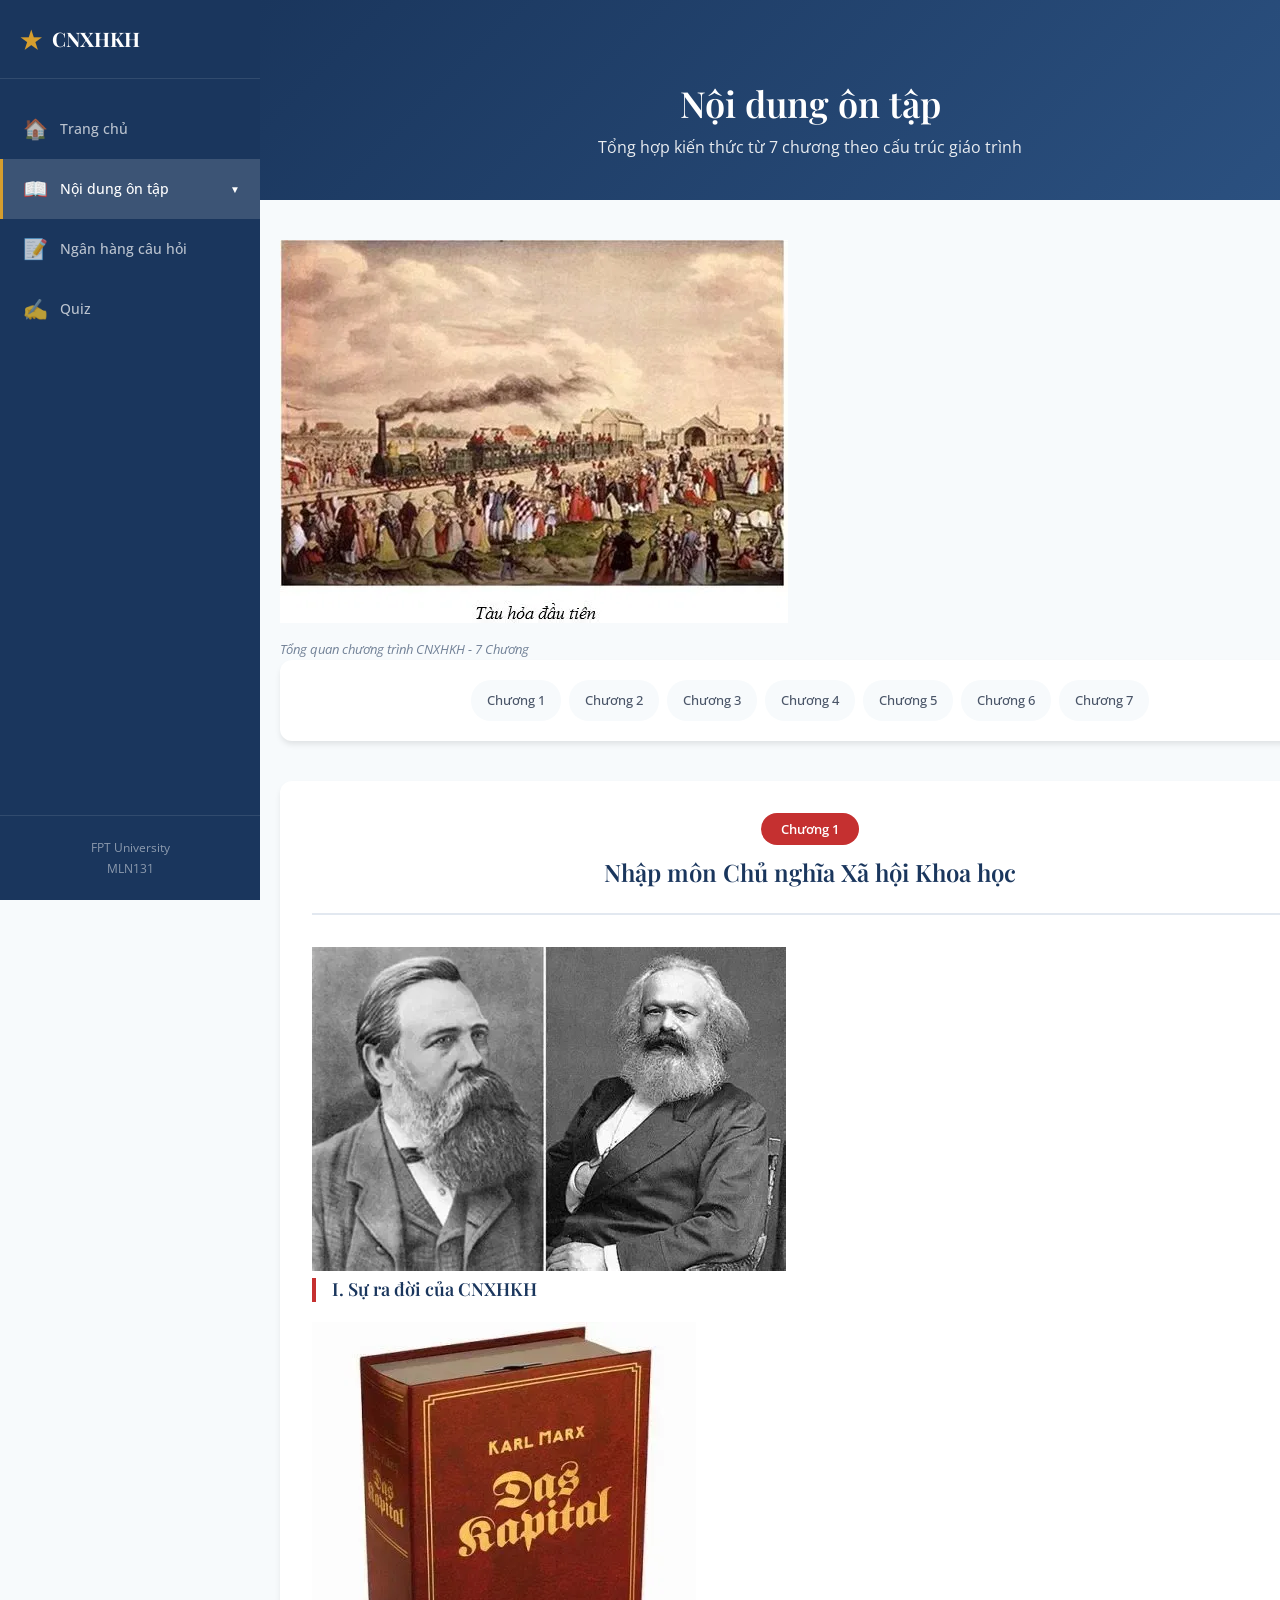
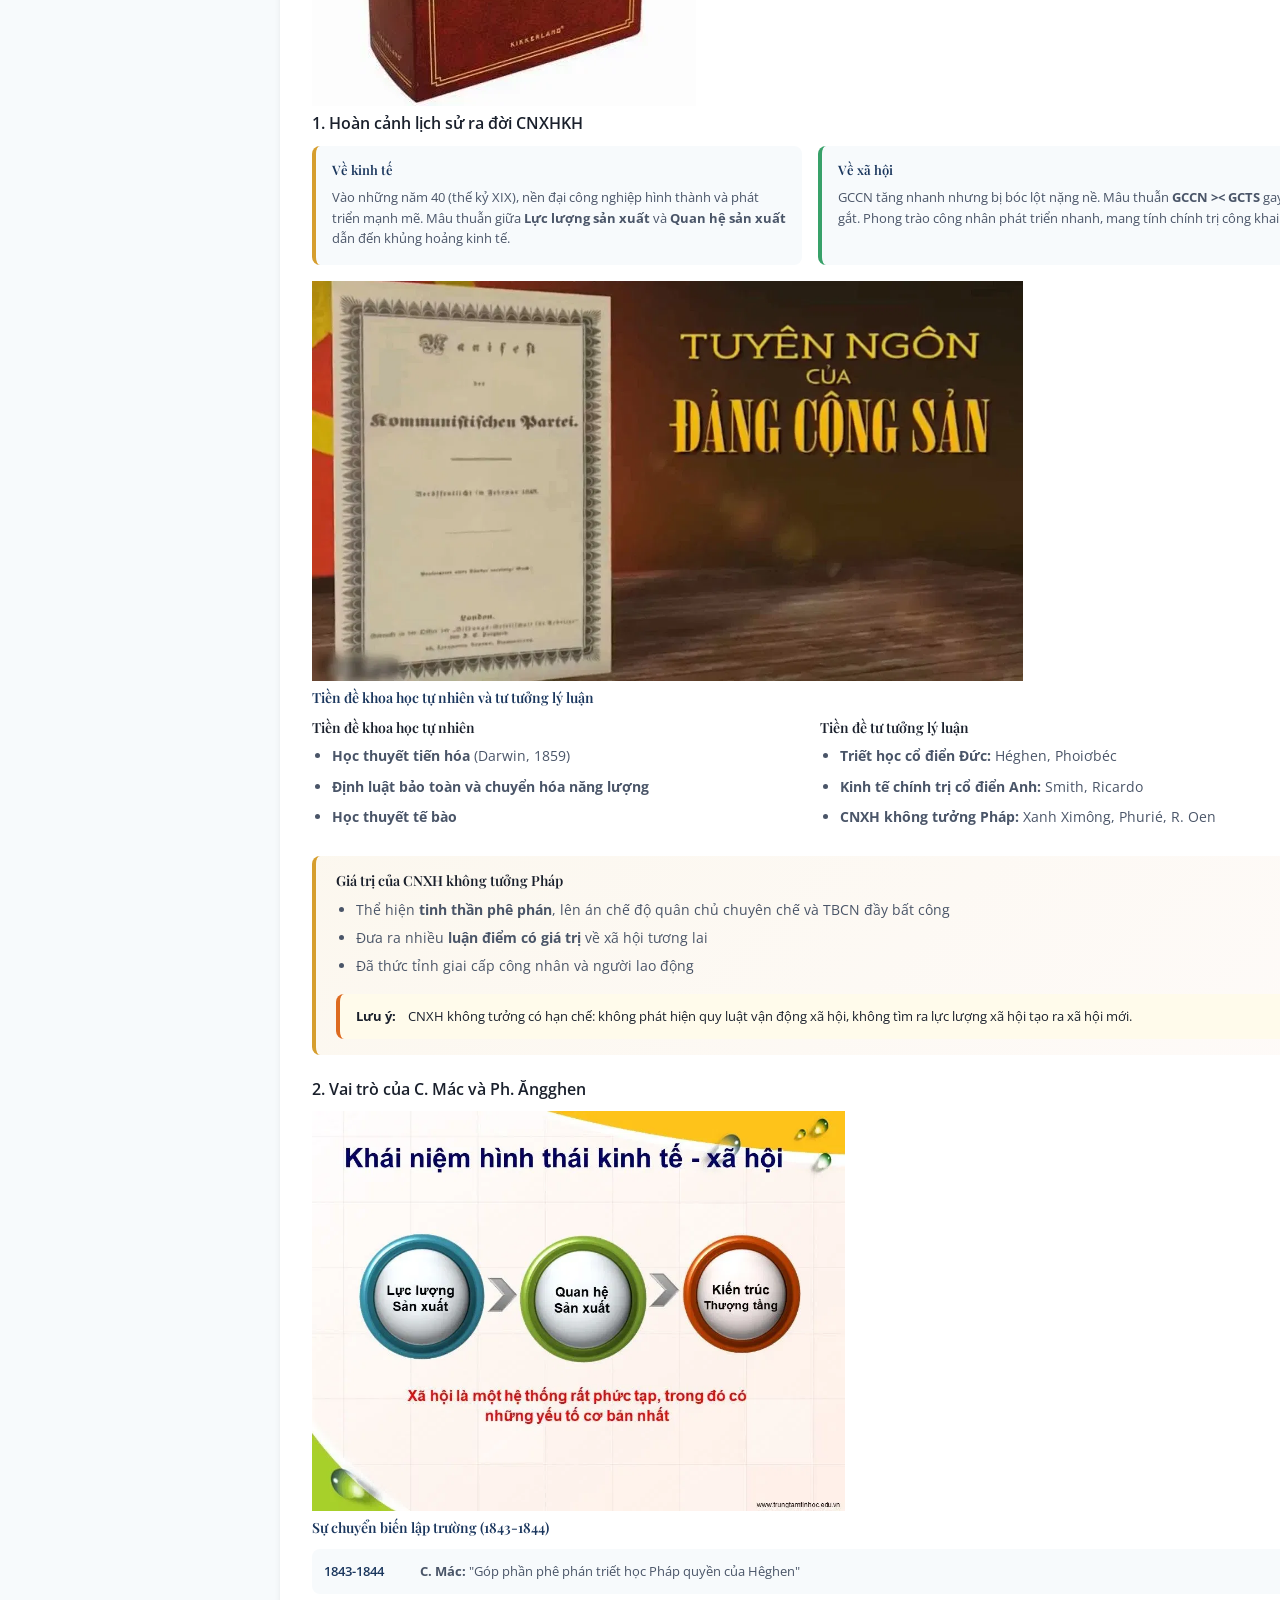
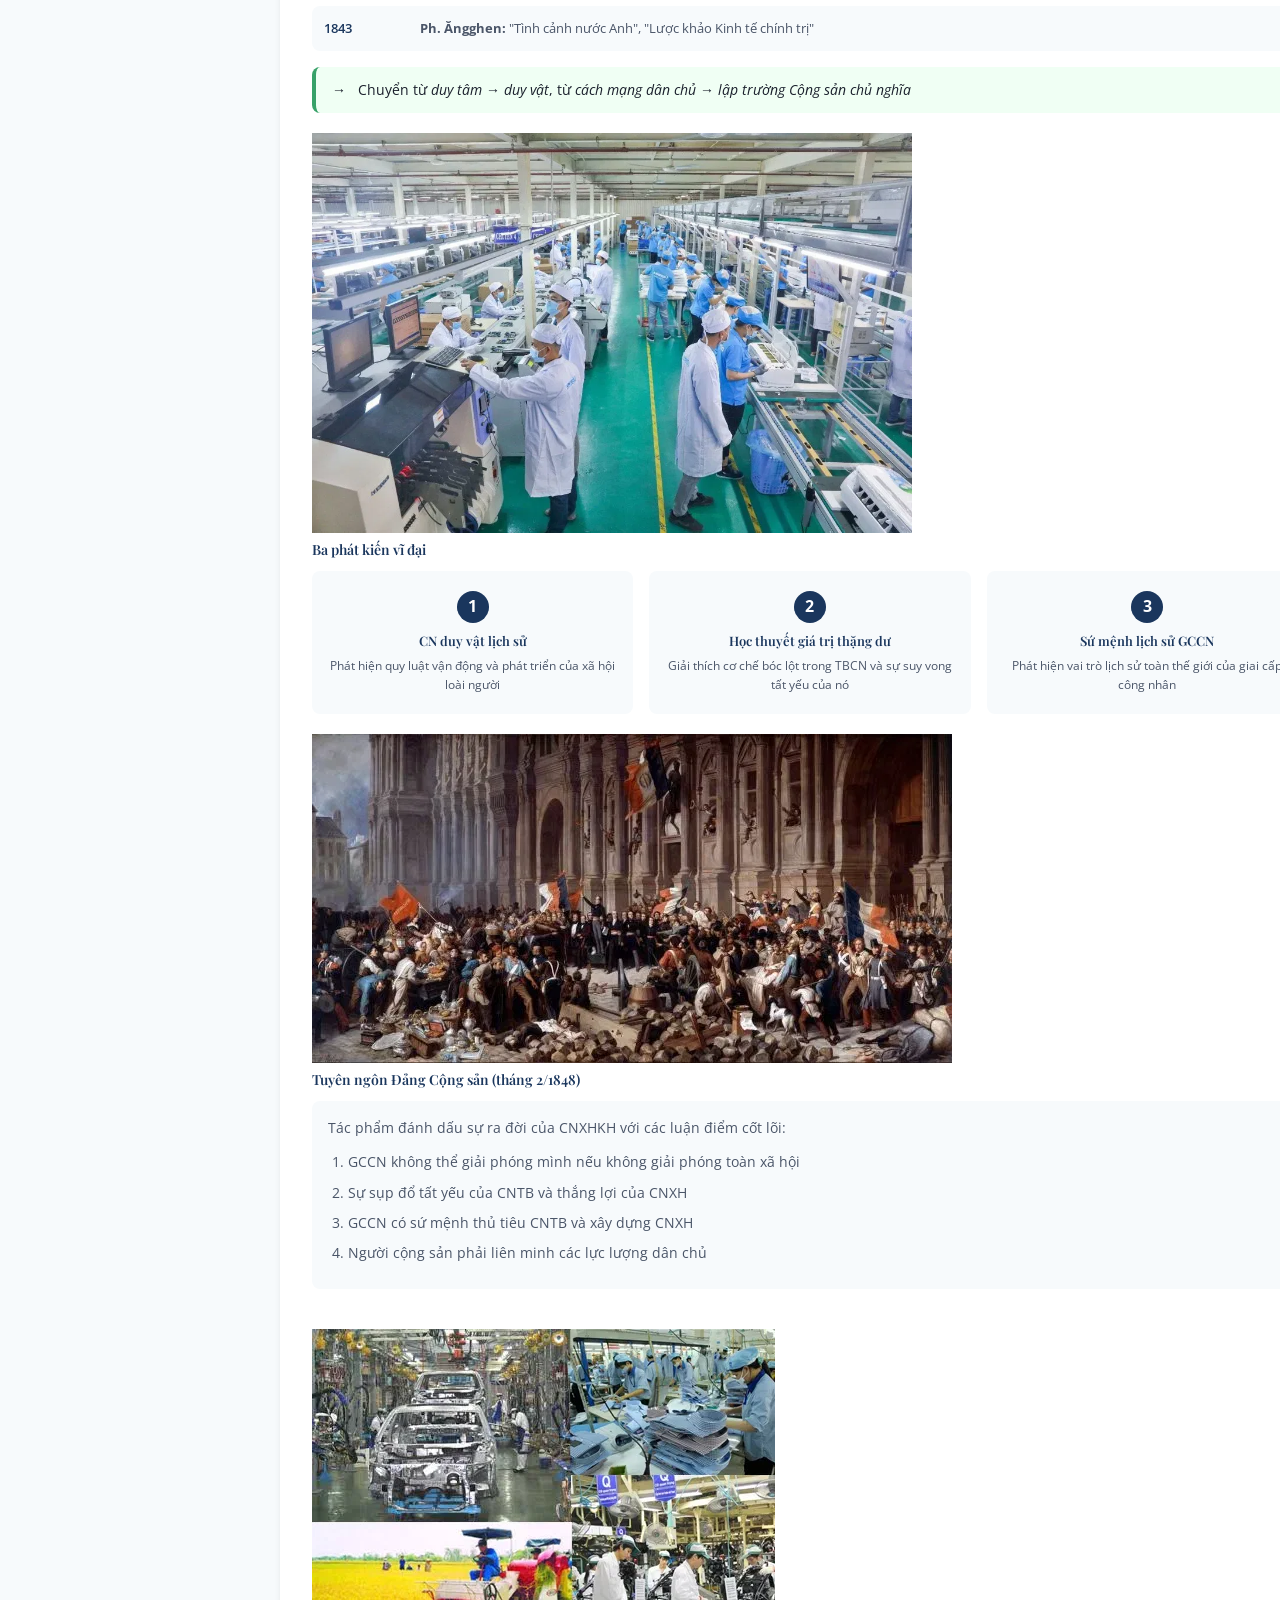
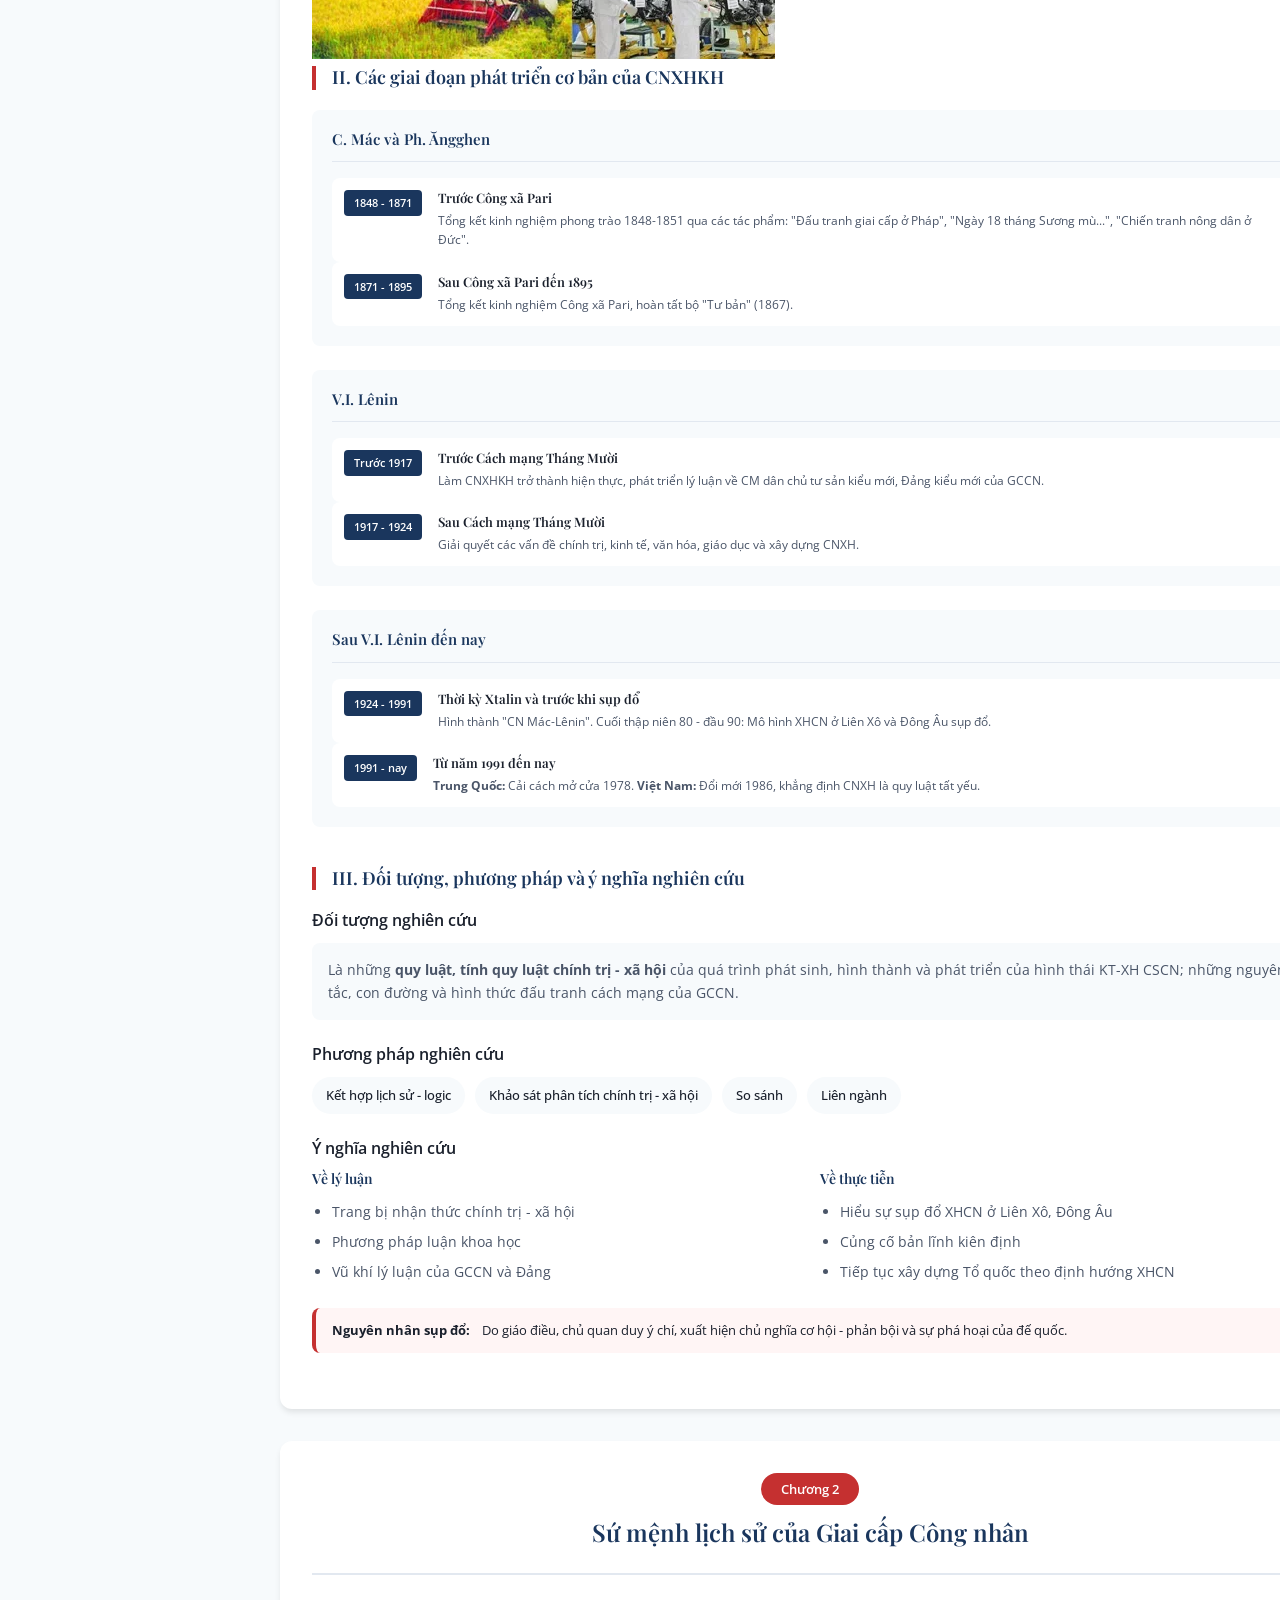
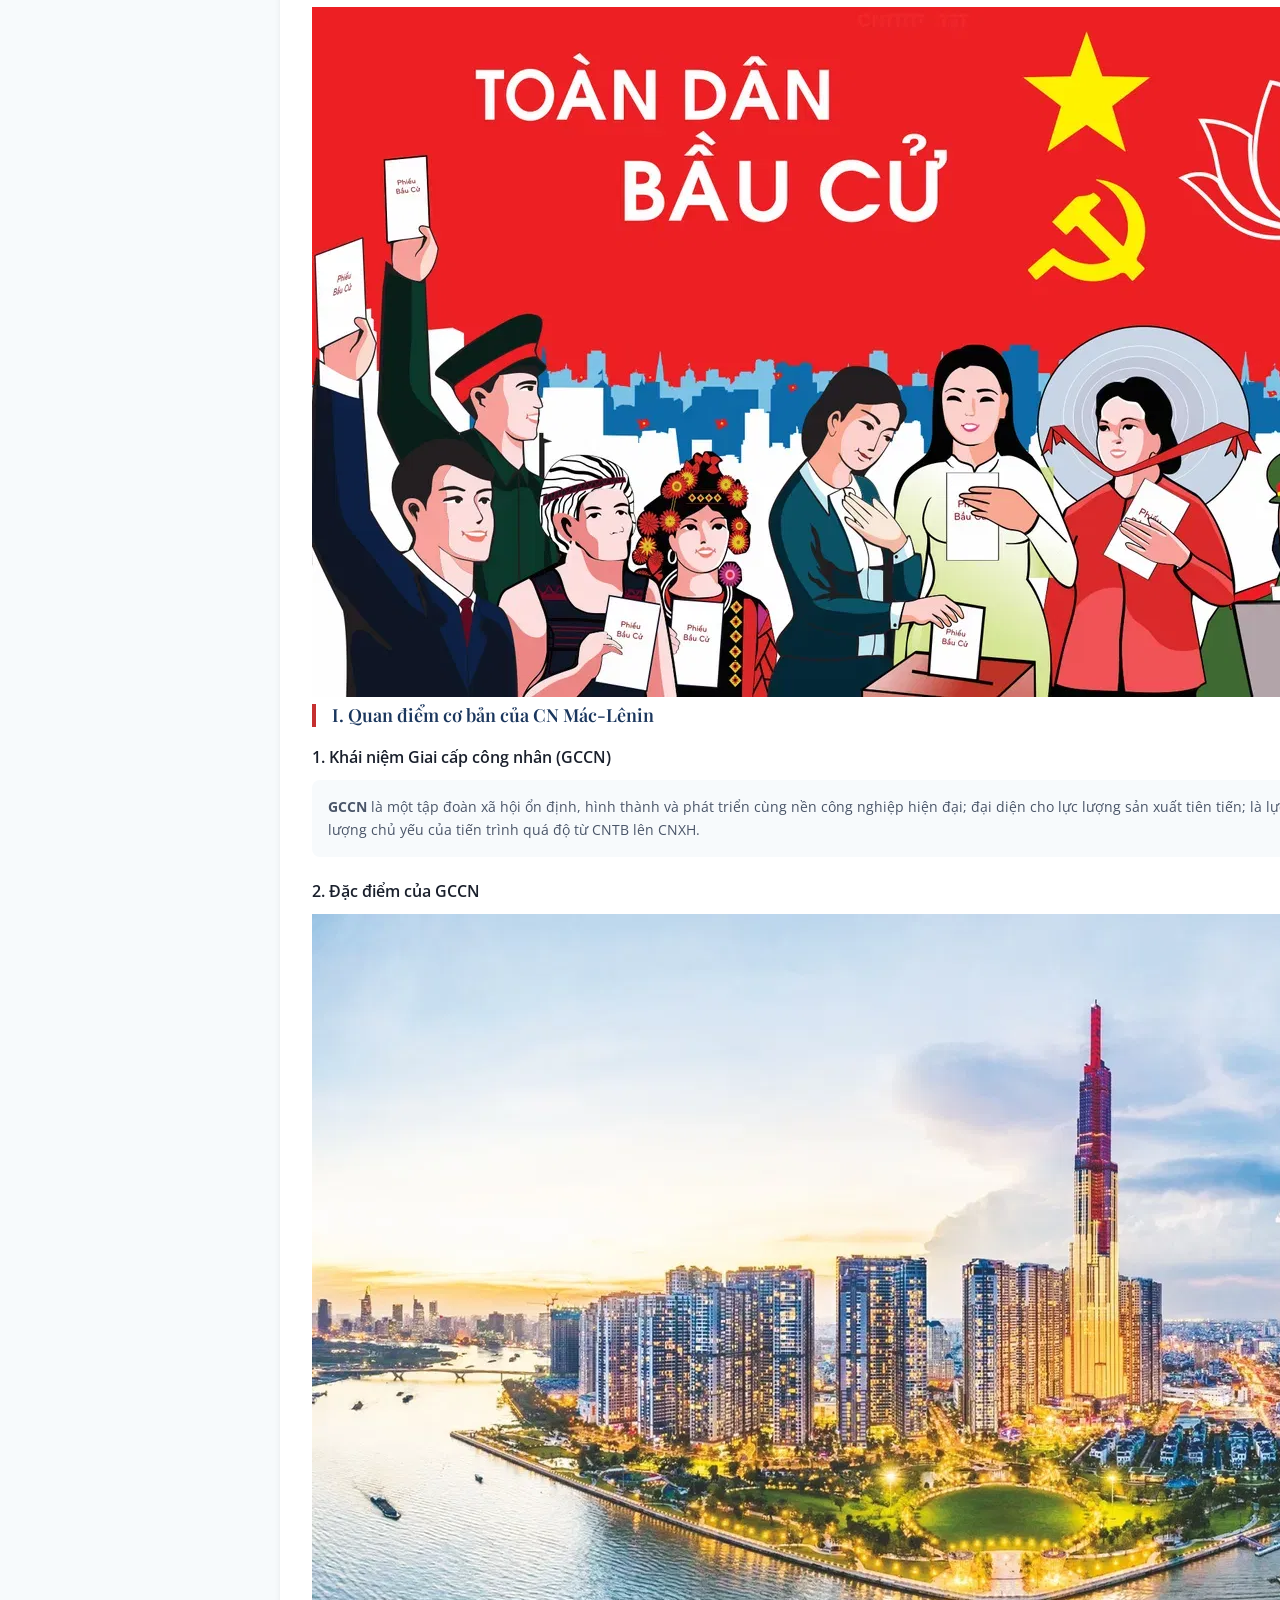
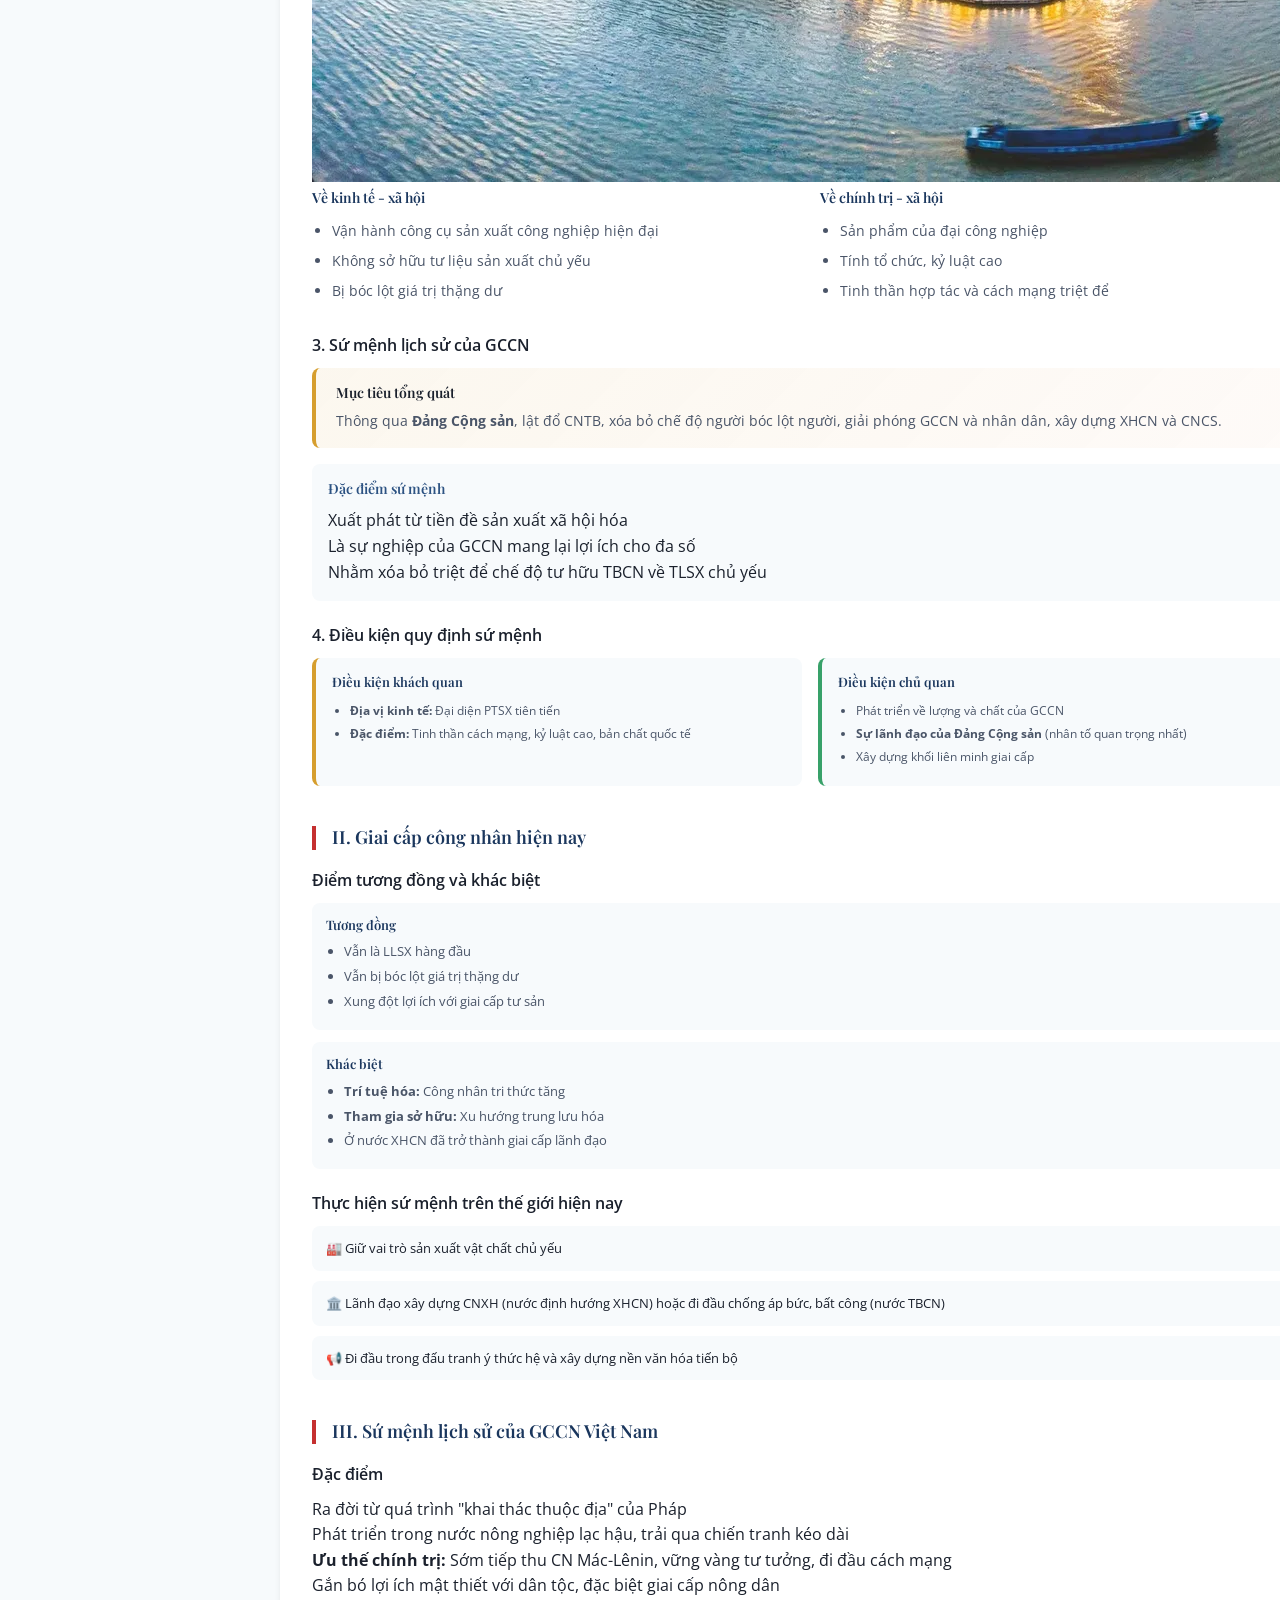
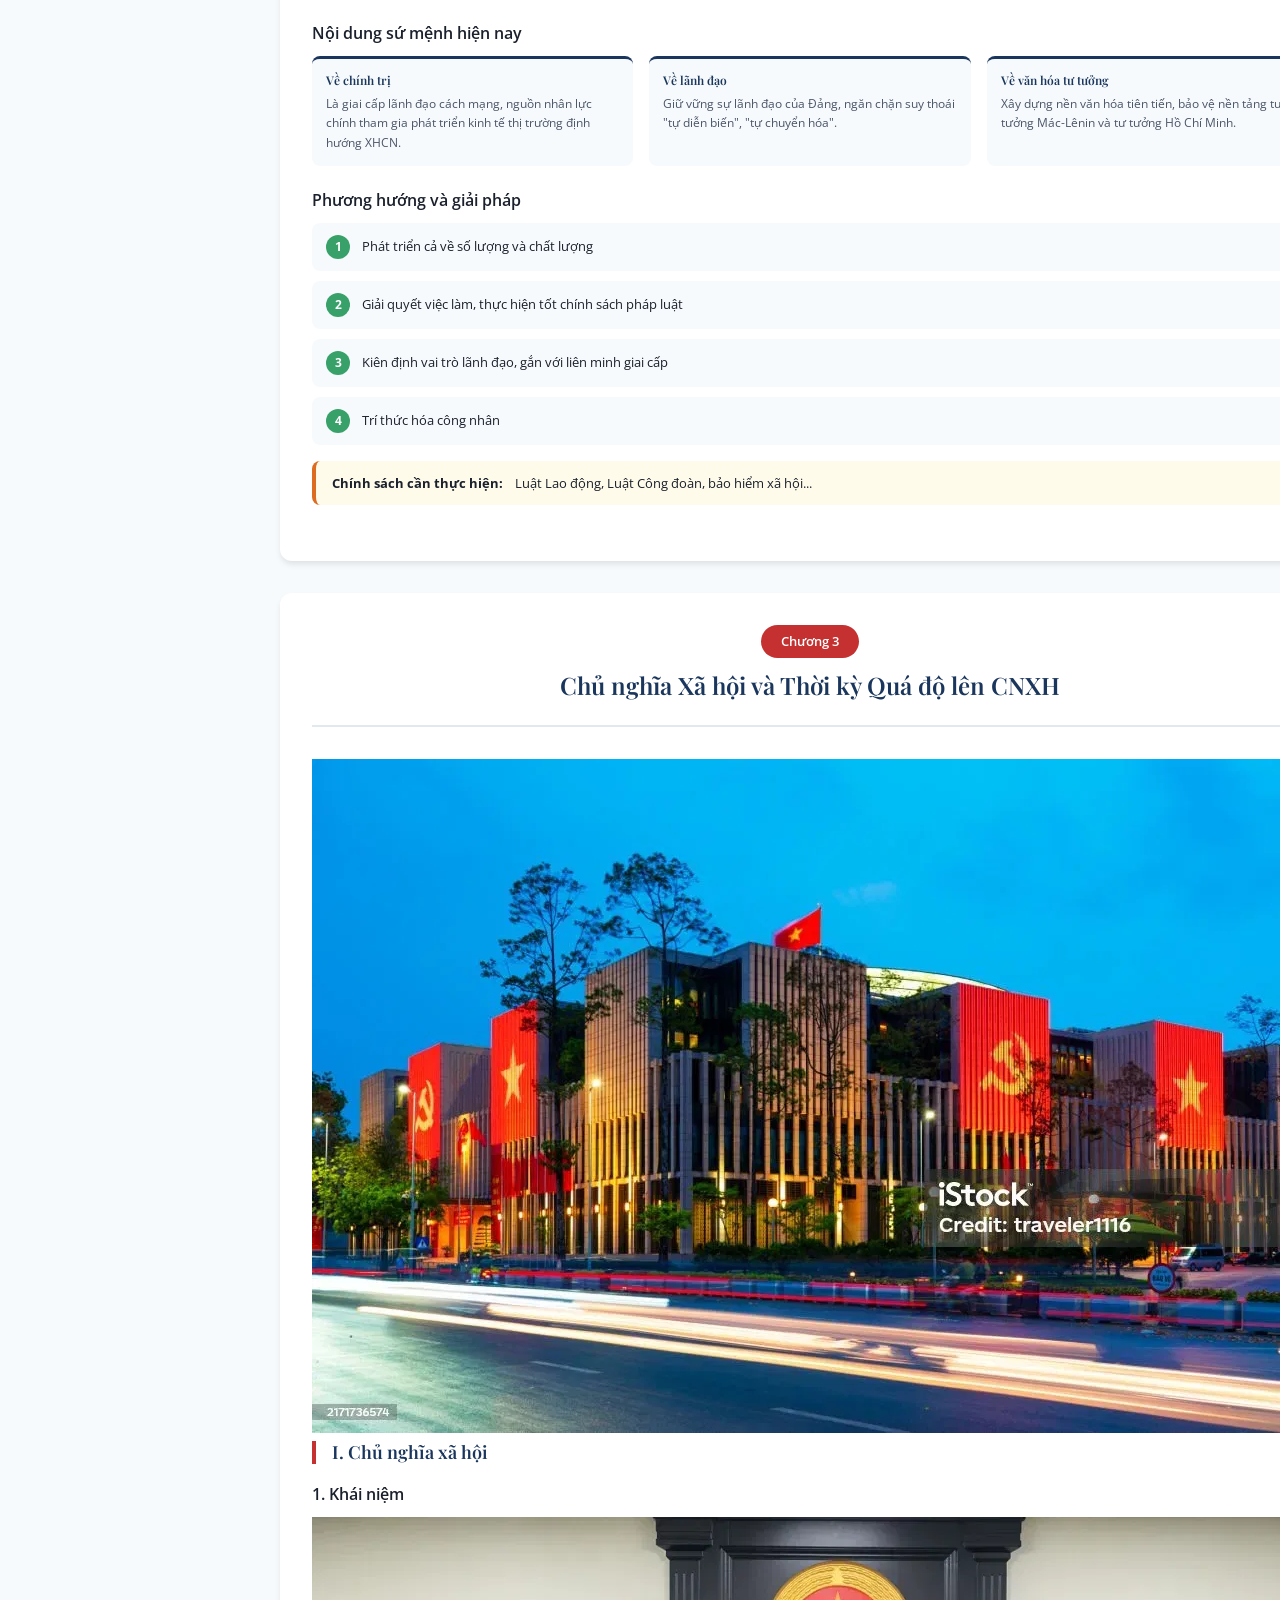
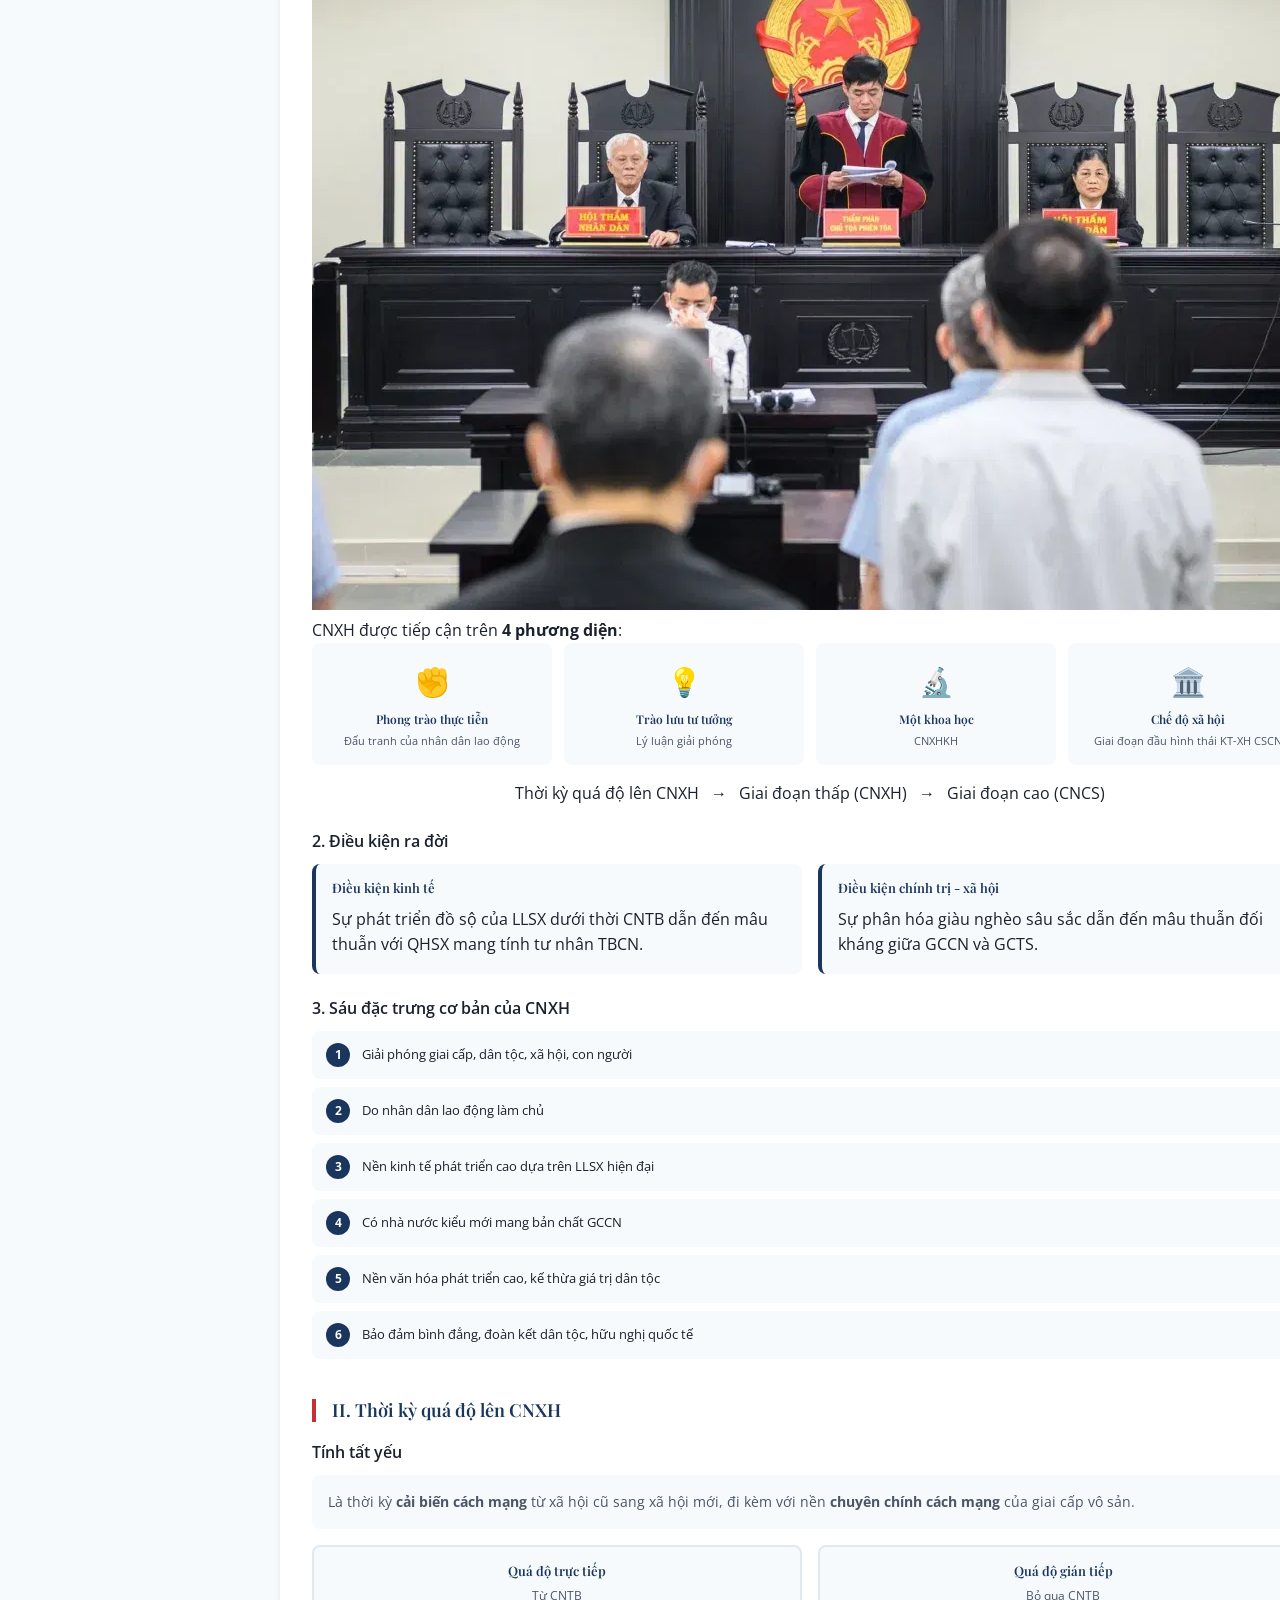
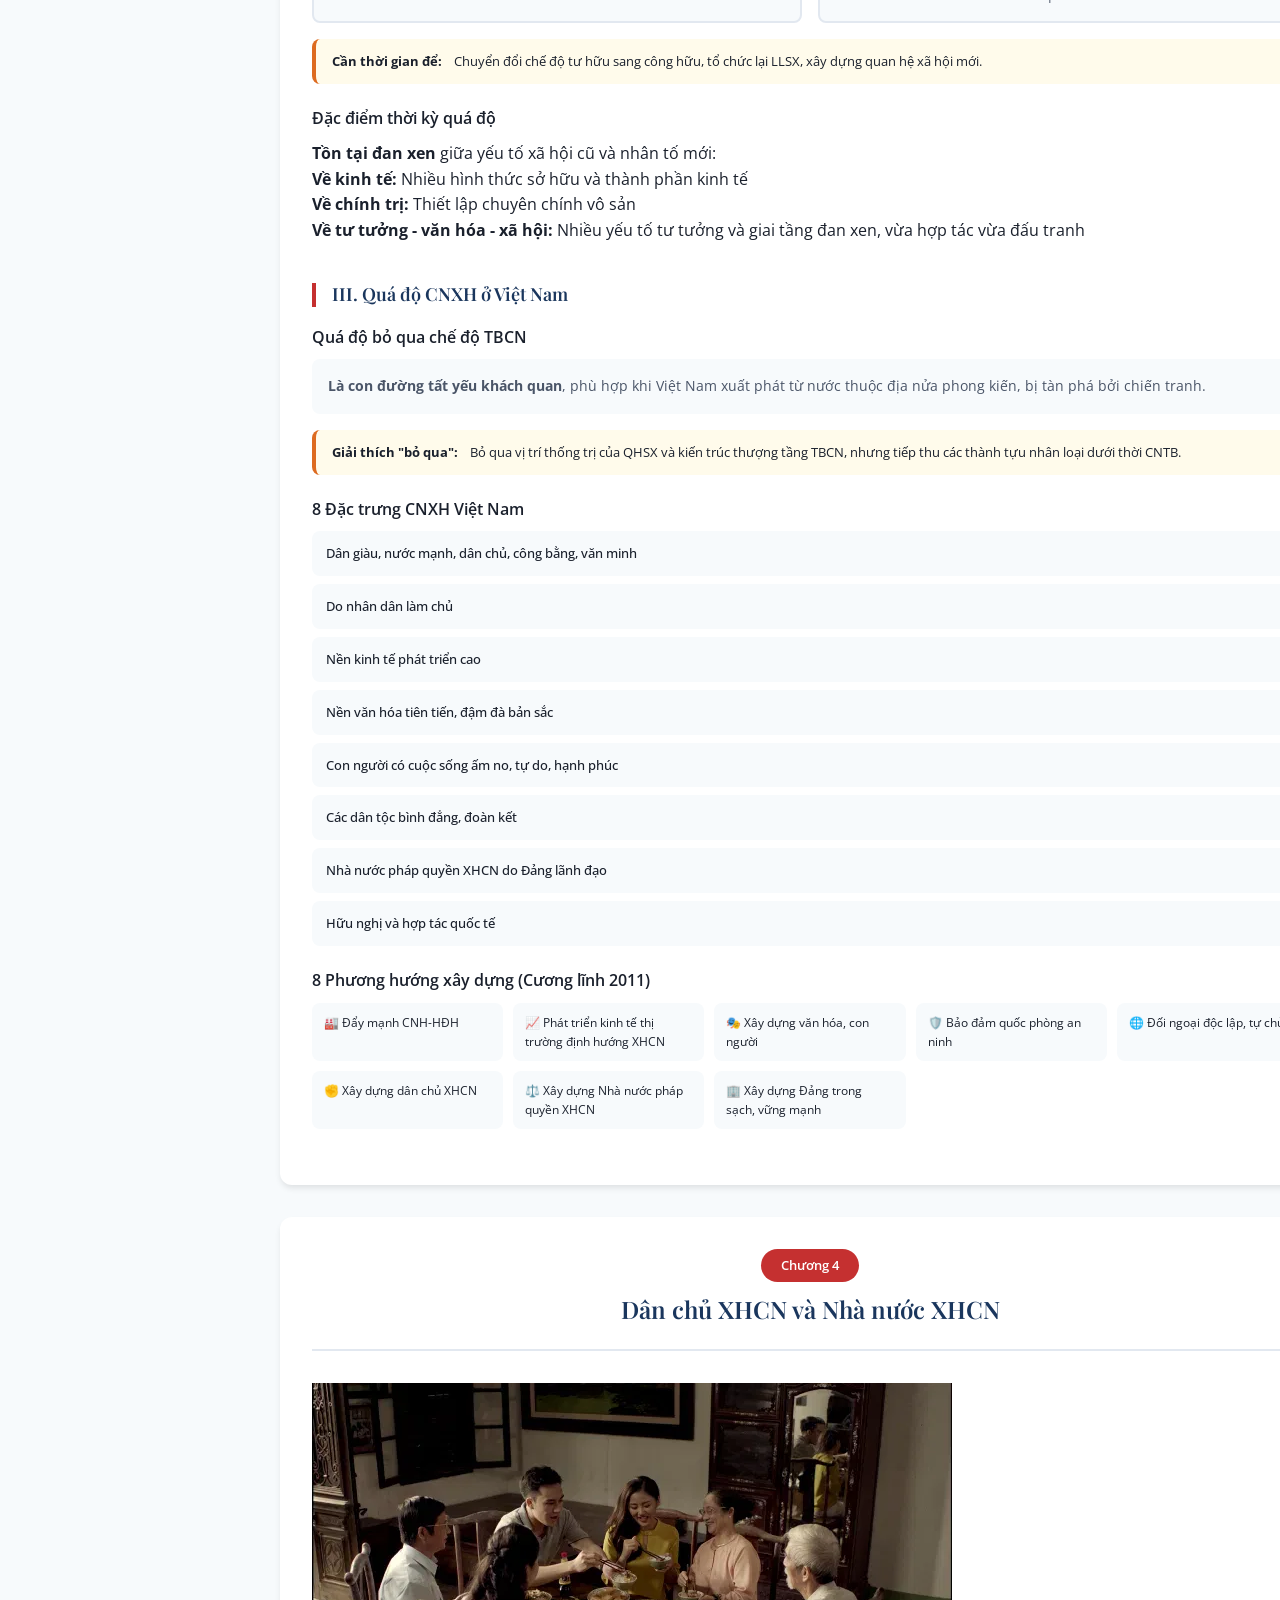
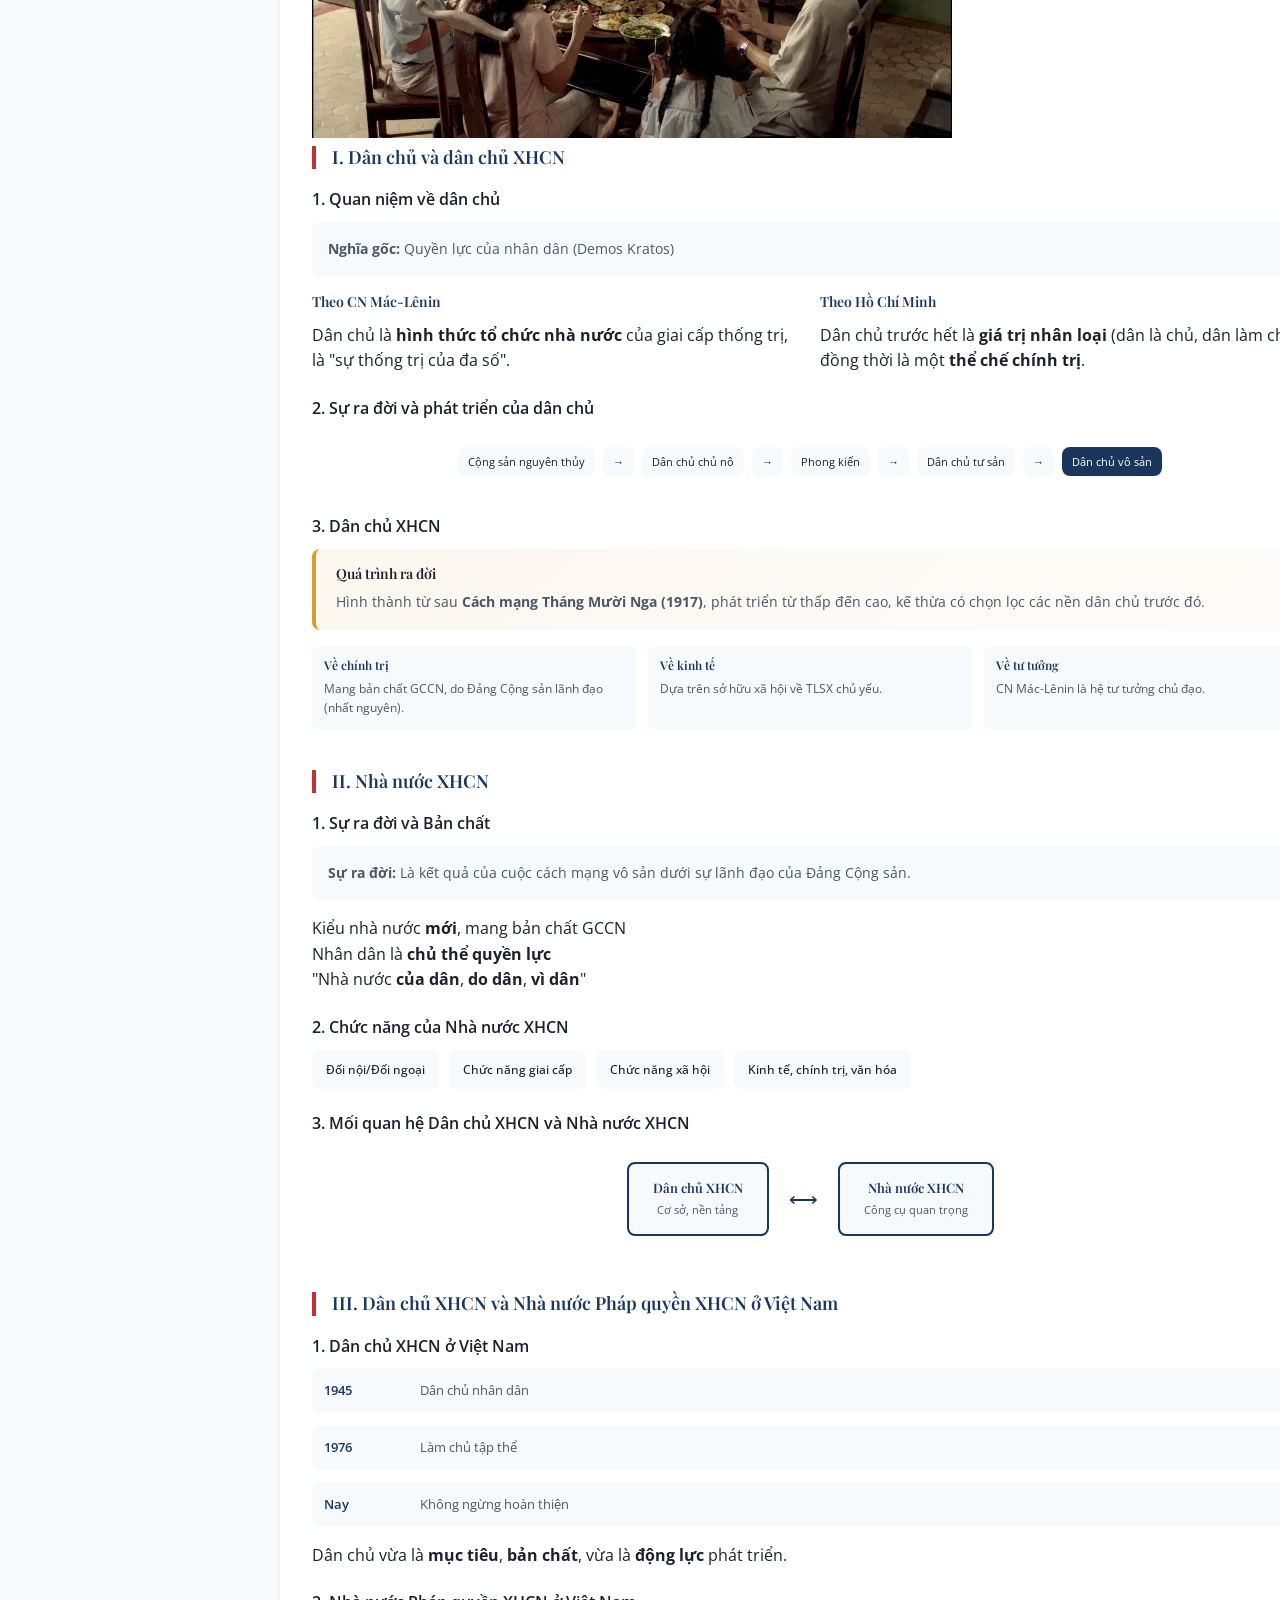
==== content.html @ 9a632f74 "first commit" ====
<!DOCTYPE html>
<html lang="vi">
<head>
    <meta charset="UTF-8">
    <meta name="viewport" content="width=device-width, initial-scale=1.0">
    <title>Nội dung ôn tập - CNXHKH</title>
    <link href="https://fonts.googleapis.com/css2?family=Playfair+Display:wght@400;600;700&family=Open+Sans:wght@400;500;600;700&display=swap" rel="stylesheet">
    <link rel="stylesheet" href="styles.css">
</head>
<body>
    <!-- Sidebar -->
    <aside class="sidebar" id="sidebar">
        <div class="sidebar-header">
            <div class="sidebar-brand">
                <span class="brand-icon">★</span>
                <span class="brand-text">CNXHKH</span>
            </div>
            <button class="sidebar-toggle" onclick="toggleSidebar()">
                <span></span>
                <span></span>
                <span></span>
            </button>
        </div>
        
        <nav class="sidebar-nav">
            <a href="index.html" class="nav-item">
                <span class="nav-icon">🏠</span>
                <span class="nav-text">Trang chủ</span>
            </a>
            <div class="nav-group">
                <a href="content.html" class="nav-item active has-submenu" onclick="toggleChapterMenu(event)">
                    <span class="nav-icon">📖</span>
                    <span class="nav-text">Nội dung ôn tập</span>
                    <span class="nav-arrow" id="chapterArrow">▼</span>
                </a>
                <div class="submenu" id="chapterSubmenu">
                    <a href="content.html#chapter1" class="submenu-item">Chương 1: Nhập môn</a>
                    <a href="content.html#chapter2" class="submenu-item">Chương 2: Sứ mệnh GCCN</a>
                    <a href="content.html#chapter3" class="submenu-item">Chương 3: CNXH và TKQĐ</a>
                    <a href="content.html#chapter4" class="submenu-item">Chương 4: Dân chủ XHCN</a>
                    <a href="content.html#chapter5" class="submenu-item">Chương 5: Cơ cấu XH-GC</a>
                    <a href="content.html#chapter6" class="submenu-item">Chương 6: Dân tộc, Tôn giáo</a>
                    <a href="content.html#chapter7" class="submenu-item">Chương 7: Gia đình</a>
                </div>
            </div>
            <a href="questions.html" class="nav-item">
                <span class="nav-icon">📝</span>
                <span class="nav-text">Ngân hàng câu hỏi</span>
            </a>
            <a href="quiz.html" class="nav-item">
                <span class="nav-icon">✍️</span>
                <span class="nav-text">Quiz</span>
            </a>
        </nav>
        
        <div class="sidebar-footer">
            <p>FPT University</p>
            <p>MLN131</p>
        </div>
    </aside>

    <!-- Main Content -->
    <main class="main-content">
        <!-- Mobile Header -->
        <header class="mobile-header">
            <button class="mobile-menu-toggle" onclick="toggleSidebar()">
                <span></span>
                <span></span>
                <span></span>
            </button>
            <span class="mobile-title">CNXHKH</span>
        </header>

        <!-- Mobile Overlay -->
        <div class="sidebar-overlay" id="sidebarOverlay" onclick="toggleSidebar()"></div>

        <!-- Page Header -->
        <header class="page-header">
            <div class="container">
                <h1>Nội dung ôn tập</h1>
                <p>Tổng hợp kiến thức từ 7 chương theo cấu trúc giáo trình</p>
            </div>
        </header>

        <!-- Content Container -->
        <div class="content-wrapper">
            <div class="container">

                <!-- Slide Overview -->
                <div class="slide-image">
                    <img src="image/preview.png" alt="Chương trình CNXHKH" loading="lazy">
                    <p class="image-caption">Tổng quan chương trình CNXHKH - 7 Chương</p>
                </div>

                <!-- Chapter Navigation -->
                <nav class="chapter-nav">
                    <a href="#chapter1" class="chapter-nav-item">Chương 1</a>
                    <a href="#chapter2" class="chapter-nav-item">Chương 2</a>
                    <a href="#chapter3" class="chapter-nav-item">Chương 3</a>
                    <a href="#chapter4" class="chapter-nav-item">Chương 4</a>
                    <a href="#chapter5" class="chapter-nav-item">Chương 5</a>
                    <a href="#chapter6" class="chapter-nav-item">Chương 6</a>
                    <a href="#chapter7" class="chapter-nav-item">Chương 7</a>
                </nav>

                <!-- Chapter 1 -->
                <article id="chapter1" class="chapter-section">
                    <div class="chapter-header">
                        <span class="chapter-badge">Chương 1</span>
                        <h2>Nhập môn Chủ nghĩa Xã hội Khoa học</h2>
                    </div>

                    <!-- Slide Chapter 1 -->
                    <div class="slide-image">
                        <img src="image/preview1.png" alt="Chương 1" loading="lazy">
                    </div>

                    <div class="part">
                        <h3>I. Sự ra đời của CNXHKH</h3>
                        
                        <!-- Slide Bài 1 -->
                        <div class="slide-image">
                            <img src="image/preview2.png" alt="Sự ra đời CNXHKH" loading="lazy">
                        </div>
                        
                        <div class="topic">
                            <h4>1. Hoàn cảnh lịch sử ra đời CNXHKH</h4>
                            
                            <div class="info-cards">
                                <div class="info-card economic">
                                    <h5>Về kinh tế</h5>
                                    <p>Vào những năm 40 (thế kỷ XIX), nền đại công nghiệp hình thành và phát triển mạnh mẽ. Mâu thuẫn giữa <strong>Lực lượng sản xuất</strong> và <strong>Quan hệ sản xuất</strong> dẫn đến khủng hoảng kinh tế.</p>
                                </div>
                                <div class="info-card social">
                                    <h5>Về xã hội</h5>
                                    <p>GCCN tăng nhanh nhưng bị bóc lột nặng nề. Mâu thuẫn <strong>GCCN >< GCTS</strong> gay gắt. Phong trào công nhân phát triển nhanh, mang tính chính trị công khai.</p>
                                </div>
                            </div>

                            <!-- Slide Tiền đề khoa học -->
                            <div class="slide-image">
                                <img src="image/preview4.png" alt="Tiền đề khoa học" loading="lazy">
                            </div>

                            <div class="sub-topic">
                                <h5>Tiền đề khoa học tự nhiên và tư tưởng lý luận</h5>
                                <div class="two-columns">
                                    <div class="col">
                                        <h6>Tiền đề khoa học tự nhiên</h6>
                                        <ul>
                                            <li><strong>Học thuyết tiến hóa</strong> (Darwin, 1859)</li>
                                            <li><strong>Định luật bảo toàn và chuyển hóa năng lượng</strong></li>
                                            <li><strong>Học thuyết tế bào</strong></li>
                                        </ul>
                                    </div>
                                    <div class="col">
                                        <h6>Tiền đề tư tưởng lý luận</h6>
                                        <ul>
                                            <li><strong>Triết học cổ điển Đức:</strong> Héghen, Phoiơbéc</li>
                                            <li><strong>Kinh tế chính trị cổ điển Anh:</strong> Smith, Ricardo</li>
                                            <li><strong>CNXH không tưởng Pháp:</strong> Xanh Ximông, Phurié, R. Oen</li>
                                        </ul>
                                    </div>
                                </div>
                            </div>

                            <div class="highlight-box">
                                <h5>Giá trị của CNXH không tưởng Pháp</h5>
                                <ul>
                                    <li>Thể hiện <strong>tinh thần phê phán</strong>, lên án chế độ quân chủ chuyên chế và TBCN đầy bất công</li>
                                    <li>Đưa ra nhiều <strong>luận điểm có giá trị</strong> về xã hội tương lai</li>
                                    <li>Đã thức tỉnh giai cấp công nhân và người lao động</li>
                                </ul>
                                <div class="note">
                                    <strong>Lưu ý:</strong> CNXH không tưởng có hạn chế: không phát hiện quy luật vận động xã hội, không tìm ra lực lượng xã hội tạo ra xã hội mới.
                                </div>
                            </div>
                        </div>

                        <div class="topic">
                            <h4>2. Vai trò của C. Mác và Ph. Ăngghen</h4>
                            
                            <!-- Slide Vai trò Mác và Ăngghen -->
                            <div class="slide-image">
                                <img src="image/preview9.png" alt="Vai trò C. Mác và Ph. Ăngghen" loading="lazy">
                            </div>
                            
                            <div class="sub-topic">
                                <h5>Sự chuyển biến lập trường (1843-1844)</h5>
                                <div class="timeline">
                                    <div class="timeline-item">
                                        <span class="time">1843-1844</span>
                                        <p><strong>C. Mác:</strong> "Góp phần phê phán triết học Pháp quyền của Hêghen"</p>
                                    </div>
                                    <div class="timeline-item">
                                        <span class="time">1843</span>
                                        <p><strong>Ph. Ăngghen:</strong> "Tình cảnh nước Anh", "Lược khảo Kinh tế chính trị"</p>
                                    </div>
                                </div>
                                <div class="result-box">
                                    <span>→</span>
                                    <p>Chuyển từ <em>duy tâm</em> → <em>duy vật</em>, từ <em>cách mạng dân chủ</em> → <em>lập trường Cộng sản chủ nghĩa</em></p>
                                </div>
                            </div>

                            <!-- Slide Ba phát kiến vĩ đại -->
                            <div class="slide-image">
                                <img src="image/preview5.png" alt="Ba phát kiến vĩ đại" loading="lazy">
                            </div>

                            <div class="sub-topic">
                                <h5>Ba phát kiến vĩ đại</h5>
                                <div class="discoveries">
                                    <div class="discovery">
                                        <span class="num">1</span>
                                        <h6>CN duy vật lịch sử</h6>
                                        <p>Phát hiện quy luật vận động và phát triển của xã hội loài người</p>
                                    </div>
                                    <div class="discovery">
                                        <span class="num">2</span>
                                        <h6>Học thuyết giá trị thặng dư</h6>
                                        <p>Giải thích cơ chế bóc lột trong TBCN và sự suy vong tất yếu của nó</p>
                                    </div>
                                    <div class="discovery">
                                        <span class="num">3</span>
                                        <h6>Sứ mệnh lịch sử GCCN</h6>
                                        <p>Phát hiện vai trò lịch sử toàn thế giới của giai cấp công nhân</p>
                                    </div>
                                </div>
                            </div>

                            <!-- Slide Tuyên ngôn Đảng Cộng sản -->
                            <div class="slide-image">
                                <img src="image/preview6.png" alt="Tuyên ngôn Đảng Cộng sản 1848" loading="lazy">
                            </div>

                            <div class="sub-topic">
                                <h5>Tuyên ngôn Đảng Cộng sản (tháng 2/1848)</h5>
                                <div class="manifesto">
                                    <p>Tác phẩm đánh dấu sự ra đời của CNXHKH với các luận điểm cốt lõi:</p>
                                    <ol>
                                        <li>GCCN không thể giải phóng mình nếu không giải phóng toàn xã hội</li>
                                        <li>Sự sụp đổ tất yếu của CNTB và thắng lợi của CNXH</li>
                                        <li>GCCN có sứ mệnh thủ tiêu CNTB và xây dựng CNXH</li>
                                        <li>Người cộng sản phải liên minh các lực lượng dân chủ</li>
                                    </ol>
                                </div>
                            </div>
                        </div>
                    </div>

                    <!-- Slide Quá trình phát triển -->
                    <div class="slide-image">
                        <img src="image/preview10.png" alt="Quá trình phát triển CNXHKH" loading="lazy">
                    </div>

                    <div class="part">
                        <h3>II. Các giai đoạn phát triển cơ bản của CNXHKH</h3>

                        <div class="timeline-full">
                            <div class="timeline-block">
                                <h4>C. Mác và Ph. Ăngghen</h4>
                                <div class="timeline-item">
                                    <span class="period">1848 - 1871</span>
                                    <div>
                                        <h6>Trước Công xã Pari</h6>
                                        <p>Tổng kết kinh nghiệm phong trào 1848-1851 qua các tác phẩm: "Đấu tranh giai cấp ở Pháp", "Ngày 18 tháng Sương mù...", "Chiến tranh nông dân ở Đức".</p>
                                    </div>
                                </div>
                                <div class="timeline-item">
                                    <span class="period">1871 - 1895</span>
                                    <div>
                                        <h6>Sau Công xã Pari đến 1895</h6>
                                        <p>Tổng kết kinh nghiệm Công xã Pari, hoàn tất bộ "Tư bản" (1867).</p>
                                    </div>
                                </div>
                            </div>

                            <div class="timeline-block">
                                <h4>V.I. Lênin</h4>
                                <div class="timeline-item">
                                    <span class="period">Trước 1917</span>
                                    <div>
                                        <h6>Trước Cách mạng Tháng Mười</h6>
                                        <p>Làm CNXHKH trở thành hiện thực, phát triển lý luận về CM dân chủ tư sản kiểu mới, Đảng kiểu mới của GCCN.</p>
                                    </div>
                                </div>
                                <div class="timeline-item">
                                    <span class="period">1917 - 1924</span>
                                    <div>
                                        <h6>Sau Cách mạng Tháng Mười</h6>
                                        <p>Giải quyết các vấn đề chính trị, kinh tế, văn hóa, giáo dục và xây dựng CNXH.</p>
                                    </div>
                                </div>
                            </div>

                            <div class="timeline-block">
                                <h4>Sau V.I. Lênin đến nay</h4>
                                <div class="timeline-item">
                                    <span class="period">1924 - 1991</span>
                                    <div>
                                        <h6>Thời kỳ Xtalin và trước khi sụp đổ</h6>
                                        <p>Hình thành "CN Mác-Lênin". Cuối thập niên 80 - đầu 90: Mô hình XHCN ở Liên Xô và Đông Âu sụp đổ.</p>
                                    </div>
                                </div>
                                <div class="timeline-item">
                                    <span class="period">1991 - nay</span>
                                    <div>
                                        <h6>Từ năm 1991 đến nay</h6>
                                        <p><strong>Trung Quốc:</strong> Cải cách mở cửa 1978. <strong>Việt Nam:</strong> Đổi mới 1986, khẳng định CNXH là quy luật tất yếu.</p>
                                    </div>
                                </div>
                            </div>
                        </div>
                    </div>

                    <div class="part">
                        <h3>III. Đối tượng, phương pháp và ý nghĩa nghiên cứu</h3>

                        <div class="topic">
                            <h4>Đối tượng nghiên cứu</h4>
                            <div class="definition">
                                <p>Là những <strong>quy luật, tính quy luật chính trị - xã hội</strong> của quá trình phát sinh, hình thành và phát triển của hình thái KT-XH CSCN; những nguyên tắc, con đường và hình thức đấu tranh cách mạng của GCCN.</p>
                            </div>
                        </div>

                        <div class="topic">
                            <h4>Phương pháp nghiên cứu</h4>
                            <div class="methods">
                                <span>Kết hợp lịch sử - logic</span>
                                <span>Khảo sát phân tích chính trị - xã hội</span>
                                <span>So sánh</span>
                                <span>Liên ngành</span>
                            </div>
                        </div>

                        <div class="topic">
                            <h4>Ý nghĩa nghiên cứu</h4>
                            <div class="two-columns">
                                <div class="col">
                                    <h5>Về lý luận</h5>
                                    <ul>
                                        <li>Trang bị nhận thức chính trị - xã hội</li>
                                        <li>Phương pháp luận khoa học</li>
                                        <li>Vũ khí lý luận của GCCN và Đảng</li>
                                    </ul>
                                </div>
                                <div class="col">
                                    <h5>Về thực tiễn</h5>
                                    <ul>
                                        <li>Hiểu sự sụp đổ XHCN ở Liên Xô, Đông Âu</li>
                                        <li>Củng cố bản lĩnh kiên định</li>
                                        <li>Tiếp tục xây dựng Tổ quốc theo định hướng XHCN</li>
                                    </ul>
                                </div>
                            </div>
                            <div class="warning-box">
                                <strong>Nguyên nhân sụp đổ:</strong> Do giáo điều, chủ quan duy ý chí, xuất hiện chủ nghĩa cơ hội - phản bội và sự phá hoại của đế quốc.
                            </div>
                        </div>
                    </div>
                </article>

                <!-- Chapter 2 -->
                <article id="chapter2" class="chapter-section">
                    <div class="chapter-header">
                        <span class="chapter-badge">Chương 2</span>
                        <h2>Sứ mệnh lịch sử của Giai cấp Công nhân</h2>
                    </div>

                    <!-- Slide Chương 2 -->
                    <div class="slide-image">
                        <img src="image/p12.png" alt="Chương 2 - Sứ mệnh GCCN" loading="lazy">
                    </div>

                    <div class="part">
                        <h3>I. Quan điểm cơ bản của CN Mác-Lênin</h3>

                        <div class="topic">
                            <h4>1. Khái niệm Giai cấp công nhân (GCCN)</h4>
                            <div class="definition">
                                <p><strong>GCCN</strong> là một tập đoàn xã hội ổn định, hình thành và phát triển cùng nền công nghiệp hiện đại; đại diện cho lực lượng sản xuất tiên tiến; là lực lượng chủ yếu của tiến trình quá độ từ CNTB lên CNXH.</p>
                            </div>
                        </div>

                        <div class="topic">
                            <h4>2. Đặc điểm của GCCN</h4>

                            <!-- Slide Đặc điểm GCCN -->
                            <div class="slide-image">
                                <img src="image/p11.png" alt="Đặc điểm GCCN" loading="lazy">
                            </div>

                            <div class="two-columns">
                                <div class="col">
                                    <h5>Về kinh tế - xã hội</h5>
                                    <ul>
                                        <li>Vận hành công cụ sản xuất công nghiệp hiện đại</li>
                                        <li>Không sở hữu tư liệu sản xuất chủ yếu</li>
                                        <li>Bị bóc lột giá trị thặng dư</li>
                                    </ul>
                                </div>
                                <div class="col">
                                    <h5>Về chính trị - xã hội</h5>
                                    <ul>
                                        <li>Sản phẩm của đại công nghiệp</li>
                                        <li>Tính tổ chức, kỷ luật cao</li>
                                        <li>Tinh thần hợp tác và cách mạng triệt để</li>
                                    </ul>
                                </div>
                            </div>
                        </div>

                        <div class="topic">
                            <h4>3. Sứ mệnh lịch sử của GCCN</h4>
                            <div class="highlight-box">
                                <h5>Mục tiêu tổng quát</h5>
                                <p>Thông qua <strong>Đảng Cộng sản</strong>, lật đổ CNTB, xóa bỏ chế độ người bóc lột người, giải phóng GCCN và nhân dân, xây dựng XHCN và CNCS.</p>
                            </div>
                            <div class="definition">
                                <h5>Đặc điểm sứ mệnh</h5>
                                <ul>
                                    <li>Xuất phát từ tiền đề sản xuất xã hội hóa</li>
                                    <li>Là sự nghiệp của GCCN mang lại lợi ích cho đa số</li>
                                    <li>Nhằm xóa bỏ triệt để chế độ tư hữu TBCN về TLSX chủ yếu</li>
                                </ul>
                            </div>
                        </div>

                        <div class="topic">
                            <h4>4. Điều kiện quy định sứ mệnh</h4>
                            <div class="condition-cards">
                                <div class="condition objective">
                                    <h5>Điều kiện khách quan</h5>
                                    <ul>
                                        <li><strong>Địa vị kinh tế:</strong> Đại diện PTSX tiên tiến</li>
                                        <li><strong>Đặc điểm:</strong> Tinh thần cách mạng, kỷ luật cao, bản chất quốc tế</li>
                                    </ul>
                                </div>
                                <div class="condition subjective">
                                    <h5>Điều kiện chủ quan</h5>
                                    <ul>
                                        <li>Phát triển về lượng và chất của GCCN</li>
                                        <li><strong>Sự lãnh đạo của Đảng Cộng sản</strong> (nhân tố quan trọng nhất)</li>
                                        <li>Xây dựng khối liên minh giai cấp</li>
                                    </ul>
                                </div>
                            </div>
                        </div>
                    </div>

                    <div class="part">
                        <h3>II. Giai cấp công nhân hiện nay</h3>

                        <div class="topic">
                            <h4>Điểm tương đồng và khác biệt</h4>
                            <div class="comparison">
                                <div class="compare-row">
                                    <h5>Tương đồng</h5>
                                    <ul>
                                        <li>Vẫn là LLSX hàng đầu</li>
                                        <li>Vẫn bị bóc lột giá trị thặng dư</li>
                                        <li>Xung đột lợi ích với giai cấp tư sản</li>
                                    </ul>
                                </div>
                                <div class="compare-row">
                                    <h5>Khác biệt</h5>
                                    <ul>
                                        <li><strong>Trí tuệ hóa:</strong> Công nhân tri thức tăng</li>
                                        <li><strong>Tham gia sở hữu:</strong> Xu hướng trung lưu hóa</li>
                                        <li>Ở nước XHCN đã trở thành giai cấp lãnh đạo</li>
                                    </ul>
                                </div>
                            </div>
                        </div>

                        <div class="topic">
                            <h4>Thực hiện sứ mệnh trên thế giới hiện nay</h4>
                            <div class="mission-list">
                                <p>🏭 Giữ vai trò sản xuất vật chất chủ yếu</p>
                                <p>🏛️ Lãnh đạo xây dựng CNXH (nước định hướng XHCN) hoặc đi đầu chống áp bức, bất công (nước TBCN)</p>
                                <p>📢 Đi đầu trong đấu tranh ý thức hệ và xây dựng nền văn hóa tiến bộ</p>
                            </div>
                        </div>
                    </div>

                    <div class="part">
                        <h3>III. Sứ mệnh lịch sử của GCCN Việt Nam</h3>

                        <div class="topic">
                            <h4>Đặc điểm</h4>
                            <ul>
                                <li>Ra đời từ quá trình "khai thác thuộc địa" của Pháp</li>
                                <li>Phát triển trong nước nông nghiệp lạc hậu, trải qua chiến tranh kéo dài</li>
                                <li><strong>Ưu thế chính trị:</strong> Sớm tiếp thu CN Mác-Lênin, vững vàng tư tưởng, đi đầu cách mạng</li>
                                <li>Gắn bó lợi ích mật thiết với dân tộc, đặc biệt giai cấp nông dân</li>
                            </ul>
                        </div>

                        <div class="topic">
                            <h4>Nội dung sứ mệnh hiện nay</h4>
                            <div class="mission-cards">
                                <div class="mission">
                                    <h5>Về chính trị</h5>
                                    <p>Là giai cấp lãnh đạo cách mạng, nguồn nhân lực chính tham gia phát triển kinh tế thị trường định hướng XHCN.</p>
                                </div>
                                <div class="mission">
                                    <h5>Về lãnh đạo</h5>
                                    <p>Giữ vững sự lãnh đạo của Đảng, ngăn chặn suy thoái "tự diễn biến", "tự chuyển hóa".</p>
                                </div>
                                <div class="mission">
                                    <h5>Về văn hóa tư tưởng</h5>
                                    <p>Xây dựng nền văn hóa tiên tiến, bảo vệ nền tảng tư tưởng Mác-Lênin và tư tưởng Hồ Chí Minh.</p>
                                </div>
                            </div>
                        </div>

                        <div class="topic">
                            <h4>Phương hướng và giải pháp</h4>
                            <div class="solutions">
                                <div class="solution"><span class="num">1</span> Phát triển cả về số lượng và chất lượng</div>
                                <div class="solution"><span class="num">2</span> Giải quyết việc làm, thực hiện tốt chính sách pháp luật</div>
                                <div class="solution"><span class="num">3</span> Kiên định vai trò lãnh đạo, gắn với liên minh giai cấp</div>
                                <div class="solution"><span class="num">4</span> Trí thức hóa công nhân</div>
                            </div>
                            <div class="note">
                                <strong>Chính sách cần thực hiện:</strong> Luật Lao động, Luật Công đoàn, bảo hiểm xã hội...
                            </div>
                        </div>
                    </div>
                </article>

                <!-- Chapter 3 -->
                <article id="chapter3" class="chapter-section">
                    <div class="chapter-header">
                        <span class="chapter-badge">Chương 3</span>
                        <h2>Chủ nghĩa Xã hội và Thời kỳ Quá độ lên CNXH</h2>
                    </div>

                    <!-- Slide Chương 3 -->
                    <div class="slide-image">
                        <img src="image/p13.png" alt="Chương 3 - CNXH và TKQĐ" loading="lazy">
                    </div>

                    <div class="part">
                        <h3>I. Chủ nghĩa xã hội</h3>

                        <div class="topic">
                            <h4>1. Khái niệm</h4>

                            <!-- Slide Khái niệm CNXH -->
                            <div class="slide-image">
                                <img src="image/p14.png" alt="Khái niệm CNXH" loading="lazy">
                            </div>

                            <p>CNXH được tiếp cận trên <strong>4 phương diện</strong>:</p>
                            <div class="four-aspects">
                                <div class="aspect">
                                    <span>✊</span>
                                    <h6>Phong trào thực tiễn</h6>
                                    <p>Đấu tranh của nhân dân lao động</p>
                                </div>
                                <div class="aspect">
                                    <span>💡</span>
                                    <h6>Trào lưu tư tưởng</h6>
                                    <p>Lý luận giải phóng</p>
                                </div>
                                <div class="aspect">
                                    <span>🔬</span>
                                    <h6>Một khoa học</h6>
                                    <p>CNXHKH</p>
                                </div>
                                <div class="aspect">
                                    <span>🏛️</span>
                                    <h6>Chế độ xã hội</h6>
                                    <p>Giai đoạn đầu hình thái KT-XH CSCN</p>
                                </div>
                            </div>
                            
                            <div class="period-flow">
                                <span>Thời kỳ quá độ lên CNXH</span>
                                <span>→</span>
                                <span class="highlight">Giai đoạn thấp (CNXH)</span>
                                <span>→</span>
                                <span>Giai đoạn cao (CNCS)</span>
                            </div>
                        </div>

                        <div class="topic">
                            <h4>2. Điều kiện ra đời</h4>
                            <div class="condition-cards">
                                <div class="condition">
                                    <h5>Điều kiện kinh tế</h5>
                                    <p>Sự phát triển đồ sộ của LLSX dưới thời CNTB dẫn đến mâu thuẫn với QHSX mang tính tư nhân TBCN.</p>
                                </div>
                                <div class="condition">
                                    <h5>Điều kiện chính trị - xã hội</h5>
                                    <p>Sự phân hóa giàu nghèo sâu sắc dẫn đến mâu thuẫn đối kháng giữa GCCN và GCTS.</p>
                                </div>
                            </div>
                        </div>

                        <div class="topic">
                            <h4>3. Sáu đặc trưng cơ bản của CNXH</h4>
                            <div class="characteristics">
                                <div class="char"><span>1</span> Giải phóng giai cấp, dân tộc, xã hội, con người</div>
                                <div class="char"><span>2</span> Do nhân dân lao động làm chủ</div>
                                <div class="char"><span>3</span> Nền kinh tế phát triển cao dựa trên LLSX hiện đại</div>
                                <div class="char"><span>4</span> Có nhà nước kiểu mới mang bản chất GCCN</div>
                                <div class="char"><span>5</span> Nền văn hóa phát triển cao, kế thừa giá trị dân tộc</div>
                                <div class="char"><span>6</span> Bảo đảm bình đẳng, đoàn kết dân tộc, hữu nghị quốc tế</div>
                            </div>
                        </div>
                    </div>

                    <div class="part">
                        <h3>II. Thời kỳ quá độ lên CNXH</h3>

                        <div class="topic">
                            <h4>Tính tất yếu</h4>
                            <div class="definition">
                                <p>Là thời kỳ <strong>cải biến cách mạng</strong> từ xã hội cũ sang xã hội mới, đi kèm với nền <strong>chuyên chính cách mạng</strong> của giai cấp vô sản.</p>
                            </div>
                            
                            <div class="two-forms">
                                <div class="form">
                                    <h5>Quá độ trực tiếp</h5>
                                    <p>Từ CNTB</p>
                                </div>
                                <div class="form">
                                    <h5>Quá độ gián tiếp</h5>
                                    <p>Bỏ qua CNTB</p>
                                </div>
                            </div>
                            
                            <div class="note">
                                <strong>Cần thời gian để:</strong> Chuyển đổi chế độ tư hữu sang công hữu, tổ chức lại LLSX, xây dựng quan hệ xã hội mới.
                            </div>
                        </div>

                        <div class="topic">
                            <h4>Đặc điểm thời kỳ quá độ</h4>
                            <p><strong>Tồn tại đan xen</strong> giữa yếu tố xã hội cũ và nhân tố mới:</p>
                            <ul>
                                <li><strong>Về kinh tế:</strong> Nhiều hình thức sở hữu và thành phần kinh tế</li>
                                <li><strong>Về chính trị:</strong> Thiết lập chuyên chính vô sản</li>
                                <li><strong>Về tư tưởng - văn hóa - xã hội:</strong> Nhiều yếu tố tư tưởng và giai tầng đan xen, vừa hợp tác vừa đấu tranh</li>
                            </ul>
                        </div>
                    </div>

                    <div class="part">
                        <h3>III. Quá độ CNXH ở Việt Nam</h3>

                        <div class="topic">
                            <h4>Quá độ bỏ qua chế độ TBCN</h4>
                            <div class="definition">
                                <p><strong>Là con đường tất yếu khách quan</strong>, phù hợp khi Việt Nam xuất phát từ nước thuộc địa nửa phong kiến, bị tàn phá bởi chiến tranh.</p>
                            </div>
                            <div class="note">
                                <strong>Giải thích "bỏ qua":</strong> Bỏ qua vị trí thống trị của QHSX và kiến trúc thượng tầng TBCN, nhưng tiếp thu các thành tựu nhân loại dưới thời CNTB.
                            </div>
                        </div>

                        <div class="topic">
                            <h4>8 Đặc trưng CNXH Việt Nam</h4>
                            <div class="vn-features">
                                <span>Dân giàu, nước mạnh, dân chủ, công bằng, văn minh</span>
                                <span>Do nhân dân làm chủ</span>
                                <span>Nền kinh tế phát triển cao</span>
                                <span>Nền văn hóa tiên tiến, đậm đà bản sắc</span>
                                <span>Con người có cuộc sống ấm no, tự do, hạnh phúc</span>
                                <span>Các dân tộc bình đẳng, đoàn kết</span>
                                <span>Nhà nước pháp quyền XHCN do Đảng lãnh đạo</span>
                                <span>Hữu nghị và hợp tác quốc tế</span>
                            </div>
                        </div>

                        <div class="topic">
                            <h4>8 Phương hướng xây dựng (Cương lĩnh 2011)</h4>
                            <div class="directions">
                                <span>🏭 Đẩy mạnh CNH-HĐH</span>
                                <span>📈 Phát triển kinh tế thị trường định hướng XHCN</span>
                                <span>🎭 Xây dựng văn hóa, con người</span>
                                <span>🛡️ Bảo đảm quốc phòng an ninh</span>
                                <span>🌐 Đối ngoại độc lập, tự chủ</span>
                                <span>✊ Xây dựng dân chủ XHCN</span>
                                <span>⚖️ Xây dựng Nhà nước pháp quyền XHCN</span>
                                <span>🏢 Xây dựng Đảng trong sạch, vững mạnh</span>
                            </div>
                        </div>
                    </div>
                </article>

                <!-- Chapter 4 -->
                <article id="chapter4" class="chapter-section">
                    <div class="chapter-header">
                        <span class="chapter-badge">Chương 4</span>
                        <h2>Dân chủ XHCN và Nhà nước XHCN</h2>
                    </div>

                    <!-- Slide Chương 4 -->
                    <div class="slide-image">
                        <img src="image/p15.png" alt="Chương 4 - Dân chủ XHCN" loading="lazy">
                    </div>

                    <div class="part">
                        <h3>I. Dân chủ và dân chủ XHCN</h3>

                        <div class="topic">
                            <h4>1. Quan niệm về dân chủ</h4>
                            <div class="definition">
                                <p><strong>Nghĩa gốc:</strong> Quyền lực của nhân dân (Demos Kratos)</p>
                            </div>
                            <div class="two-columns">
                                <div class="col">
                                    <h5>Theo CN Mác-Lênin</h5>
                                    <p>Dân chủ là <strong>hình thức tổ chức nhà nước</strong> của giai cấp thống trị, là "sự thống trị của đa số".</p>
                                </div>
                                <div class="col">
                                    <h5>Theo Hồ Chí Minh</h5>
                                    <p>Dân chủ trước hết là <strong>giá trị nhân loại</strong> (dân là chủ, dân làm chủ), đồng thời là một <strong>thể chế chính trị</strong>.</p>
                                </div>
                            </div>
                        </div>

                        <div class="topic">
                            <h4>2. Sự ra đời và phát triển của dân chủ</h4>
                            <div class="evolution-stages">
                                <span>Cộng sản nguyên thủy</span>
                                <span>→</span>
                                <span>Dân chủ chủ nô</span>
                                <span>→</span>
                                <span>Phong kiến</span>
                                <span>→</span>
                                <span>Dân chủ tư sản</span>
                                <span>→</span>
                                <span class="highlight">Dân chủ vô sản</span>
                            </div>
                        </div>

                        <div class="topic">
                            <h4>3. Dân chủ XHCN</h4>
                            <div class="highlight-box">
                                <h5>Quá trình ra đời</h5>
                                <p>Hình thành từ sau <strong>Cách mạng Tháng Mười Nga (1917)</strong>, phát triển từ thấp đến cao, kế thừa có chọn lọc các nền dân chủ trước đó.</p>
                            </div>
                            <div class="essence-grid">
                                <div>
                                    <h5>Về chính trị</h5>
                                    <p>Mang bản chất GCCN, do Đảng Cộng sản lãnh đạo (nhất nguyên).</p>
                                </div>
                                <div>
                                    <h5>Về kinh tế</h5>
                                    <p>Dựa trên sở hữu xã hội về TLSX chủ yếu.</p>
                                </div>
                                <div>
                                    <h5>Về tư tưởng</h5>
                                    <p>CN Mác-Lênin là hệ tư tưởng chủ đạo.</p>
                                </div>
                            </div>
                        </div>
                    </div>

                    <div class="part">
                        <h3>II. Nhà nước XHCN</h3>

                        <div class="topic">
                            <h4>1. Sự ra đời và Bản chất</h4>
                            <div class="definition">
                                <p><strong>Sự ra đời:</strong> Là kết quả của cuộc cách mạng vô sản dưới sự lãnh đạo của Đảng Cộng sản.</p>
                            </div>
                            <ul>
                                <li>Kiểu nhà nước <strong>mới</strong>, mang bản chất GCCN</li>
                                <li>Nhân dân là <strong>chủ thể quyền lực</strong></li>
                                <li>"Nhà nước <strong>của dân</strong>, <strong>do dân</strong>, <strong>vì dân</strong>"</li>
                            </ul>
                        </div>

                        <div class="topic">
                            <h4>2. Chức năng của Nhà nước XHCN</h4>
                            <div class="functions">
                                <span>Đối nội/Đối ngoại</span>
                                <span>Chức năng giai cấp</span>
                                <span>Chức năng xã hội</span>
                                <span>Kinh tế, chính trị, văn hóa</span>
                            </div>
                        </div>

                        <div class="topic">
                            <h4>3. Mối quan hệ Dân chủ XHCN và Nhà nước XHCN</h4>
                            <div class="relationship">
                                <div class="rel-box">
                                    <h5>Dân chủ XHCN</h5>
                                    <p>Cơ sở, nền tảng</p>
                                </div>
                                <span>⟷</span>
                                <div class="rel-box">
                                    <h5>Nhà nước XHCN</h5>
                                    <p>Công cụ quan trọng</p>
                                </div>
                            </div>
                        </div>
                    </div>

                    <div class="part">
                        <h3>III. Dân chủ XHCN và Nhà nước Pháp quyền XHCN ở Việt Nam</h3>

                        <div class="topic">
                            <h4>1. Dân chủ XHCN ở Việt Nam</h4>
                            <div class="timeline">
                                <div class="timeline-item">
                                    <span class="time">1945</span>
                                    <p>Dân chủ nhân dân</p>
                                </div>
                                <div class="timeline-item">
                                    <span class="time">1976</span>
                                    <p>Làm chủ tập thể</p>
                                </div>
                                <div class="timeline-item">
                                    <span class="time">Nay</span>
                                    <p>Không ngừng hoàn thiện</p>
                                </div>
                            </div>
                            <p>Dân chủ vừa là <strong>mục tiêu</strong>, <strong>bản chất</strong>, vừa là <strong>động lực</strong> phát triển.</p>
                        </div>

                        <div class="topic">
                            <h4>2. Nhà nước Pháp quyền XHCN ở Việt Nam</h4>
                            <div class="definition">
                                <p>Là nhà nước <strong>thượng tôn pháp luật</strong>, hướng tới <strong>phúc lợi, tự do, bình đẳng</strong>, có sự phân công, phối hợp và kiểm soát quyền lực rõ ràng.</p>
                            </div>
                            <div class="slogan">
                                <strong>"Dân biết, dân bàn, dân làm, dân kiểm tra"</strong>
                            </div>
                        </div>

                        <div class="topic">
                            <h4>3. Phòng, chống tham nhũng (PCTN)</h4>
                            <div class="ac-grid">
                                <div>
                                    <h5>Khái niệm</h5>
                                    <p>Tham nhũng là hành vi <strong>lợi dụng chức vụ, quyền hạn vì vụ lợi</strong>.</p>
                                </div>
                                <div>
                                    <h5>Nguyên nhân</h5>
                                    <p>Thể chế chưa hoàn thiện, tác động kinh tế thị trường, quản lý yếu kém.</p>
                                </div>
                                <div>
                                    <h5>Tác hại</h5>
                                    <p>Về chính trị, kinh tế, khoảng cách giàu nghèo.</p>
                                </div>
                                <div>
                                    <h5>Trách nhiệm</h5>
                                    <p>Chấp hành pháp luật, tố cáo, giám sát.</p>
                                </div>
                            </div>
                        </div>
                    </div>
                </article>

                <!-- Chapter 5 -->
                <article id="chapter5" class="chapter-section">
                    <div class="chapter-header">
                        <span class="chapter-badge">Chương 5</span>
                        <h2>Cơ cấu Xã hội - Giai cấp và Liên minh Giai cấp, Tầng lớp</h2>
                    </div>

                    <!-- Slide Chương 5 -->
                    <div class="slide-image">
                        <img src="image/p16.png" alt="Chương 5 - Cơ cấu XH-GC" loading="lazy">
                    </div>

                    <div class="part">
                        <h3>I. Cơ cấu xã hội - giai cấp</h3>

                        <div class="topic">
                            <h4>1. Khái niệm</h4>
                            <div class="definition">
                                <p><strong>Cơ cấu xã hội</strong> là những cộng đồng người và các mối quan hệ giữa họ (dân cư, nghề nghiệp, giai cấp, dân tộc, tôn giáo).</p>
                            </div>
                            <div class="highlight-box">
                                <p><strong>Cơ cấu xã hội - giai cấp (CCXH-GC)</strong> là hệ thống các giai tầng tồn tại khách quan, liên kết qua quan hệ sở hữu TLSX, tổ chức quản lý, và địa vị chính trị - xã hội.</p>
                            </div>
                        </div>

                        <div class="topic">
                            <h4>2. Vị trí của CCXH-GC</h4>
                            <div class="highlight-box">
                                <p>CCXH-GC có <strong>vị trí quan trọng hàng đầu</strong>, chi phối các cơ cấu xã hội khác vì liên quan trực tiếp đến:</p>
                                <ul>
                                    <li><strong>Quyền lực chính trị</strong></li>
                                    <li><strong>Sở hữu TLSX</strong></li>
                                    <li><strong>Phân phối thu nhập</strong></li>
                                </ul>
                            </div>
                        </div>

                        <div class="topic">
                            <h4>3. Quy luật biến đổi CCXH-GC</h4>
                            <ul>
                                <li>Biến đổi gắn liền với <strong>cơ cấu kinh tế</strong> (PTSX, cơ cấu ngành nghề)</li>
                                <li>Quá trình diễn ra <strong>phức tạp, đa dạng</strong></li>
                                <li>Làm xuất hiện các <strong>tầng lớp mới</strong></li>
                                <li>Biến đổi trong mối quan hệ <strong>vừa đấu tranh vừa liên minh</strong></li>
                                <li>Từng bước <strong>xóa bỏ bất bình đẳng</strong></li>
                            </ul>
                        </div>
                    </div>

                    <div class="part">
                        <h3>II. Liên minh giai cấp, tầng lớp</h3>

                        <div class="topic">
                            <h4>1. Khái niệm</h4>
                            <div class="definition">
                                <p>Là sự <strong>liên kết, hợp tác, hỗ trợ</strong> nhau nhằm thực hiện nhu cầu và lợi ích, tạo động lực xây dựng CNXH.</p>
                            </div>
                        </div>

                        <div class="topic">
                            <h4>2. Vai trò của liên minh giai cấp</h4>
                            <div class="two-columns">
                                <div class="col">
                                    <h5>Về chính trị</h5>
                                    <ul>
                                        <li>Tạo nền tảng xã hội vững chắc</li>
                                        <li>Tập hợp lực lượng tiến hành cách mạng</li>
                                        <li>Dưới sự lãnh đạo của Đảng</li>
                                    </ul>
                                </div>
                                <div class="col">
                                    <h5>Về kinh tế</h5>
                                    <ul>
                                        <li>Thỏa mãn nhu cầu, lợi ích kinh tế chung</li>
                                        <li>Xây dựng cơ sở vật chất cho CNXH</li>
                                    </ul>
                                </div>
                            </div>
                            <div class="highlight-box">
                                <p><strong>Liên minh (công - nông - trí thức)</strong> là điều kiện quyết định thắng lợi.</p>
                            </div>
                        </div>
                    </div>

                    <div class="part">
                        <h3>III. CCXH-GC và Liên minh giai tầng ở Việt Nam</h3>

                        <div class="topic">
                            <h4>1. Cơ cấu xã hội - giai cấp ở Việt Nam</h4>
                            <div class="classes-grid">
                                <div><h5>Giai cấp công nhân</h5><p>Lãnh đạo, nòng cốt</p></div>
                                <div><h5>Giai cấp nông dân</h5><p>Vị trí chiến lược trong CNH, HĐH nông nghiệp</p></div>
                                <div><h5>Đội ngũ trí thức</h5><p>Lao động sáng tạo đặc biệt</p></div>
                                <div><h5>Đội ngũ doanh nhân</h5><p>Vai trò kinh tế quan trọng</p></div>
                                <div><h5>Phụ nữ và Thanh niên</h5><p>Lực lượng xã hội rộng lớn</p></div>
                            </div>
                        </div>

                        <div class="topic">
                            <h4>2. Nội dung liên minh ở Việt Nam</h4>
                            <div class="alliance-content">
                                <div>
                                    <h5>Kinh tế</h5>
                                    <ul>
                                        <li>Thỏa mãn lợi ích</li>
                                        <li>Xây dựng cơ sở vật chất</li>
                                        <li>Chuyển giao khoa học công nghệ</li>
                                    </ul>
                                </div>
                                <div>
                                    <h5>Chính trị</h5>
                                    <ul>
                                        <li>Bảo vệ chế độ, giữ vững định hướng XHCN</li>
                                        <li>Dưới sự lãnh đạo của Đảng</li>
                                        <li>Hoàn thiện dân chủ</li>
                                    </ul>
                                </div>
                                <div>
                                    <h5>Văn hóa - xã hội</h5>
                                    <ul>
                                        <li>Gắn tăng trưởng kinh tế với phát triển văn hóa</li>
                                        <li>Khắc phục khoảng cách giàu nghèo</li>
                                        <li>Chăm lo an sinh xã hội</li>
                                    </ul>
                                </div>
                            </div>
                        </div>

                        <div class="topic">
                            <h4>3. Phương hướng xây dựng</h4>
                            <div class="solutions">
                                <div class="solution"><span class="num">1</span> Đẩy mạnh CNH-HĐH gắn với kinh tế tri thức</div>
                                <div class="solution"><span class="num">2</span> Xây dựng hệ thống chính sách xã hội tổng thể</div>
                                <div class="solution"><span class="num">3</span> Tạo đồng thuận đoàn kết</div>
                                <div class="solution"><span class="num">4</span> Hoàn thiện thể chế kinh tế thị trường định hướng XHCN</div>
                                <div class="solution"><span class="num">5</span> Đổi mới hoạt động của Đảng, Nhà nước và MTTQ Việt Nam</div>
                            </div>
                        </div>
                    </div>
                </article>

                <!-- Chapter 6 -->
                <article id="chapter6" class="chapter-section">
                    <div class="chapter-header">
                        <span class="chapter-badge">Chương 6</span>
                        <h2>Vấn đề Dân tộc và Tôn giáo trong Thời kỳ Quá độ</h2>
                    </div>

                    <!-- Slide Chương 6 -->
                    <div class="slide-image">
                        <img src="image/p17.png" alt="Chương 6 - Dân tộc, Tôn giáo" loading="lazy">
                    </div>

                    <div class="part">
                        <h3>I. Dân tộc</h3>

                        <div class="topic">
                            <h4>1. Khái niệm</h4>
                            <div class="definition">
                                <p><strong>Quá trình phát triển:</strong> Thị tộc → Bộ lạc → Bộ tộc → Dân tộc</p>
                            </div>
                            <div class="two-columns">
                                <div class="col">
                                    <h5>Quốc gia dân tộc</h5>
                                    <p>Chung <strong>lãnh thổ</strong>, <strong>kinh tế</strong>, <strong>nhà nước</strong>, <strong>ngôn ngữ</strong>, <strong>văn hóa</strong></p>
                                </div>
                                <div class="col">
                                    <h5>Tộc người</h5>
                                    <p>Chung <strong>ngôn ngữ</strong>, <strong>văn hóa</strong>, <strong>ý thức tự giác</strong> tộc người</p>
                                </div>
                            </div>
                        </div>

                        <div class="topic">
                            <h4>2. Quan điểm Mác-Lênin về dân tộc</h4>
                            <div class="highlight-box">
                                <h5>Hai xu hướng phát triển</h5>
                                <div class="trends">
                                    <span>Tách ra thành quốc gia độc lập</span>
                                    <span>Liên hiệp lại với nhau</span>
                                </div>
                            </div>
                            <div class="principles">
                                <h5>Cương lĩnh dân tộc</h5>
                                <div class="principle"><span class="num">1</span> Các dân tộc <strong>hoàn toàn bình đẳng</strong></div>
                                <div class="principle"><span class="num">2</span> Các dân tộc được quyền <strong>tự quyết</strong></div>
                                <div class="principle"><span class="num">3</span> <strong>Liên hiệp công nhân</strong> tất cả các dân tộc</div>
                            </div>
                        </div>

                        <div class="topic">
                            <h4>3. Dân tộc ở Việt Nam</h4>
                            <div class="two-columns">
                                <div class="col">
                                    <h5>Đặc điểm</h5>
                                    <ul>
                                        <li>Chênh lệch số dân giữa các dân tộc</li>
                                        <li>Cư trú <strong>xen kẽ</strong></li>
                                        <li>Trình độ phát triển <strong>không đồng đều</strong></li>
                                        <li>Có <strong>truyền thống đoàn kết</strong></li>
                                        <li>Có <strong>bản sắc văn hóa</strong> riêng</li>
                                    </ul>
                                </div>
                                <div class="col">
                                    <h5>Quan điểm, chính sách</h5>
                                    <p><strong>Bình đẳng, đoàn kết, tương trợ</strong>, ưu tiên phát triển KT-XH vùng miền núi.</p>
                                    <div class="policy-areas">
                                        <span>Chính trị</span>
                                        <span>Kinh tế</span>
                                        <span>Xã hội</span>
                                        <span>An ninh</span>
                                        <span>Văn hóa</span>
                                    </div>
                                </div>
                            </div>
                        </div>
                    </div>

                    <div class="part">
                        <h3>II. Tôn giáo</h3>

                        <div class="topic">
                            <h4>1. Quan điểm Mác-Lênin về tôn giáo</h4>
                            <div class="definition">
                                <p>Tôn giáo là <strong>hình thái ý thức xã hội</strong> phản ánh hư ảo hiện thực khách quan, do con người sáng tạo ra.</p>
                            </div>
                            <div class="two-columns">
                                <div class="col">
                                    <h5>Nguồn gốc</h5>
                                    <div class="origins">
                                        <span>Tự nhiên</span>
                                        <span>KT-XH</span>
                                        <span>Nhận thức</span>
                                        <span>Tâm lý</span>
                                    </div>
                                </div>
                                <div class="col">
                                    <h5>Tính chất</h5>
                                    <ul>
                                        <li><strong>Tính lịch sử:</strong> Xuất hiện theo lịch sử</li>
                                        <li><strong>Tính quần chúng:</strong> Có đông đảo tín đồ</li>
                                        <li><strong>Tính chính trị:</strong> Ảnh hưởng đến đời sống chính trị</li>
                                    </ul>
                                </div>
                            </div>
                        </div>

                        <div class="topic">
                            <h4>2. Tôn giáo ở Việt Nam</h4>
                            <div class="two-columns">
                                <div class="col">
                                    <h5>Đặc điểm</h5>
                                    <ul>
                                        <li>Quốc gia <strong>đa tôn giáo</strong> (13 tôn giáo)</li>
                                        <li>Sống <strong>hòa bình đan xen</strong></li>
                                        <li>Tín đồ chủ yếu là nhân dân lao động</li>
                                        <li>Chức sắc có vai trò quan trọng</li>
                                    </ul>
                                </div>
                                <div class="col">
                                    <h5>Chính sách</h5>
                                    <p>Tín ngưỡng, tôn giáo là <strong>nhu cầu tinh thần</strong>, công tác tôn giáo là <strong>công tác vận động quần chúng</strong>.</p>
                                    <p>Mọi hoạt động phải <strong>tuân thủ pháp luật</strong>, nghiêm cấm lợi dụng tôn giáo.</p>
                                </div>
                            </div>
                        </div>
                    </div>

                    <div class="part">
                        <h3>III. Quan hệ Dân tộc và Tôn giáo ở Việt Nam</h3>

                        <div class="topic">
                            <h4>1. Đặc điểm</h4>
                            <p>Chịu sự chi phối bởi <strong>tín ngưỡng truyền thống</strong>: thờ cúng Hùng Vương, tổ tiên, Thành hoàng làng - cơ sở hội tụ đoàn kết cộng đồng.</p>
                            <div class="warning-box">
                                <strong>Cảnh báo:</strong> Xuất hiện các <strong>hiện tượng tôn giáo mới</strong> lợi dụng mê tín, xuyên tạc chính sách gây ảnh hưởng tiêu cực đến đoàn kết.
                            </div>
                        </div>

                        <div class="topic">
                            <h4>2. Định hướng giải quyết</h4>
                            <p><strong>Đây là vấn đề chiến lược cơ bản, lâu dài.</strong></p>
                            <div class="solutions">
                                <div class="solution">🏛️ Đặt trong mối quan hệ quốc gia - dân tộc</div>
                                <div class="solution">⚖️ Giải quyết vấn đề tôn giáo trên cơ sở vấn đề dân tộc</div>
                                <div class="solution">🛡️ Giữ vững độc lập chủ quyền, không lợi dụng để ly khai</div>
                                <div class="solution">🤝 Bảo đảm quyền tự do tín ngưỡng, quyền con người theo pháp luật</div>
                                <div class="solution">⚔️ Kiên quyết đấu tranh chống các thế lực thù địch</div>
                            </div>
                        </div>
                    </div>
                </article>

                <!-- Chapter 7 -->
                <article id="chapter7" class="chapter-section">
                    <div class="chapter-header">
                        <span class="chapter-badge">Chương 7</span>
                        <h2>Vấn đề Gia đình trong Thời kỳ Quá độ lên CNXH</h2>
                    </div>

                    <!-- Slide Chương 7 -->
                    <div class="slide-image">
                        <img src="image/p18.png" alt="Chương 7 - Gia đình" loading="lazy">
                    </div>

                    <div class="part">
                        <h3>I. Khái niệm, vị trí và chức năng của gia đình</h3>

                        <div class="topic">
                            <h4>1. Khái niệm</h4>
                            <div class="definition">
                                <p>Gia đình là <strong>hình thức cộng đồng xã hội đặc biệt</strong>, hình thành trên cơ sở <strong>hôn nhân</strong>, <strong>quan hệ huyết thống</strong> và <strong>nuôi dưỡng</strong>.</p>
                            </div>
                            <div class="relationships">
                                <div><h5>Chiều ngang</h5><p>Vợ - Chồng</p></div>
                                <div><h5>Chiều dọc</h5><p>Cha mẹ - Con cái</p></div>
                                <div><h5>Nuôi dưỡng</h5><p>Cha mẹ nuôi - Con nuôi</p></div>
                            </div>
                        </div>

                        <div class="topic">
                            <h4>2. Vị trí của gia đình</h4>
                            <div class="position-cards">
                                <div>
                                    <span>🔬</span>
                                    <h5>Tế bào xã hội</h5>
                                    <p>Đơn vị cơ sở tái sản xuất con người</p>
                                </div>
                                <div>
                                    <span>🏠</span>
                                    <h5>Tổ ấm</h5>
                                    <p>Hạnh phúc, nuôi dưỡng, phát triển cá nhân</p>
                                </div>
                                <div>
                                    <span>🌉</span>
                                    <h5>Cầu nối</h5>
                                    <p>Giữa cá nhân với xã hội</p>
                                </div>
                            </div>
                        </div>

                        <div class="topic">
                            <h4>3. Chức năng của gia đình</h4>
                            <div class="functions-grid">
                                <div class="func highlight">
                                    <h5>Tái sản xuất con người</h5>
                                    <p><strong>Đặc thù nhất</strong></p>
                                </div>
                                <div class="func">
                                    <h5>Nuôi dưỡng, giáo dục</h5>
                                    <p>Hình thành nhân cách</p>
                                </div>
                                <div class="func">
                                    <h5>Kinh tế và tiêu dùng</h5>
                                    <p>Tham gia sản xuất, tiêu dùng</p>
                                </div>
                                <div class="func">
                                    <h5>Tâm sinh lý</h5>
                                    <p>Thỏa mãn nhu cầu, duy trì tình cảm</p>
                                </div>
                            </div>
                        </div>
                    </div>

                    <div class="part">
                        <h3>II. Cơ sở xây dựng gia đình trong TKQĐ lên CNXH</h3>

                        <div class="topic">
                            <h4>Cơ sở xây dựng</h4>
                            <div class="bases-grid">
                                <div>
                                    <h5>Cơ sở kinh tế - xã hội</h5>
                                    <ul>
                                        <li>LLSX phát triển, thiết lập QHSX XHCN</li>
                                        <li>Xóa bỏ chế độ sở hữu tư nhân, áp bức, bóc lột</li>
                                        <li>Đảm bảo hôn nhân dựa trên <strong>tình yêu</strong></li>
                                    </ul>
                                </div>
                                <div>
                                    <h5>Cơ sở chính trị - xã hội</h5>
                                    <ul>
                                        <li>Thiết lập nhà nước XHCN</li>
                                        <li>Pháp luật bảo vệ hạnh phúc gia đình</li>
                                        <li>Đảm bảo <strong>bình đẳng nam nữ</strong></li>
                                    </ul>
                                </div>
                                <div>
                                    <h5>Cơ sở văn hóa</h5>
                                    <ul>
                                        <li>Nền tảng tư tưởng GCCN chi phối</li>
                                        <li>Loại bỏ tập quán lạc hậu</li>
                                        <li>Giáo dục, KHCN nâng cao nhận thức</li>
                                    </ul>
                                </div>
                            </div>
                        </div>

                        <div class="topic">
                            <h4>Chế độ hôn nhân tiến bộ</h4>
                            <div class="marriage-principles">
                                <span>💕 Tự nguyện</span>
                                <span>👫 Một vợ một chồng</span>
                                <span>⚖️ Bình đẳng</span>
                                <span>📜 Được pháp luật bảo vệ</span>
                            </div>
                        </div>
                    </div>

                    <div class="part">
                        <h3>III. Xây dựng gia đình Việt Nam hiện nay</h3>

                        <div class="topic">
                            <h4>1. Sự biến đổi</h4>
                            <div class="definition">
                                <p>Gia đình Việt Nam đang là <strong>"gia đình quá độ"</strong> chuyển từ nông nghiệp cổ truyền sang công nghiệp hiện đại.</p>
                            </div>
                            <div class="two-columns">
                                <div class="col positive">
                                    <h5>Tích cực</h5>
                                    <ul>
                                        <li>Gia đình đơn (hai thế hệ) phổ biến</li>
                                        <li>Bình đẳng nam nữ được đề cao</li>
                                    </ul>
                                </div>
                                <div class="col negative">
                                    <h5>Thách thức</h5>
                                    <ul>
                                        <li>Khoảng cách thế hệ</li>
                                        <li>Tỷ lệ ly hôn tăng</li>
                                        <li>Văn hóa truyền thống bị ảnh hưởng</li>
                                    </ul>
                                </div>
                            </div>
                        </div>

                        <div class="topic">
                            <h4>2. Biến đổi các chức năng</h4>
                            <ul>
                                <li><strong>Tái SX con người:</strong> Sinh đẻ chủ động, giảm mức sinh, giảm tâm lý trọng nam khinh nữ</li>
                                <li><strong>Kinh tế:</strong> Chuyển sang kinh tế hàng hóa, trở thành bộ phận kinh tế quốc dân</li>
                                <li><strong>Giáo dục:</strong> Xã hội hóa giáo dục lấn át, vai trò gia đình có xu hướng suy giảm</li>
                                <li><strong>Tâm sinh lý:</strong> Chuyển từ đơn vị kinh tế sang đơn vị tình cảm</li>
                            </ul>
                        </div>

                        <div class="topic">
                            <h4>3. Phương hướng cơ bản</h4>
                            <div class="guidelines">
                                <div class="guideline"><span class="num">1</span> Tăng cường sự lãnh đạo của Đảng</div>
                                <div class="guideline"><span class="num">2</span> Đẩy mạnh phát triển KT-XH nâng cao đời sống</div>
                                <div class="guideline"><span class="num">3</span> Kế thừa giá trị truyền thống kết hợp với tiến bộ nhân loại</div>
                                <div class="guideline"><span class="num">4</span> Phát triển phong trào xây dựng gia đình văn hóa</div>
                            </div>
                        </div>
                    </div>
                </article>

            </div>
        </div>

        <!-- Footer -->
        <footer class="main-footer">
            <div class="container">
                <div class="footer-content">
                    <div class="footer-brand">
                        <span class="brand-icon">★</span>
                        <span>CNXHKH</span>
                    </div>
                    <p>Tài liệu học tập dành cho sinh viên FPT University</p>
                    <p class="copyright">© 2026 Ôn Tập CNXHKH - FPT University</p>
                </div>
            </div>
        </footer>
    </main>

    <script src="script.js"></script>
</body>
</html>
---- styles.css ----
/* ===== RESET & BASE ===== */
* {
    margin: 0;
    padding: 0;
    box-sizing: border-box;
}

:root {
    --primary: #1a365d;
    --primary-light: #2c5282;
    --secondary: #c53030;
    --accent: #d69e2e;
    --success: #38a169;
    --warning: #dd6b20;
    --text-dark: #1a202c;
    --text-medium: #4a5568;
    --text-light: #718096;
    --bg-light: #f7fafc;
    --bg-white: #ffffff;
    --border: #e2e8f0;
    --shadow: 0 4px 6px -1px rgba(0, 0, 0, 0.1);
    --shadow-lg: 0 10px 15px -3px rgba(0, 0, 0, 0.1);
    --radius: 8px;
    --radius-lg: 12px;
    --transition: all 0.3s ease;
    --sidebar-width: 260px;
    --sidebar-collapsed: 70px;
}

html {
    scroll-behavior: smooth;
}

body {
    font-family: 'Open Sans', -apple-system, BlinkMacSystemFont, sans-serif;
    font-size: 16px;
    line-height: 1.6;
    color: var(--text-dark);
    background: var(--bg-light);
    min-height: 100vh;
    display: flex;
}

h1, h2, h3, h4, h5, h6 {
    font-family: 'Playfair Display', Georgia, serif;
    font-weight: 600;
    line-height: 1.3;
}

a {
    text-decoration: none;
    color: inherit;
}

ul, ol {
    list-style: none;
}

.container {
    width: 100%;
    max-width: 1100px;
    margin: 0 auto;
    padding: 0 20px;
}

/* ===== SIDEBAR ===== */
.sidebar {
    position: fixed;
    top: 0;
    left: 0;
    width: var(--sidebar-width);
    height: 100vh;
    background: var(--primary);
    color: white;
    display: flex;
    flex-direction: column;
    z-index: 1000;
    transition: var(--transition);
}

.sidebar-header {
    display: flex;
    align-items: center;
    justify-content: space-between;
    padding: 20px;
    border-bottom: 1px solid rgba(255, 255, 255, 0.1);
}

.sidebar-brand {
    display: flex;
    align-items: center;
    gap: 10px;
    font-family: 'Playfair Display', serif;
    font-size: 20px;
    font-weight: 700;
}

.sidebar-brand .brand-icon {
    color: var(--accent);
    font-size: 24px;
}

.sidebar-toggle {
    display: none;
    flex-direction: column;
    gap: 5px;
    background: none;
    border: none;
    cursor: pointer;
    padding: 4px;
}

.sidebar-toggle span {
    width: 20px;
    height: 2px;
    background: rgba(255, 255, 255, 0.7);
    border-radius: 2px;
    transition: var(--transition);
}

.sidebar-nav {
    flex: 1;
    padding: 20px 0;
    overflow-y: auto;
}

.nav-item {
    display: flex;
    align-items: center;
    gap: 12px;
    padding: 14px 20px;
    color: rgba(255, 255, 255, 0.7);
    transition: var(--transition);
    border-left: 3px solid transparent;
}

.nav-item:hover {
    background: rgba(255, 255, 255, 0.1);
    color: white;
}

.nav-item.active {
    background: rgba(255, 255, 255, 0.15);
    color: white;
    border-left-color: var(--accent);
}

.nav-icon {
    font-size: 20px;
    min-width: 24px;
    text-align: center;
}

.nav-text {
    font-size: 14px;
    font-weight: 500;
}

.sidebar-footer {
    padding: 20px;
    border-top: 1px solid rgba(255, 255, 255, 0.1);
    text-align: center;
}

.sidebar-footer p {
    font-size: 12px;
    color: rgba(255, 255, 255, 0.5);
    margin: 2px 0;
}

/* ===== SUBMENU (Chapters) ===== */
.nav-group {
    position: relative;
}

.nav-item.has-submenu {
    cursor: pointer;
    justify-content: flex-start;
}

.nav-arrow {
    margin-left: auto;
    font-size: 10px;
    transition: transform 0.3s ease;
}

.nav-group.open .nav-arrow {
    transform: rotate(180deg);
}

.submenu {
    display: none;
    background: rgba(0, 0, 0, 0.2);
    padding: 8px 0;
}

.nav-group.open .submenu {
    display: block;
}

.submenu-item {
    display: block;
    padding: 10px 20px 10px 56px;
    font-size: 13px;
    color: rgba(255, 255, 255, 0.7);
    transition: var(--transition);
    white-space: nowrap;
    overflow: hidden;
    text-overflow: ellipsis;
}

.submenu-item:hover {
    background: rgba(255, 255, 255, 0.1);
    color: white;
}

/* Sidebar Collapsed State */
.sidebar.collapsed {
    width: var(--sidebar-collapsed);
}

.sidebar.collapsed .brand-text,
.sidebar.collapsed .nav-text,
.sidebar.collapsed .sidebar-footer {
    display: none;
}

.sidebar.collapsed .sidebar-brand {
    justify-content: center;
}

.sidebar.collapsed .nav-item {
    justify-content: center;
    padding: 14px;
}

/* Mobile Overlay */
.sidebar-overlay {
    display: none;
    position: fixed;
    top: 0;
    left: 0;
    width: 100%;
    height: 100%;
    background: rgba(0, 0, 0, 0.5);
    z-index: 999;
}

/* ===== MAIN CONTENT ===== */
.main-content {
    flex: 1;
    margin-left: var(--sidebar-width);
    min-height: 100vh;
    display: flex;
    flex-direction: column;
    transition: var(--transition);
}

.main-content.expanded {
    margin-left: var(--sidebar-collapsed);
}

/* Mobile Header */
.mobile-header {
    display: none;
    position: fixed;
    top: 0;
    left: 0;
    right: 0;
    height: 60px;
    background: var(--primary);
    color: white;
    align-items: center;
    padding: 0 16px;
    z-index: 998;
    box-shadow: var(--shadow);
}

.mobile-menu-toggle {
    display: flex;
    flex-direction: column;
    gap: 5px;
    background: none;
    border: none;
    cursor: pointer;
    padding: 8px;
}

.mobile-menu-toggle span {
    width: 24px;
    height: 3px;
    background: white;
    border-radius: 2px;
}

.mobile-title {
    font-family: 'Playfair Display', serif;
    font-size: 18px;
    font-weight: 700;
    margin-left: 16px;
}

/* ===== HERO SECTION (Home Page) ===== */
.hero-section {
    min-height: 70vh;
    display: flex;
    align-items: center;
    justify-content: center;
    position: relative;
    padding: 80px 20px 60px;
    background: linear-gradient(135deg, var(--primary) 0%, var(--primary-light) 50%, #4a5568 100%);
    overflow: hidden;
}

.hero-bg {
    position: absolute;
    inset: 0;
    background: url("data:image/svg+xml,%3Csvg width='60' height='60' viewBox='0 0 60 60' xmlns='http://www.w3.org/2000/svg'%3E%3Cg fill='none' fill-rule='evenodd'%3E%3Cg fill='%23ffffff' fill-opacity='0.05'%3E%3Cpath d='M36 34v-4h-2v4h-4v2h4v4h2v-4h4v-2h-4zm0-30V0h-2v4h-4v2h4v4h2V0h4v2h-4zM8 34v-4H6v4H4v2h4v4h2v-4h4v-2H8zM8 0V0H6v4H4v2h4v4h2V4h4V2H8zM0 0v2h2v-2H0zm30 30v2h2v-2h-2z'/%3E%3C/g%3E%3C/g%3E%3C/svg%3E");
}

.hero-content {
    text-align: center;
    color: white;
    position: relative;
    z-index: 1;
    max-width: 700px;
}

.hero-title {
    font-size: clamp(28px, 5vw, 48px);
    margin-bottom: 16px;
    animation: fadeInUp 0.8s ease;
}

.hero-subtitle {
    font-size: clamp(16px, 2vw, 20px);
    opacity: 0.9;
    margin-bottom: 40px;
    animation: fadeInUp 0.8s ease 0.2s both;
}

.hero-stats {
    display: flex;
    justify-content: center;
    gap: 40px;
    flex-wrap: wrap;
    animation: fadeInUp 0.8s ease 0.4s both;
}

.stat-card {
    text-align: center;
    background: rgba(255, 255, 255, 0.1);
    backdrop-filter: blur(10px);
    padding: 24px 32px;
    border-radius: var(--radius-lg);
    min-width: 120px;
}

.stat-icon {
    font-size: 32px;
    display: block;
    margin-bottom: 8px;
}

.stat-num {
    display: block;
    font-size: 36px;
    font-weight: 700;
    font-family: 'Playfair Display', serif;
}

.stat-label {
    display: block;
    font-size: 13px;
    opacity: 0.8;
    margin-top: 4px;
}

@keyframes fadeInUp {
    from {
        opacity: 0;
        transform: translateY(30px);
    }
    to {
        opacity: 1;
        transform: translateY(0);
    }
}

/* ===== FEATURES SECTION ===== */
.features-section {
    padding: 80px 0;
    background: var(--bg-white);
}

.section-title {
    font-size: 28px;
    text-align: center;
    color: var(--primary);
    margin-bottom: 40px;
    position: relative;
}

.section-title::after {
    content: '';
    display: block;
    width: 60px;
    height: 4px;
    background: var(--secondary);
    margin: 16px auto 0;
    border-radius: 2px;
}

.features-grid {
    display: grid;
    grid-template-columns: repeat(auto-fit, minmax(280px, 1fr));
    gap: 24px;
}

.feature-card {
    background: var(--bg-light);
    border-radius: var(--radius-lg);
    padding: 32px;
    text-align: center;
    transition: var(--transition);
    border: 2px solid transparent;
}

.feature-card:hover {
    transform: translateY(-4px);
    box-shadow: var(--shadow-lg);
    border-color: var(--primary);
}

.feature-icon {
    font-size: 48px;
    margin-bottom: 16px;
}

.feature-card h3 {
    font-size: 20px;
    color: var(--primary);
    margin-bottom: 12px;
}

.feature-card p {
    font-size: 14px;
    color: var(--text-medium);
    margin-bottom: 16px;
}

.feature-link {
    color: var(--primary);
    font-weight: 600;
    font-size: 14px;
}

/* ===== CHAPTERS SECTION ===== */
.chapters-section {
    padding: 80px 0;
    background: var(--bg-light);
}

.chapters-list {
    display: flex;
    flex-direction: column;
    gap: 12px;
}

.chapter-row {
    display: flex;
    align-items: center;
    gap: 16px;
    padding: 20px 24px;
    background: var(--bg-white);
    border-radius: var(--radius);
    transition: var(--transition);
}

.chapter-row:hover {
    transform: translateX(8px);
    box-shadow: var(--shadow);
}

.chapter-num {
    font-size: 28px;
    font-weight: 700;
    color: var(--secondary);
    font-family: 'Playfair Display', serif;
    min-width: 40px;
}

.chapter-info {
    flex: 1;
}

.chapter-info h4 {
    font-size: 16px;
    color: var(--text-dark);
    margin-bottom: 4px;
}

.chapter-info p {
    font-size: 13px;
    color: var(--text-light);
}

.chapter-arrow {
    font-size: 20px;
    color: var(--text-light);
    transition: var(--transition);
}

.chapter-row:hover .chapter-arrow {
    color: var(--primary);
    transform: translateX(4px);
}

/* ===== PAGE HEADER ===== */
.page-header {
    padding: 80px 0 40px;
    background: linear-gradient(135deg, var(--primary) 0%, var(--primary-light) 100%);
    color: white;
    text-align: center;
}

.page-header h1 {
    font-size: clamp(28px, 4vw, 36px);
    margin-bottom: 8px;
}

.page-header p {
    font-size: 16px;
    opacity: 0.9;
}

/* ===== CONTENT WRAPPER ===== */
.content-wrapper {
    flex: 1;
    padding: 40px 0;
}

/* ===== CHAPTER NAV (Content Page) ===== */
.chapter-nav {
    display: flex;
    flex-wrap: wrap;
    gap: 8px;
    justify-content: center;
    margin-bottom: 40px;
    padding: 20px;
    background: var(--bg-white);
    border-radius: var(--radius-lg);
    box-shadow: var(--shadow);
}

.chapter-nav-item {
    padding: 10px 16px;
    background: var(--bg-light);
    border-radius: 20px;
    font-size: 13px;
    font-weight: 500;
    color: var(--text-medium);
    transition: var(--transition);
}

.chapter-nav-item:hover {
    background: var(--primary);
    color: white;
}

/* ===== CHAPTER SECTION ===== */
.chapter-section {
    background: var(--bg-white);
    border-radius: var(--radius-lg);
    padding: 32px;
    margin-bottom: 32px;
    box-shadow: var(--shadow);
}

.chapter-header {
    text-align: center;
    margin-bottom: 32px;
    padding-bottom: 24px;
    border-bottom: 2px solid var(--border);
}

.chapter-badge {
    display: inline-block;
    background: var(--secondary);
    color: white;
    padding: 6px 20px;
    border-radius: 20px;
    font-size: 13px;
    font-weight: 600;
    margin-bottom: 12px;
}

.chapter-header h2 {
    font-size: 24px;
    color: var(--primary);
}

/* ===== PARTS ===== */
.part {
    margin-bottom: 40px;
}

.part:last-child {
    margin-bottom: 0;
}

.part h3 {
    font-size: 18px;
    color: var(--primary);
    margin-bottom: 20px;
    padding-left: 16px;
    border-left: 4px solid var(--secondary);
}

/* ===== TOPICS ===== */
.topic {
    margin-bottom: 24px;
}

.topic h4 {
    font-size: 16px;
    color: var(--text-dark);
    margin-bottom: 12px;
    font-family: 'Open Sans', sans-serif;
    font-weight: 600;
}

.topic h5 {
    font-size: 14px;
    color: var(--primary-light);
    margin-bottom: 10px;
    font-weight: 600;
}

.topic h6 {
    font-size: 14px;
    color: var(--text-dark);
    margin-bottom: 8px;
}

/* ===== INFO CARDS ===== */
.info-cards {
    display: grid;
    grid-template-columns: repeat(auto-fit, minmax(280px, 1fr));
    gap: 16px;
    margin-bottom: 16px;
}

.info-card {
    padding: 16px;
    background: var(--bg-light);
    border-radius: var(--radius);
    border-left: 4px solid var(--primary);
}

.info-card.economic {
    border-left-color: var(--accent);
}

.info-card.social {
    border-left-color: var(--success);
}

.info-card h5 {
    font-size: 13px;
    color: var(--primary);
    margin-bottom: 8px;
}

.info-card p {
    font-size: 13px;
    color: var(--text-medium);
}

/* ===== TWO COLUMNS ===== */
.two-columns {
    display: grid;
    grid-template-columns: repeat(auto-fit, minmax(280px, 1fr));
    gap: 20px;
}

.col h5 {
    font-size: 14px;
    color: var(--primary);
    margin-bottom: 12px;
}

.col ul {
    list-style: disc;
    padding-left: 20px;
}

.col li {
    font-size: 14px;
    margin-bottom: 8px;
    color: var(--text-medium);
}

.col.positive h5 {
    color: var(--success);
}

.col.negative h5 {
    color: var(--secondary);
}

/* ===== HIGHLIGHT BOX ===== */
.highlight-box {
    padding: 16px 20px;
    background: linear-gradient(135deg, rgba(214, 158, 46, 0.08), rgba(221, 107, 32, 0.03));
    border-radius: var(--radius);
    border-left: 4px solid var(--accent);
    margin-bottom: 16px;
}

.highlight-box h5 {
    font-size: 14px;
    color: var(--text-dark);
    margin-bottom: 8px;
}

.highlight-box ul {
    list-style: disc;
    padding-left: 20px;
}

.highlight-box li {
    font-size: 14px;
    margin-bottom: 6px;
    color: var(--text-medium);
}

.highlight-box p {
    font-size: 14px;
    color: var(--text-medium);
}

.highlight-box ol {
    padding-left: 20px;
    list-style: decimal;
}

.highlight-box ol li {
    font-size: 14px;
    margin-bottom: 6px;
    color: var(--text-medium);
}

/* ===== DEFINITION ===== */
.definition {
    padding: 16px;
    background: var(--bg-light);
    border-radius: var(--radius);
    margin-bottom: 16px;
}

.definition p {
    font-size: 14px;
    color: var(--text-medium);
}

/* ===== NOTE & WARNING BOX ===== */
.note, .warning-box {
    display: flex;
    gap: 12px;
    padding: 12px 16px;
    background: #fffbeb;
    border-radius: var(--radius);
    margin-top: 16px;
    font-size: 13px;
}

.note {
    border-left: 4px solid var(--warning);
}

.warning-box {
    background: #fff5f5;
    border-left: 4px solid var(--secondary);
}

/* ===== TIMELINE ===== */
.timeline {
    display: flex;
    flex-direction: column;
    gap: 12px;
    margin-bottom: 16px;
}

.timeline-item {
    display: flex;
    gap: 16px;
    padding: 12px;
    background: var(--bg-light);
    border-radius: var(--radius);
}

.timeline-item .time {
    font-weight: 600;
    color: var(--primary);
    min-width: 80px;
    font-size: 13px;
}

.timeline-item p {
    font-size: 13px;
    color: var(--text-medium);
}

.result-box {
    display: flex;
    align-items: center;
    gap: 12px;
    padding: 12px 16px;
    background: #f0fff4;
    border-radius: var(--radius);
    border-left: 4px solid var(--success);
    font-size: 14px;
}

/* ===== DISCOVERIES ===== */
.discoveries {
    display: grid;
    grid-template-columns: repeat(auto-fit, minmax(200px, 1fr));
    gap: 16px;
}

.discovery {
    text-align: center;
    padding: 20px 16px;
    background: var(--bg-light);
    border-radius: var(--radius);
}

.discovery .num {
    display: inline-flex;
    align-items: center;
    justify-content: center;
    width: 32px;
    height: 32px;
    background: var(--primary);
    color: white;
    border-radius: 50%;
    font-weight: 700;
    margin-bottom: 10px;
}

.discovery h6 {
    font-size: 13px;
    color: var(--primary);
    margin-bottom: 6px;
}

.discovery p {
    font-size: 12px;
    color: var(--text-medium);
}

/* ===== MANIFESTO ===== */
.manifesto {
    padding: 16px;
    background: var(--bg-light);
    border-radius: var(--radius);
}

.manifesto > p {
    font-size: 14px;
    color: var(--text-medium);
    margin-bottom: 12px;
}

.manifesto ol {
    padding-left: 20px;
    list-style: decimal;
}

.manifesto ol li {
    font-size: 14px;
    margin-bottom: 8px;
    color: var(--text-medium);
}

/* ===== TIMELINE FULL ===== */
.timeline-full {
    display: flex;
    flex-direction: column;
    gap: 24px;
}

.timeline-block {
    background: var(--bg-light);
    border-radius: var(--radius);
    padding: 20px;
}

.timeline-block h4 {
    font-size: 15px;
    color: var(--primary);
    margin-bottom: 16px;
    padding-bottom: 12px;
    border-bottom: 1px solid var(--border);
}

.timeline-block .timeline-item {
    background: var(--bg-white);
}

.timeline-block .period {
    background: var(--primary);
    color: white;
    padding: 4px 10px;
    border-radius: 4px;
    font-size: 11px;
    font-weight: 600;
    white-space: nowrap;
    height: fit-content;
}

.timeline-block h6 {
    font-size: 13px;
    color: var(--text-dark);
    margin-bottom: 4px;
}

.timeline-block .timeline-item p {
    font-size: 12px;
}

/* ===== METHODS ===== */
.methods {
    display: flex;
    flex-wrap: wrap;
    gap: 10px;
}

.methods span {
    padding: 8px 14px;
    background: var(--bg-light);
    border-radius: 20px;
    font-size: 13px;
    font-weight: 500;
}

/* ===== COMPARISON ===== */
.comparison {
    display: flex;
    flex-direction: column;
    gap: 12px;
}

.compare-row {
    padding: 14px;
    background: var(--bg-light);
    border-radius: var(--radius);
}

.compare-row h5 {
    font-size: 13px;
    color: var(--primary);
    margin-bottom: 8px;
}

.compare-row ul {
    list-style: disc;
    padding-left: 18px;
}

.compare-row li {
    font-size: 13px;
    margin-bottom: 4px;
    color: var(--text-medium);
}

/* ===== MISSION ===== */
.mission-list {
    display: flex;
    flex-direction: column;
    gap: 10px;
}

.mission-list p {
    padding: 12px 14px;
    background: var(--bg-light);
    border-radius: var(--radius);
    font-size: 13px;
}

.mission-cards {
    display: grid;
    grid-template-columns: repeat(auto-fit, minmax(220px, 1fr));
    gap: 16px;
}

.mission {
    padding: 14px;
    background: var(--bg-light);
    border-radius: var(--radius);
    border-top: 3px solid var(--primary);
}

.mission h5 {
    font-size: 12px;
    color: var(--primary);
    margin-bottom: 6px;
}

.mission p {
    font-size: 12px;
    color: var(--text-medium);
}

/* ===== SOLUTIONS ===== */
.solutions {
    display: flex;
    flex-direction: column;
    gap: 10px;
}

.solution {
    display: flex;
    align-items: center;
    gap: 12px;
    padding: 12px 14px;
    background: var(--bg-light);
    border-radius: var(--radius);
    font-size: 13px;
}

.solution .num {
    display: flex;
    align-items: center;
    justify-content: center;
    width: 24px;
    height: 24px;
    background: var(--success);
    color: white;
    border-radius: 50%;
    font-weight: 700;
    font-size: 12px;
    flex-shrink: 0;
}

/* ===== FOUR ASPECTS ===== */
.four-aspects {
    display: grid;
    grid-template-columns: repeat(auto-fit, minmax(150px, 1fr));
    gap: 12px;
    margin-bottom: 16px;
}

.aspect {
    text-align: center;
    padding: 16px 12px;
    background: var(--bg-light);
    border-radius: var(--radius);
}

.aspect span {
    font-size: 28px;
    display: block;
    margin-bottom: 8px;
}

.aspect h6 {
    font-size: 12px;
    color: var(--primary);
    margin-bottom: 4px;
}

.aspect p {
    font-size: 11px;
    color: var(--text-medium);
}

/* ===== PERIOD FLOW ===== */
.period-flow {
    display: flex;
    align-items: center;
    justify-content: center;
    gap: 12px;
    flex-wrap: wrap;
    margin-top: 16px;
}

.period {
    padding: 10px 14px;
    background: var(--bg-light);
    border-radius: var(--radius);
    font-size: 12px;
    font-weight: 500;
}

.period.highlight {
    background: var(--primary);
    color: white;
}

/* ===== TWO FORMS ===== */
.two-forms {
    display: grid;
    grid-template-columns: repeat(auto-fit, minmax(180px, 1fr));
    gap: 16px;
    margin: 16px 0;
}

.form {
    text-align: center;
    padding: 16px;
    background: var(--bg-light);
    border-radius: var(--radius);
    border: 2px solid var(--border);
}

.form h5 {
    font-size: 13px;
    color: var(--primary);
    margin-bottom: 6px;
}

.form p {
    font-size: 12px;
    color: var(--text-medium);
}

/* ===== CHARACTERISTICS ===== */
.characteristics {
    display: flex;
    flex-direction: column;
    gap: 8px;
}

.char {
    display: flex;
    align-items: center;
    gap: 12px;
    padding: 12px 14px;
    background: var(--bg-light);
    border-radius: var(--radius);
    font-size: 13px;
}

.char span {
    display: flex;
    align-items: center;
    justify-content: center;
    width: 24px;
    height: 24px;
    background: var(--primary);
    color: white;
    border-radius: 50%;
    font-weight: 700;
    font-size: 12px;
    flex-shrink: 0;
}

/* ===== VIETNAMESE FEATURES ===== */
.vn-features {
    display: flex;
    flex-direction: column;
    gap: 8px;
}

.vn-features span {
    padding: 12px 14px;
    background: var(--bg-light);
    border-radius: var(--radius);
    font-size: 13px;
    font-weight: 500;
}

/* ===== DIRECTIONS ===== */
.directions {
    display: grid;
    grid-template-columns: repeat(auto-fit, minmax(180px, 1fr));
    gap: 10px;
}

.directions span {
    padding: 10px 12px;
    background: var(--bg-light);
    border-radius: var(--radius);
    font-size: 12px;
}

/* ===== EVOLUTION STAGES ===== */
.evolution-stages {
    display: flex;
    flex-wrap: wrap;
    align-items: center;
    justify-content: center;
    gap: 8px;
    padding: 16px 0;
}

.evolution-stages span {
    padding: 6px 10px;
    background: var(--bg-light);
    border-radius: var(--radius);
    font-size: 11px;
}

.evolution-stages span.highlight {
    background: var(--primary);
    color: white;
}

/* ===== ESSENCE GRID ===== */
.essence-grid {
    display: grid;
    grid-template-columns: repeat(auto-fit, minmax(200px, 1fr));
    gap: 12px;
    margin-top: 16px;
}

.essence-grid > div {
    padding: 12px;
    background: var(--bg-light);
    border-radius: var(--radius);
}

.essence-grid h5 {
    font-size: 12px;
    color: var(--primary);
    margin-bottom: 6px;
}

.essence-grid p {
    font-size: 12px;
    color: var(--text-medium);
}

/* ===== FUNCTIONS ===== */
.functions {
    display: flex;
    flex-wrap: wrap;
    gap: 10px;
}

.functions span {
    padding: 10px 14px;
    background: var(--bg-light);
    border-radius: var(--radius);
    font-size: 12px;
    font-weight: 500;
}

/* ===== RELATIONSHIP ===== */
.relationship {
    display: flex;
    align-items: center;
    justify-content: center;
    gap: 20px;
    flex-wrap: wrap;
    padding: 16px 0;
}

.rel-box {
    text-align: center;
    padding: 16px 24px;
    background: var(--bg-light);
    border-radius: var(--radius);
    border: 2px solid var(--primary);
}

.rel-box h5 {
    font-size: 13px;
    color: var(--primary);
    margin-bottom: 4px;
}

.rel-box p {
    font-size: 11px;
    color: var(--text-medium);
}

.relationship > span {
    font-size: 20px;
    color: var(--primary);
}

/* ===== SLOGAN ===== */
.slogan {
    text-align: center;
    padding: 20px;
    background: linear-gradient(135deg, var(--primary), var(--primary-light));
    color: white;
    border-radius: var(--radius-lg);
    font-size: 16px;
    font-weight: 600;
    margin-top: 16px;
}

/* ===== AC GRID ===== */
.ac-grid {
    display: grid;
    grid-template-columns: repeat(auto-fit, minmax(200px, 1fr));
    gap: 16px;
}

.ac-grid > div {
    padding: 14px;
    background: var(--bg-light);
    border-radius: var(--radius);
}

.ac-grid h5 {
    font-size: 12px;
    color: var(--primary);
    margin-bottom: 8px;
}

.ac-grid p {
    font-size: 12px;
    color: var(--text-medium);
}

/* ===== CLASSES GRID ===== */
.classes-grid {
    display: grid;
    grid-template-columns: repeat(auto-fit, minmax(150px, 1fr));
    gap: 12px;
}

.classes-grid > div {
    text-align: center;
    padding: 14px;
    background: var(--bg-light);
    border-radius: var(--radius);
}

.classes-grid h5 {
    font-size: 12px;
    color: var(--primary);
    margin-bottom: 4px;
}

.classes-grid p {
    font-size: 11px;
    color: var(--text-medium);
}

/* ===== ALLIANCE CONTENT ===== */
.alliance-content {
    display: grid;
    grid-template-columns: repeat(auto-fit, minmax(220px, 1fr));
    gap: 16px;
}

.alliance-content > div {
    padding: 14px;
    background: var(--bg-light);
    border-radius: var(--radius);
}

.alliance-content h5 {
    font-size: 12px;
    color: var(--primary);
    margin-bottom: 10px;
}

.alliance-content ul {
    list-style: disc;
    padding-left: 18px;
}

.alliance-content li {
    font-size: 12px;
    margin-bottom: 4px;
    color: var(--text-medium);
}

/* ===== TRENDS ===== */
.trends {
    display: flex;
    gap: 10px;
    flex-wrap: wrap;
    margin: 10px 0;
}

.trends span {
    flex: 1;
    min-width: 150px;
    padding: 10px;
    background: var(--bg-light);
    border-radius: var(--radius);
    text-align: center;
    font-size: 12px;
    font-weight: 500;
}

/* ===== PRINCIPLES ===== */
.principles {
    padding: 16px;
    background: var(--bg-light);
    border-radius: var(--radius);
    margin-top: 16px;
}

.principles h5 {
    font-size: 14px;
    color: var(--primary);
    margin-bottom: 12px;
}

.principle {
    display: flex;
    align-items: flex-start;
    gap: 12px;
    margin-bottom: 8px;
    font-size: 12px;
}

.principle .num {
    display: flex;
    align-items: center;
    justify-content: center;
    width: 22px;
    height: 22px;
    background: var(--primary);
    color: white;
    border-radius: 50%;
    font-weight: 700;
    font-size: 11px;
    flex-shrink: 0;
}

/* ===== POLICY AREAS ===== */
.policy-areas {
    display: flex;
    flex-wrap: wrap;
    gap: 8px;
    margin-top: 12px;
}

.policy-areas span {
    padding: 6px 12px;
    background: var(--primary);
    color: white;
    border-radius: 20px;
    font-size: 11px;
}

/* ===== ORIGINS ===== */
.origins {
    display: flex;
    flex-wrap: wrap;
    gap: 8px;
}

.origins span {
    padding: 6px 12px;
    background: white;
    border-radius: var(--radius);
    font-size: 12px;
}

/* ===== POSITION CARDS ===== */
.position-cards {
    display: grid;
    grid-template-columns: repeat(auto-fit, minmax(180px, 1fr));
    gap: 16px;
}

.position-cards > div {
    text-align: center;
    padding: 20px 16px;
    background: var(--bg-light);
    border-radius: var(--radius);
}

.position-cards span {
    font-size: 32px;
    display: block;
    margin-bottom: 10px;
}

.position-cards h5 {
    font-size: 13px;
    color: var(--primary);
    margin-bottom: 6px;
}

.position-cards p {
    font-size: 11px;
    color: var(--text-medium);
}

/* ===== FUNCTIONS GRID ===== */
.functions-grid {
    display: grid;
    grid-template-columns: repeat(auto-fit, minmax(180px, 1fr));
    gap: 12px;
}

.func {
    padding: 14px;
    background: var(--bg-light);
    border-radius: var(--radius);
}

.func.highlight {
    background: linear-gradient(135deg, rgba(197, 48, 48, 0.08), rgba(197, 48, 48, 0.03));
    border-top: 3px solid var(--secondary);
}

.func h5 {
    font-size: 12px;
    color: var(--primary);
    margin-bottom: 4px;
}

.func.highlight h5 {
    color: var(--secondary);
}

.func p {
    font-size: 11px;
    color: var(--text-medium);
}

/* ===== RELATIONSHIPS ===== */
.relationships {
    display: grid;
    grid-template-columns: repeat(3, 1fr);
    gap: 12px;
    margin: 16px 0;
}

.relationships > div {
    text-align: center;
    padding: 12px;
    background: var(--bg-light);
    border-radius: var(--radius);
}

.relationships h5 {
    font-size: 11px;
    color: var(--primary);
    margin-bottom: 4px;
}

.relationships p {
    font-size: 11px;
}

/* ===== BASES GRID ===== */
.bases-grid {
    display: grid;
    grid-template-columns: repeat(auto-fit, minmax(250px, 1fr));
    gap: 16px;
}

.bases-grid > div {
    padding: 14px;
    background: var(--bg-light);
    border-radius: var(--radius);
}

.bases-grid h5 {
    font-size: 13px;
    color: var(--primary);
    margin-bottom: 10px;
}

.bases-grid ul {
    list-style: disc;
    padding-left: 18px;
}

.bases-grid li {
    font-size: 12px;
    margin-bottom: 4px;
    color: var(--text-medium);
}

/* ===== MARRIAGE PRINCIPLES ===== */
.marriage-principles {
    display: grid;
    grid-template-columns: repeat(auto-fit, minmax(120px, 1fr));
    gap: 10px;
}

.marriage-principles span {
    text-align: center;
    padding: 14px;
    background: var(--bg-light);
    border-radius: var(--radius);
    font-size: 12px;
    font-weight: 500;
}

/* ===== GUIDELINES ===== */
.guidelines {
    display: flex;
    flex-direction: column;
    gap: 10px;
}

.guideline {
    display: flex;
    align-items: center;
    gap: 12px;
    padding: 12px 14px;
    background: var(--bg-light);
    border-radius: var(--radius);
    font-size: 13px;
}

.guideline .num {
    display: flex;
    align-items: center;
    justify-content: center;
    width: 26px;
    height: 26px;
    background: var(--primary);
    color: white;
    border-radius: 50%;
    font-weight: 700;
    font-size: 12px;
    flex-shrink: 0;
}

/* ===== QUESTIONS PAGE ===== */
.questions-list {
    display: flex;
    flex-direction: column;
    gap: 16px;
}

.filter-bar {
    display: flex;
    flex-wrap: wrap;
    justify-content: center;
    gap: 8px;
    margin-bottom: 32px;
}

.filter-btn {
    padding: 8px 16px;
    border: 2px solid var(--border);
    background: var(--bg-white);
    border-radius: 20px;
    font-size: 13px;
    font-weight: 500;
    cursor: pointer;
    transition: var(--transition);
}

.filter-btn:hover {
    border-color: var(--primary);
}

.filter-btn.active {
    background: var(--primary);
    color: white;
    border-color: var(--primary);
}

.question-card {
    background: var(--bg-white);
    border-radius: var(--radius-lg);
    padding: 24px;
    box-shadow: var(--shadow);
    border-left: 4px solid var(--primary);
}

.question-card[data-chapter="1"] { border-left-color: #e53e3e; }
.question-card[data-chapter="2"] { border-left-color: #dd6b20; }
.question-card[data-chapter="3"] { border-left-color: #d69e2e; }
.question-card[data-chapter="4"] { border-left-color: #38a169; }
.question-card[data-chapter="5"] { border-left-color: #3182ce; }
.question-card[data-chapter="6"] { border-left-color: #805ad5; }
.question-card[data-chapter="7"] { border-left-color: #d53f8c; }

.question-card.hidden {
    display: none;
}

.question-header {
    display: flex;
    align-items: center;
    gap: 12px;
    margin-bottom: 12px;
}

.chapter-tag {
    padding: 4px 10px;
    border-radius: 4px;
    font-size: 11px;
    font-weight: 600;
    color: white;
}

.chapter-tag.ch1 { background: #e53e3e; }
.chapter-tag.ch2 { background: #dd6b20; }
.chapter-tag.ch3 { background: #d69e2e; }
.chapter-tag.ch4 { background: #38a169; }
.chapter-tag.ch5 { background: #3182ce; }
.chapter-tag.ch6 { background: #805ad5; }
.chapter-tag.ch7 { background: #d53f8c; }

.question-type {
    font-size: 11px;
    color: var(--text-light);
    background: var(--bg-light);
    padding: 4px 10px;
    border-radius: 4px;
}

.question-card h3 {
    font-size: 15px;
    font-family: 'Open Sans', sans-serif;
    font-weight: 600;
    color: var(--text-dark);
    margin-bottom: 16px;
}

.answer-section {
    border-top: 1px solid var(--border);
    padding-top: 16px;
}

.toggle-answer {
    display: inline-flex;
    align-items: center;
    gap: 8px;
    padding: 8px 16px;
    background: var(--bg-light);
    border: 2px solid var(--primary);
    border-radius: var(--radius);
    color: var(--primary);
    font-weight: 600;
    font-size: 13px;
    cursor: pointer;
    transition: var(--transition);
}

.toggle-answer:hover {
    background: var(--primary);
    color: white;
}

.answer-content {
    display: none;
    margin-top: 16px;
    padding-top: 16px;
    border-top: 1px dashed var(--border);
}

.answer-content.show {
    display: block;
}

.answer-content p {
    font-size: 14px;
    margin-bottom: 10px;
    color: var(--text-medium);
}

.answer-content ul, .answer-content ol {
    padding-left: 20px;
    margin-bottom: 12px;
}

.answer-content li {
    font-size: 13px;
    margin-bottom: 6px;
    color: var(--text-medium);
}

.answer-content ul {
    list-style: disc;
}

.answer-content ol {
    list-style: decimal;
}

/* ===== COMPARE TABLE ===== */
.compare-table {
    width: 100%;
    border-collapse: collapse;
    font-size: 12px;
    margin-top: 12px;
}

.compare-table th, .compare-table td {
    padding: 10px 12px;
    border: 1px solid var(--border);
    text-align: left;
}

.compare-table th {
    background: var(--primary);
    color: white;
    font-weight: 600;
}

/* ===== COMING SOON ===== */
.coming-soon {
    max-width: 600px;
    margin: 0 auto;
    text-align: center;
    background: var(--bg-white);
    border-radius: var(--radius-lg);
    padding: 48px 32px;
    box-shadow: var(--shadow);
}

.coming-soon-icon {
    font-size: 64px;
    margin-bottom: 16px;
}

.coming-soon h2 {
    font-size: 24px;
    color: var(--primary);
    margin-bottom: 12px;
}

.coming-soon > p {
    font-size: 16px;
    color: var(--text-medium);
    margin-bottom: 16px;
}

.coming-soon ul {
    text-align: left;
    max-width: 300px;
    margin: 0 auto 24px;
}

.coming-soon li {
    font-size: 14px;
    color: var(--text-medium);
    margin-bottom: 8px;
    padding-left: 20px;
    position: relative;
}

.coming-soon li::before {
    content: '✓';
    position: absolute;
    left: 0;
    color: var(--success);
    font-weight: bold;
}

.coming-soon-footer {
    padding-top: 24px;
    border-top: 1px solid var(--border);
}

.coming-soon-footer p {
    font-size: 14px;
    color: var(--primary);
    font-weight: 600;
}

/* ===== MAIN FOOTER ===== */
.main-footer {
    background: var(--text-dark);
    color: white;
    padding: 40px 0 20px;
    margin-top: auto;
}

.footer-content {
    text-align: center;
}

.footer-brand {
    display: inline-flex;
    align-items: center;
    gap: 8px;
    font-family: 'Playfair Display', serif;
    font-size: 18px;
    font-weight: 700;
    margin-bottom: 12px;
}

.footer-brand .brand-icon {
    color: var(--accent);
}

.footer p {
    font-size: 14px;
    opacity: 0.8;
    margin-bottom: 8px;
}

.copyright {
    font-size: 12px;
    opacity: 0.6;
    margin-top: 16px;
    padding-top: 16px;
    border-top: 1px solid rgba(255, 255, 255, 0.1);
}

/* ===== CONDITION CARDS ===== */
.condition-cards {
    display: grid;
    grid-template-columns: repeat(auto-fit, minmax(250px, 1fr));
    gap: 16px;
    margin-bottom: 16px;
}

.condition {
    padding: 16px;
    background: var(--bg-light);
    border-radius: var(--radius);
    border-left: 4px solid var(--primary);
}

.condition.objective {
    border-left-color: var(--accent);
}

.condition.subjective {
    border-left-color: var(--success);
}

.condition h5 {
    font-size: 13px;
    color: var(--primary);
    margin-bottom: 10px;
}

.condition ul {
    list-style: disc;
    padding-left: 18px;
}

.condition li {
    font-size: 12px;
    margin-bottom: 4px;
    color: var(--text-medium);
}

/* ===== SUB-TOPIC ===== */
.sub-topic {
    margin-bottom: 20px;
}

.sub-topic h5 {
    font-size: 14px;
    color: var(--primary);
    margin-bottom: 12px;
    font-weight: 600;
}

/* ===== RESPONSIVE ===== */
@media (max-width: 1024px) {
    .sidebar {
        transform: translateX(-100%);
    }

    .sidebar.open {
        transform: translateX(0);
    }

    .sidebar-overlay.show {
        display: block;
    }

    .main-content {
        margin-left: 0;
    }

    .mobile-header {
        display: flex;
    }

    .hero-section {
        padding-top: 100px;
    }

    .page-header {
        padding-top: 100px;
    }
}

@media (max-width: 768px) {
    .hero-stats {
        gap: 20px;
    }

    .stat-card {
        padding: 16px 24px;
    }

    .stat-num {
        font-size: 28px;
    }

    .features-grid {
        grid-template-columns: 1fr;
    }

    .relationships {
        grid-template-columns: 1fr;
    }

    .chapter-nav {
        gap: 6px;
    }

    .chapter-nav-item {
        padding: 8px 12px;
        font-size: 12px;
    }

    .chapter-section {
        padding: 24px;
    }

    .two-columns {
        grid-template-columns: 1fr;
    }
}

@media (max-width: 480px) {
    .container {
        padding: 0 16px;
    }

    .hero-section {
        padding: 80px 16px 40px;
    }

    .hero-title {
        font-size: 28px;
    }

    .page-header {
        padding: 80px 0 30px;
    }

    .coming-soon {
        padding: 32px 20px;
    }
}

/* ===== SLIDE IMAGES ===== */
    margin: 24px auto;
    text-align: center;
    max-width: 100%;
}

.slide-image img {
    max-width: 100%;
    height: auto;
    border-radius: var(--radius-lg);
    box-shadow: var(--shadow-lg);
    display: inline-block;
}

.image-caption {
    font-size: 13px;
    color: var(--text-light);
    margin-top: 8px;
    font-style: italic;
}

.slide-image img[src*="preview"] {
    max-height: 400px;
    object-fit: contain;
    background: var(--bg-light);
}

/* ===== MULTIPLE CHOICE QUESTIONS ===== */
.section-divider {
    margin: 50px 0 30px;
    padding: 24px 28px;
    background: linear-gradient(135deg, var(--primary) 0%, var(--primary-light) 100%);
    color: white;
    border-radius: var(--radius-lg);
    box-shadow: var(--shadow-lg);
    text-align: center;
}

.section-divider h2 {
    color: white;
    font-size: 24px;
    margin-bottom: 8px;
}

.section-divider p {
    color: rgba(255, 255, 255, 0.85);
    font-size: 14px;
}

.mc-options {
    margin-top: 16px;
    display: flex;
    flex-direction: column;
    gap: 10px;
}

.mc-option {
    display: flex;
    align-items: flex-start;
    gap: 10px;
    padding: 12px 16px;
    background: var(--bg-light);
    border: 2px solid var(--border);
    border-radius: var(--radius);
    cursor: pointer;
    transition: var(--transition);
    font-size: 14px;
    line-height: 1.5;
}

.mc-option:hover:not(.disabled) {
    border-color: var(--primary);
    background: white;
}

.mc-option input[type="radio"] {
    margin-top: 3px;
    cursor: pointer;
    accent-color: var(--primary);
}

.mc-option span {
    flex: 1;
}

.mc-option.correct {
    background: #d4edda;
    border-color: var(--success);
    color: #155724;
}

.mc-option.incorrect {
    background: #f8d7da;
    border-color: var(--warning);
    color: #721c24;
}

.mc-option.disabled {
    cursor: not-allowed;
    opacity: 0.7;
}

.mc-option.disabled.correct {
    opacity: 1;
}

.mc-feedback {
    margin-top: 14px;
    padding: 12px 16px;
    border-radius: var(--radius);
    font-size: 14px;
    font-weight: 500;
    display: none;
}

.mc-feedback.show {
    display: block;
}

.mc-feedback.success {
    background: #d4edda;
    color: #155724;
    border-left: 4px solid var(--success);
}

.mc-feedback.error {
    background: #f8d7da;
    color: #721c24;
    border-left: 4px solid var(--warning);
}

.mc-feedback::before {
    font-weight: bold;
    margin-right: 8px;
}

.mc-feedback.success::before {
    content: "✓ Đúng rồi!";
}

.mc-feedback.error::before {
    content: "✗ Sai rồi!";
}

/* ============================================
   QUESTIONS BANK (questions.html) - Dạng text
   Hiển thị như file txt: không cho chọn đáp án,
   hover/click vào "Đáp án đúng" mới thấy nội dung.
   ============================================ */

.questions-bank {
    display: flex;
    flex-direction: column;
    gap: 18px;
}

.bank-question {
    background: var(--bg-white);
    border-radius: var(--radius-lg);
    padding: 22px 24px;
    box-shadow: var(--shadow);
    border-left: 4px solid var(--primary);
    transition: box-shadow 0.2s ease;
}

.bank-question:hover {
    box-shadow: 0 6px 20px rgba(0, 0, 0, 0.08);
}

.bank-question[data-chapter="1"] { border-left-color: #e53e3e; }
.bank-question[data-chapter="2"] { border-left-color: #dd6b20; }
.bank-question[data-chapter="3"] { border-left-color: #d69e2e; }
.bank-question[data-chapter="4"] { border-left-color: #38a169; }
.bank-question[data-chapter="5"] { border-left-color: #3182ce; }
.bank-question[data-chapter="6"] { border-left-color: #805ad5; }
.bank-question[data-chapter="7"] { border-left-color: #d53f8c; }

.bank-question.hidden {
    display: none;
}

.bank-header {
    display: flex;
    align-items: center;
    flex-wrap: wrap;
    gap: 8px;
    margin-bottom: 12px;
}

.bank-q-number {
    font-weight: 700;
    color: var(--primary);
    font-size: 14px;
}

.bank-chapter {
    padding: 3px 10px;
    border-radius: 4px;
    font-size: 11px;
    font-weight: 600;
    color: white;
    background: #888;
}
.bank-chapter.ch1 { background: #e53e3e; }
.bank-chapter.ch2 { background: #dd6b20; }
.bank-chapter.ch3 { background: #d69e2e; }
.bank-chapter.ch4 { background: #38a169; }
.bank-chapter.ch5 { background: #3182ce; }
.bank-chapter.ch6 { background: #805ad5; }
.bank-chapter.ch7 { background: #d53f8c; }

.bank-text {
    font-family: 'Open Sans', sans-serif;
    font-size: 15px;
    font-weight: 500;
    color: var(--text-dark);
    line-height: 1.6;
    margin: 0 0 14px 0;
    white-space: pre-wrap;
}

.bank-options {
    display: flex;
    flex-direction: column;
    gap: 8px;
    margin-bottom: 14px;
}

.bank-option {
    display: flex;
    align-items: flex-start;
    gap: 10px;
    padding: 10px 14px;
    background: var(--bg-light);
    border: 1px solid var(--border);
    border-radius: var(--radius);
    font-size: 14px;
    color: var(--text-medium);
    line-height: 1.5;
    user-select: text;
    cursor: default;
}

.bank-option .opt-letter {
    flex-shrink: 0;
    font-weight: 700;
    color: var(--primary);
    min-width: 20px;
}

.bank-option .opt-content {
    flex: 1;
    white-space: pre-wrap;
}

.bank-answer {
    display: flex;
    align-items: center;
    flex-wrap: wrap;
    gap: 8px;
    padding: 12px 16px;
    background: #e6f7ec;
    border: 1px solid #38a169;
    border-left: 4px solid #38a169;
    border-radius: var(--radius);
    font-size: 14px;
    color: #1e6b3a;
    user-select: text;
    cursor: default;
}

.bank-answer-label {
    font-weight: 700;
    color: #155724;
}

.bank-answer-hint {
    display: none;
}

.bank-answer-letter {
    font-weight: 800;
    color: #155724;
    font-size: 17px;
    background: #38a169;
    color: #fff;
    padding: 2px 10px;
    border-radius: 6px;
    letter-spacing: 0.5px;
}

.bank-answer-text {
    color: #155724;
    font-weight: 600;
    flex: 1;
}

/* Đáp án đúng trong danh sách A/B/C/D - tô nổi bật */
.bank-option.is-correct {
    background: #e6f7ec;
    border-color: #38a169;
    color: #1e6b3a;
}
.bank-option.is-correct .opt-letter {
    color: #155724;
    font-weight: 800;
}
.bank-option.is-correct .opt-content {
    font-weight: 600;
}

mark.bank-hl {
    background: #fff3a3;
    color: inherit;
    padding: 0 2px;
    border-radius: 2px;
}

/* Search meta line */
.search-meta {
    text-align: center;
    margin: -16px 0 16px;
    font-size: 13px;
    color: var(--text-light);
    min-height: 18px;
}

/* Clear search button */
.search-clear {
    background: transparent;
    border: none;
    color: var(--text-light);
    cursor: pointer;
    font-size: 14px;
    padding: 4px 8px;
    display: none;
}
.search-clear.visible {
    display: inline-block;
}
.search-clear:hover {
    color: var(--primary);
}

/* Loading & error states */
.bank-loading {
    text-align: center;
    padding: 48px 16px;
    color: var(--text-light);
}
.spinner {
    width: 36px;
    height: 36px;
    border: 3px solid var(--border);
    border-top-color: var(--primary);
    border-radius: 50%;
    margin: 0 auto 12px;
    animation: bank-spin 0.9s linear infinite;
}
@keyframes bank-spin {
    to { transform: rotate(360deg); }
}

.bank-error {
    max-width: 560px;
    margin: 24px auto;
    background: var(--bg-white);
    border-radius: var(--radius-lg);
    padding: 32px;
    text-align: center;
    box-shadow: var(--shadow);
    border-left: 4px solid #e53e3e;
}
.bank-error-icon { font-size: 40px; margin-bottom: 8px; }
.bank-error h3 { margin: 8px 0; color: var(--text-dark); }
.bank-error p { color: var(--text-medium); font-size: 14px; }
.bank-error code {
    background: var(--bg-light);
    padding: 2px 6px;
    border-radius: 4px;
    font-size: 13px;
}

.bank-empty {
    max-width: 480px;
    margin: 32px auto;
    text-align: center;
    background: var(--bg-white);
    border-radius: var(--radius-lg);
    padding: 40px 24px;
    box-shadow: var(--shadow);
}
.bank-empty-icon { font-size: 48px; margin-bottom: 8px; }
.bank-empty h3 { margin: 8px 0; color: var(--text-dark); }
.bank-empty p { color: var(--text-light); font-size: 14px; }

/* ===== QUIZ PAGE ===== */
.quiz-mode-select {
    max-width: 720px;
    margin: 32px auto;
    text-align: center;
}

.quiz-mode-select h2 {
    font-family: 'Playfair Display', serif;
    color: var(--primary);
    font-size: 28px;
    margin-bottom: 8px;
}

.quiz-mode-subtitle {
    color: var(--text-medium);
    font-size: 15px;
    margin-bottom: 28px;
}

.quiz-mode-grid {
    display: grid;
    grid-template-columns: repeat(auto-fit, minmax(260px, 1fr));
    gap: 20px;
}

.quiz-mode-card {
    background: var(--bg-white);
    border: 2px solid var(--border);
    border-radius: var(--radius-lg);
    padding: 32px 24px;
    cursor: pointer;
    transition: var(--transition);
    font-family: inherit;
    text-align: center;
    box-shadow: var(--shadow);
}

.quiz-mode-card:hover {
    border-color: var(--primary);
    transform: translateY(-4px);
    box-shadow: var(--shadow-lg);
}

.quiz-mode-card:active {
    transform: translateY(-1px);
}

.quiz-mode-card .mode-icon {
    font-size: 48px;
    margin-bottom: 12px;
}

.quiz-mode-card h3 {
    color: var(--primary);
    font-size: 20px;
    margin: 0 0 8px;
    font-family: 'Playfair Display', serif;
}

.quiz-mode-card p {
    color: var(--text-medium);
    font-size: 14px;
    margin: 0;
    line-height: 1.5;
}

.quiz-runner {
    max-width: 800px;
    margin: 24px auto;
}

.quiz-header {
    display: flex;
    align-items: center;
    justify-content: space-between;
    gap: 16px;
    background: var(--bg-white);
    border-radius: var(--radius-lg);
    padding: 14px 18px;
    box-shadow: var(--shadow);
    margin-bottom: 18px;
    flex-wrap: wrap;
}

.quiz-header-info {
    display: flex;
    flex-direction: column;
    align-items: center;
    flex: 1;
    min-width: 0;
}

.quiz-mode-title {
    font-weight: 600;
    color: var(--primary);
    font-size: 15px;
}

.quiz-progress {
    color: var(--text-medium);
    font-size: 13px;
}

.quiz-score {
    font-weight: 700;
    color: var(--success);
    font-size: 15px;
    background: #e6f7ec;
    padding: 6px 12px;
    border-radius: var(--radius);
    white-space: nowrap;
}

.quiz-card {
    background: var(--bg-white);
    border-radius: var(--radius-lg);
    padding: 28px 24px;
    box-shadow: var(--shadow);
    margin-bottom: 18px;
}

.quiz-q-number {
    display: inline-block;
    background: var(--primary);
    color: white;
    font-weight: 700;
    padding: 6px 14px;
    border-radius: var(--radius);
    font-size: 14px;
    margin-bottom: 16px;
}

.quiz-q-text {
    font-size: 17px;
    line-height: 1.6;
    color: var(--text-dark);
    margin-bottom: 24px;
    white-space: pre-wrap;
}

.quiz-options {
    display: flex;
    flex-direction: column;
    gap: 12px;
}

.quiz-option {
    display: flex;
    align-items: flex-start;
    gap: 12px;
    padding: 14px 16px;
    border: 2px solid var(--border);
    border-radius: var(--radius);
    cursor: pointer;
    transition: var(--transition);
    background: var(--bg-white);
    user-select: none;
}

.quiz-option:hover:not(.disabled) {
    border-color: var(--primary-light);
    background: var(--bg-light);
}

.quiz-option.selected {
    border-color: var(--primary);
    background: #ebf4ff;
}

.quiz-option.correct {
    border-color: var(--success);
    background: #e6f7ec;
}

.quiz-option.wrong {
    border-color: var(--secondary);
    background: #fed7d7;
}

.quiz-option.disabled {
    cursor: not-allowed;
    opacity: 0.85;
}

.quiz-option-letter {
    font-weight: 700;
    color: var(--primary);
    font-size: 16px;
    min-width: 24px;
    flex-shrink: 0;
}

.quiz-option.correct .quiz-option-letter,
.quiz-option.wrong .quiz-option-letter {
    color: white;
}

.quiz-option.correct .quiz-option-letter {
    background: var(--success);
    border-radius: 6px;
    padding: 2px 8px;
}

.quiz-option.wrong .quiz-option-letter {
    background: var(--secondary);
    border-radius: 6px;
    padding: 2px 8px;
}

.quiz-option-text {
    color: var(--text-dark);
    font-size: 15px;
    line-height: 1.5;
    flex: 1;
}

.quiz-feedback {
    margin-top: 16px;
    padding: 12px 14px;
    border-radius: var(--radius);
    font-size: 14px;
    font-weight: 600;
}

.quiz-feedback.is-correct {
    background: #e6f7ec;
    color: #155724;
    border: 1px solid var(--success);
}

.quiz-feedback.is-wrong {
    background: #fed7d7;
    color: #742a2a;
    border: 1px solid #fc8181;
}

.quiz-nav {
    display: flex;
    justify-content: space-between;
    gap: 12px;
    flex-wrap: wrap;
}

.quiz-btn {
    padding: 12px 24px;
    border: 2px solid var(--border);
    background: var(--bg-white);
    color: var(--text-dark);
    border-radius: var(--radius);
    cursor: pointer;
    font-family: inherit;
    font-size: 15px;
    font-weight: 600;
    transition: var(--transition);
}

.quiz-btn:hover:not(:disabled) {
    border-color: var(--primary);
    color: var(--primary);
}

.quiz-btn.primary {
    background: var(--primary);
    color: white;
    border-color: var(--primary);
}

.quiz-btn.primary:hover:not(:disabled) {
    background: var(--primary-light);
    border-color: var(--primary-light);
    color: white;
}

.quiz-btn.ghost {
    border-color: transparent;
    background: transparent;
}

.quiz-btn.ghost:hover:not(:disabled) {
    background: var(--bg-light);
    border-color: var(--border);
}

.quiz-btn:disabled {
    opacity: 0.45;
    cursor: not-allowed;
}

.quiz-modal {
    position: fixed;
    inset: 0;
    background: rgba(0, 0, 0, 0.55);
    display: flex;
    align-items: center;
    justify-content: center;
    z-index: 1000;
    padding: 16px;
    animation: fadeIn 0.2s ease;
}

.quiz-modal[hidden] {
    display: none;
}

@keyframes fadeIn {
    from { opacity: 0; }
    to { opacity: 1; }
}

.quiz-modal-content {
    background: var(--bg-white);
    border-radius: var(--radius-lg);
    padding: 36px 28px;
    max-width: 420px;
    width: 100%;
    text-align: center;
    box-shadow: 0 20px 40px rgba(0, 0, 0, 0.25);
    animation: popIn 0.25s ease;
}

@keyframes popIn {
    from { transform: scale(0.85); opacity: 0; }
    to { transform: scale(1); opacity: 1; }
}

.quiz-modal-icon {
    font-size: 56px;
    margin-bottom: 8px;
}

.quiz-modal-content h2 {
    font-family: 'Playfair Display', serif;
    color: var(--primary);
    margin: 0 0 16px;
    font-size: 26px;
}

.quiz-result-score {
    font-size: 48px;
    font-weight: 700;
    color: var(--success);
    margin: 8px 0;
    line-height: 1.1;
}

.quiz-result-percent {
    color: var(--text-medium);
    font-size: 16px;
    margin: 0 0 24px;
}

.quiz-modal-actions {
    display: flex;
    gap: 12px;
    justify-content: center;
    flex-wrap: wrap;
}

@media (max-width: 600px) {
    .quiz-mode-select h2 {
        font-size: 22px;
    }
    .quiz-card {
        padding: 20px 16px;
    }
    .quiz-q-text {
        font-size: 16px;
    }
    .quiz-header {
        gap: 10px;
    }
    .quiz-score {
        font-size: 13px;
        padding: 5px 10px;
    }
    .quiz-btn {
        padding: 10px 16px;
        font-size: 14px;
        flex: 1;
    }
}
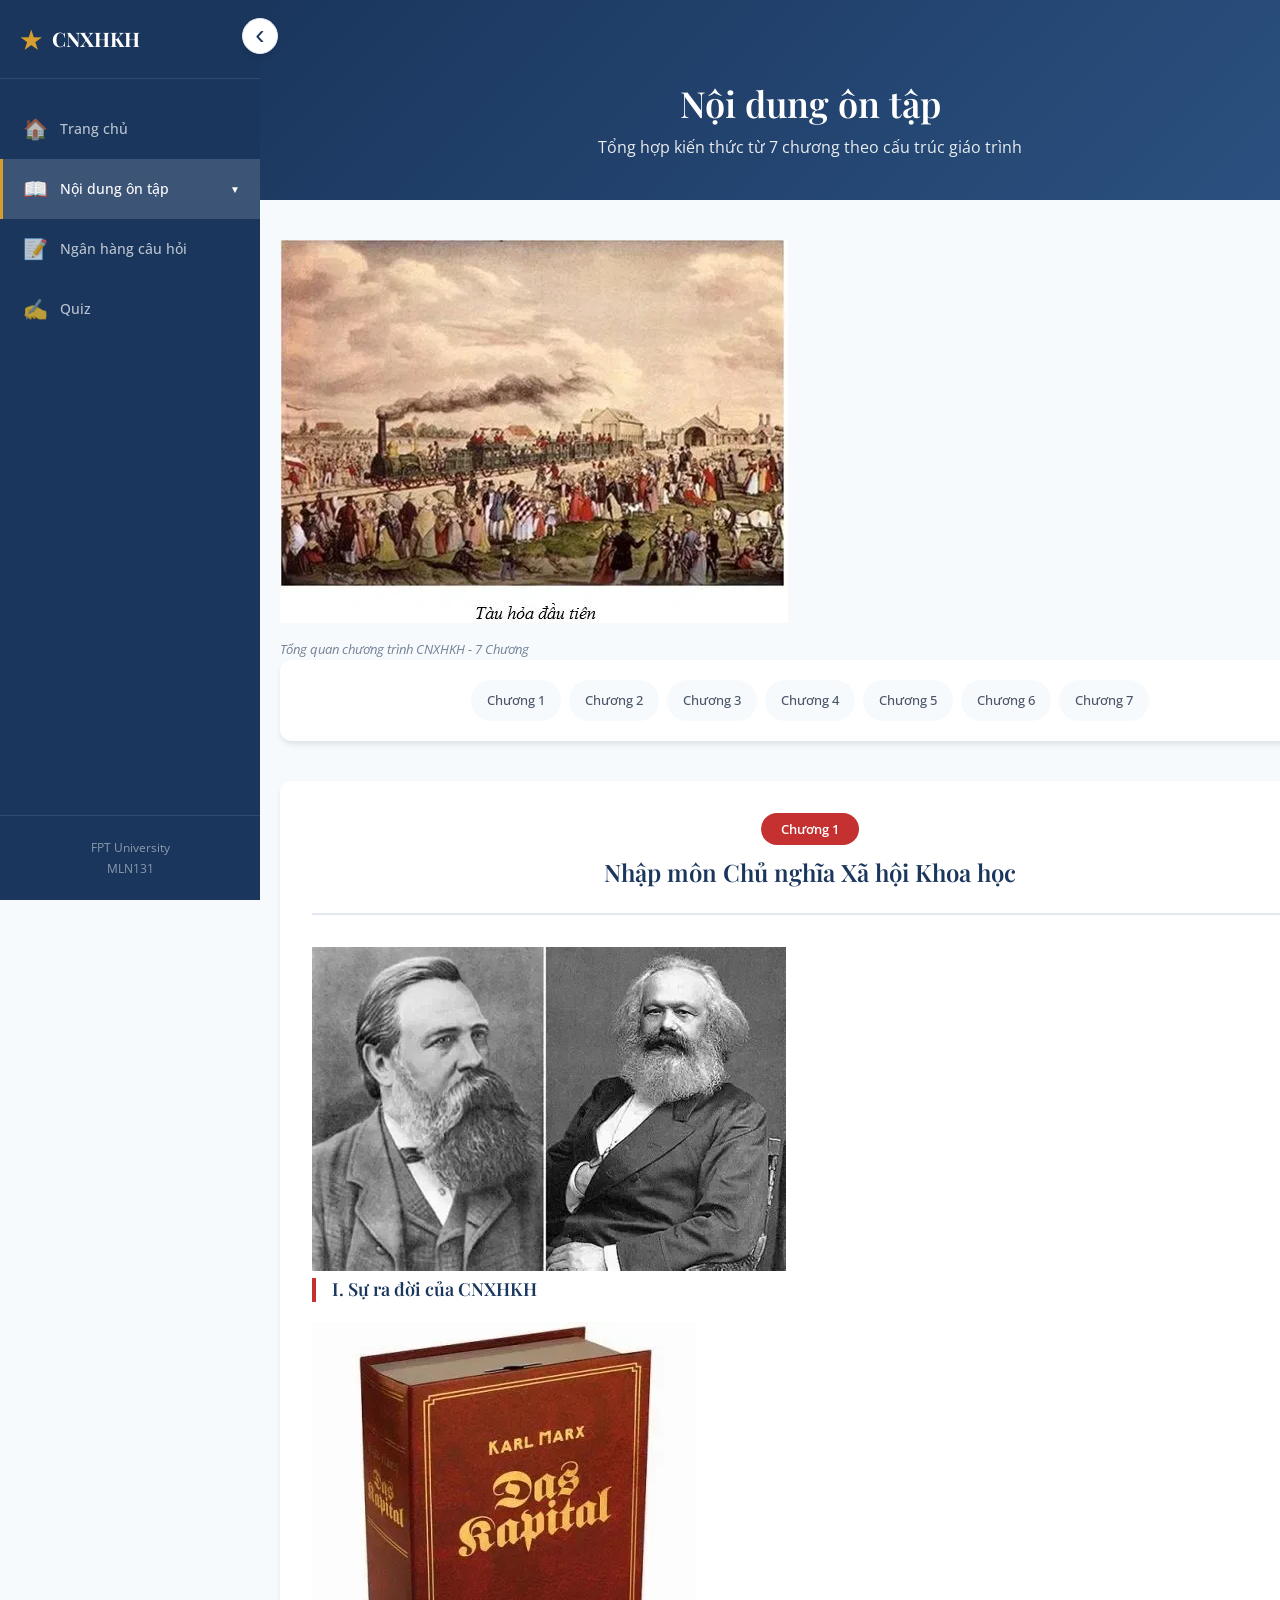
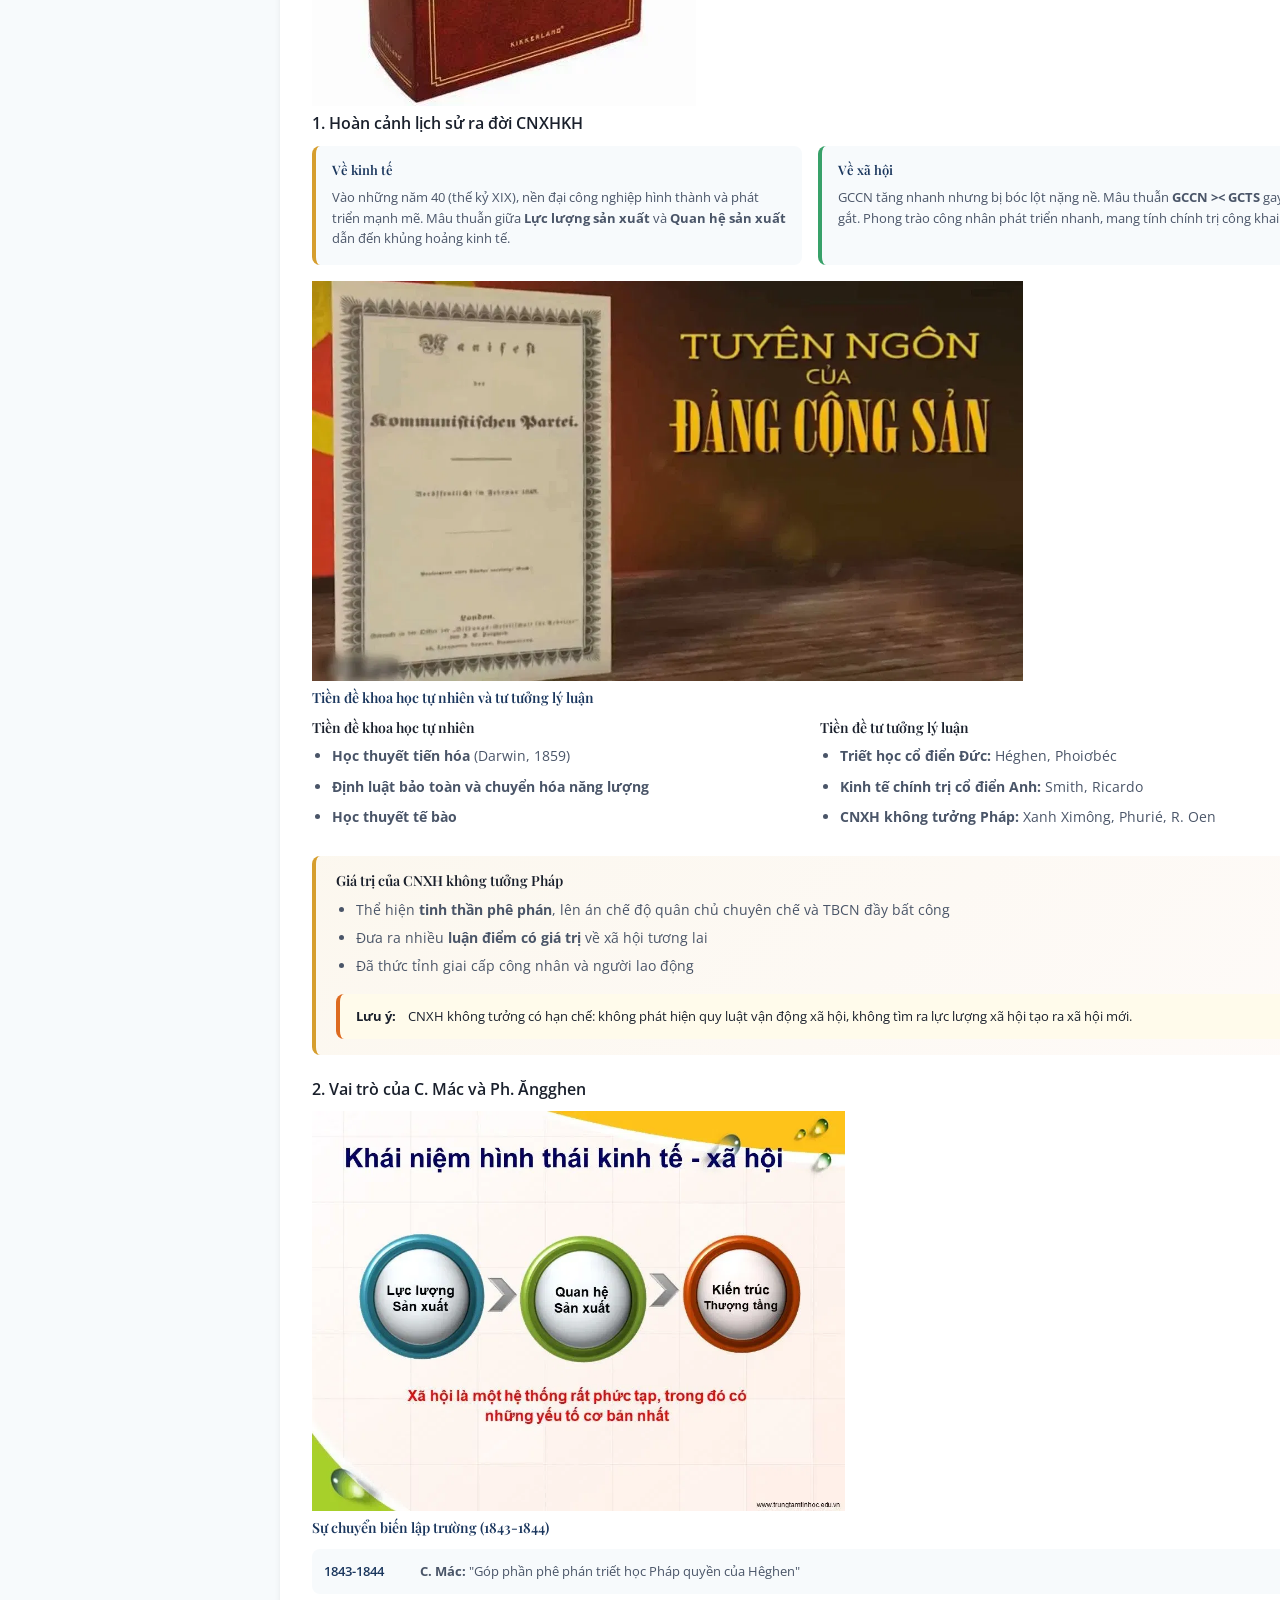
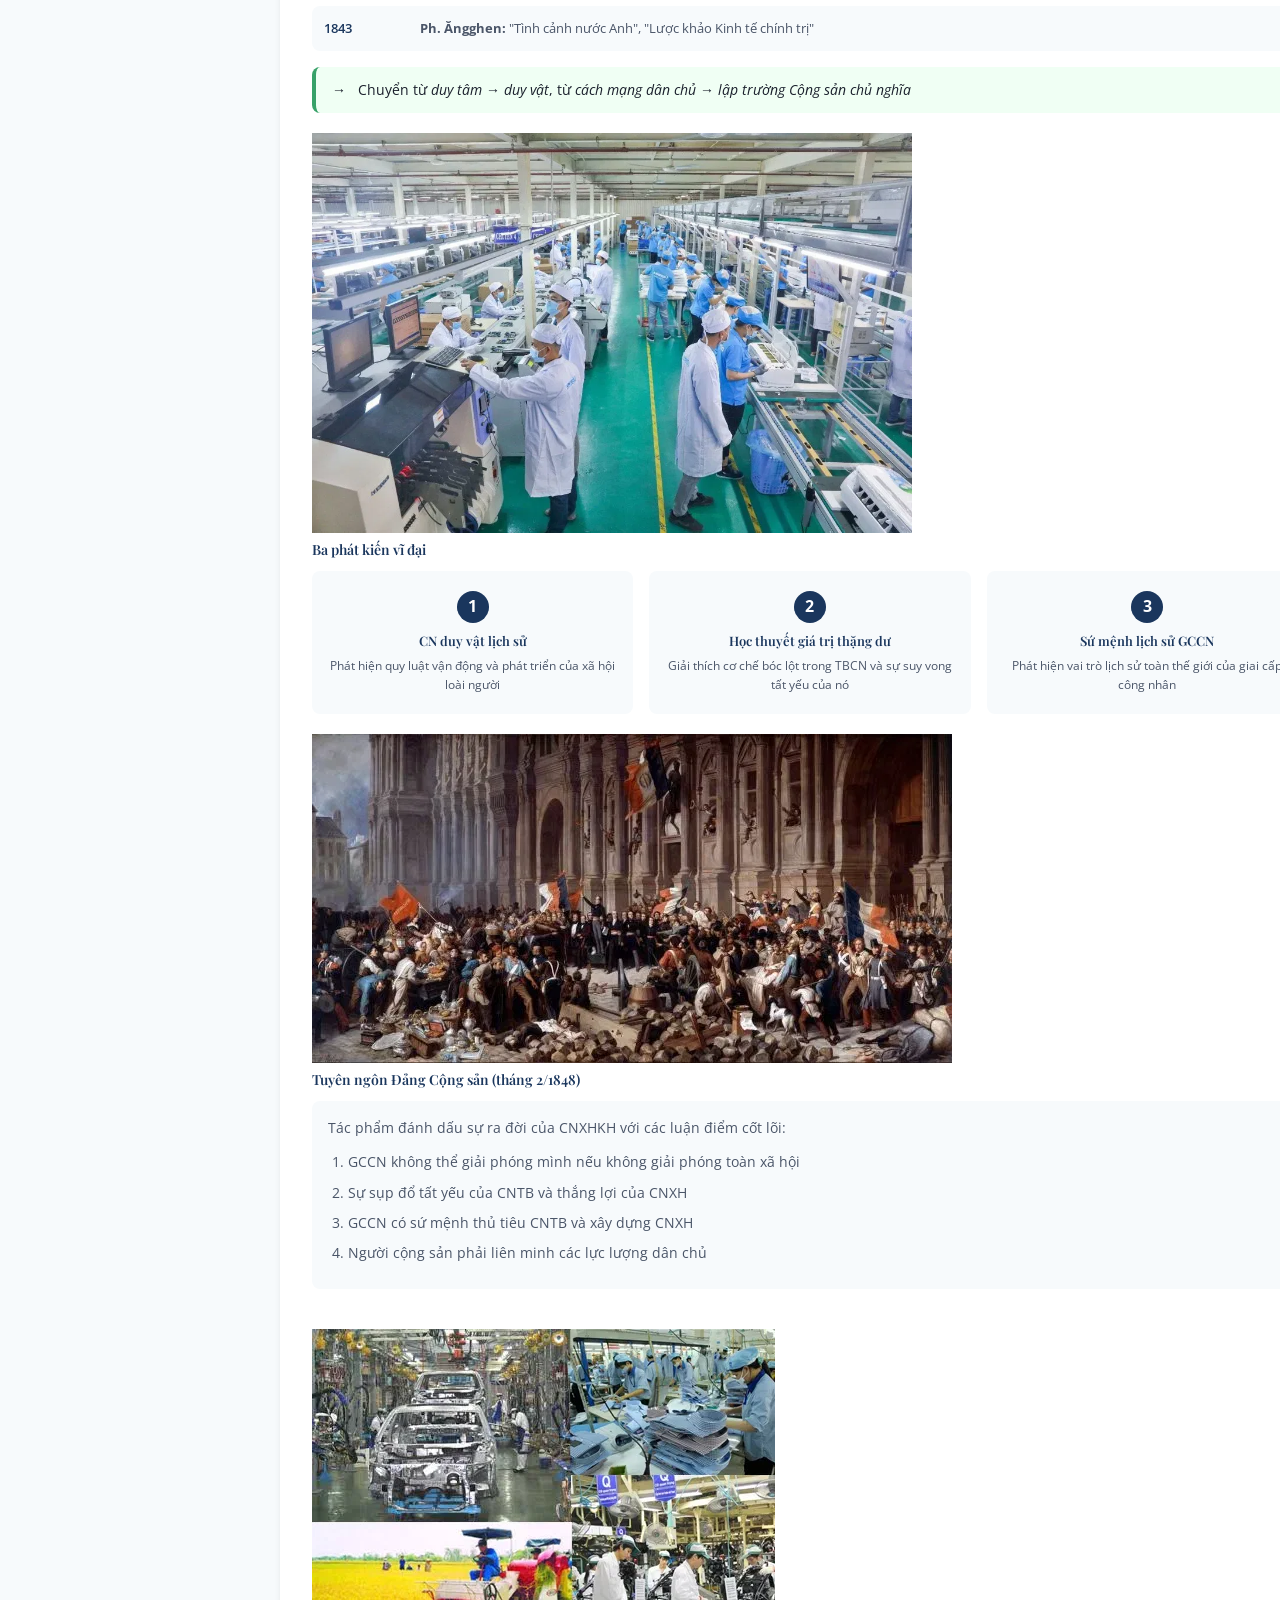
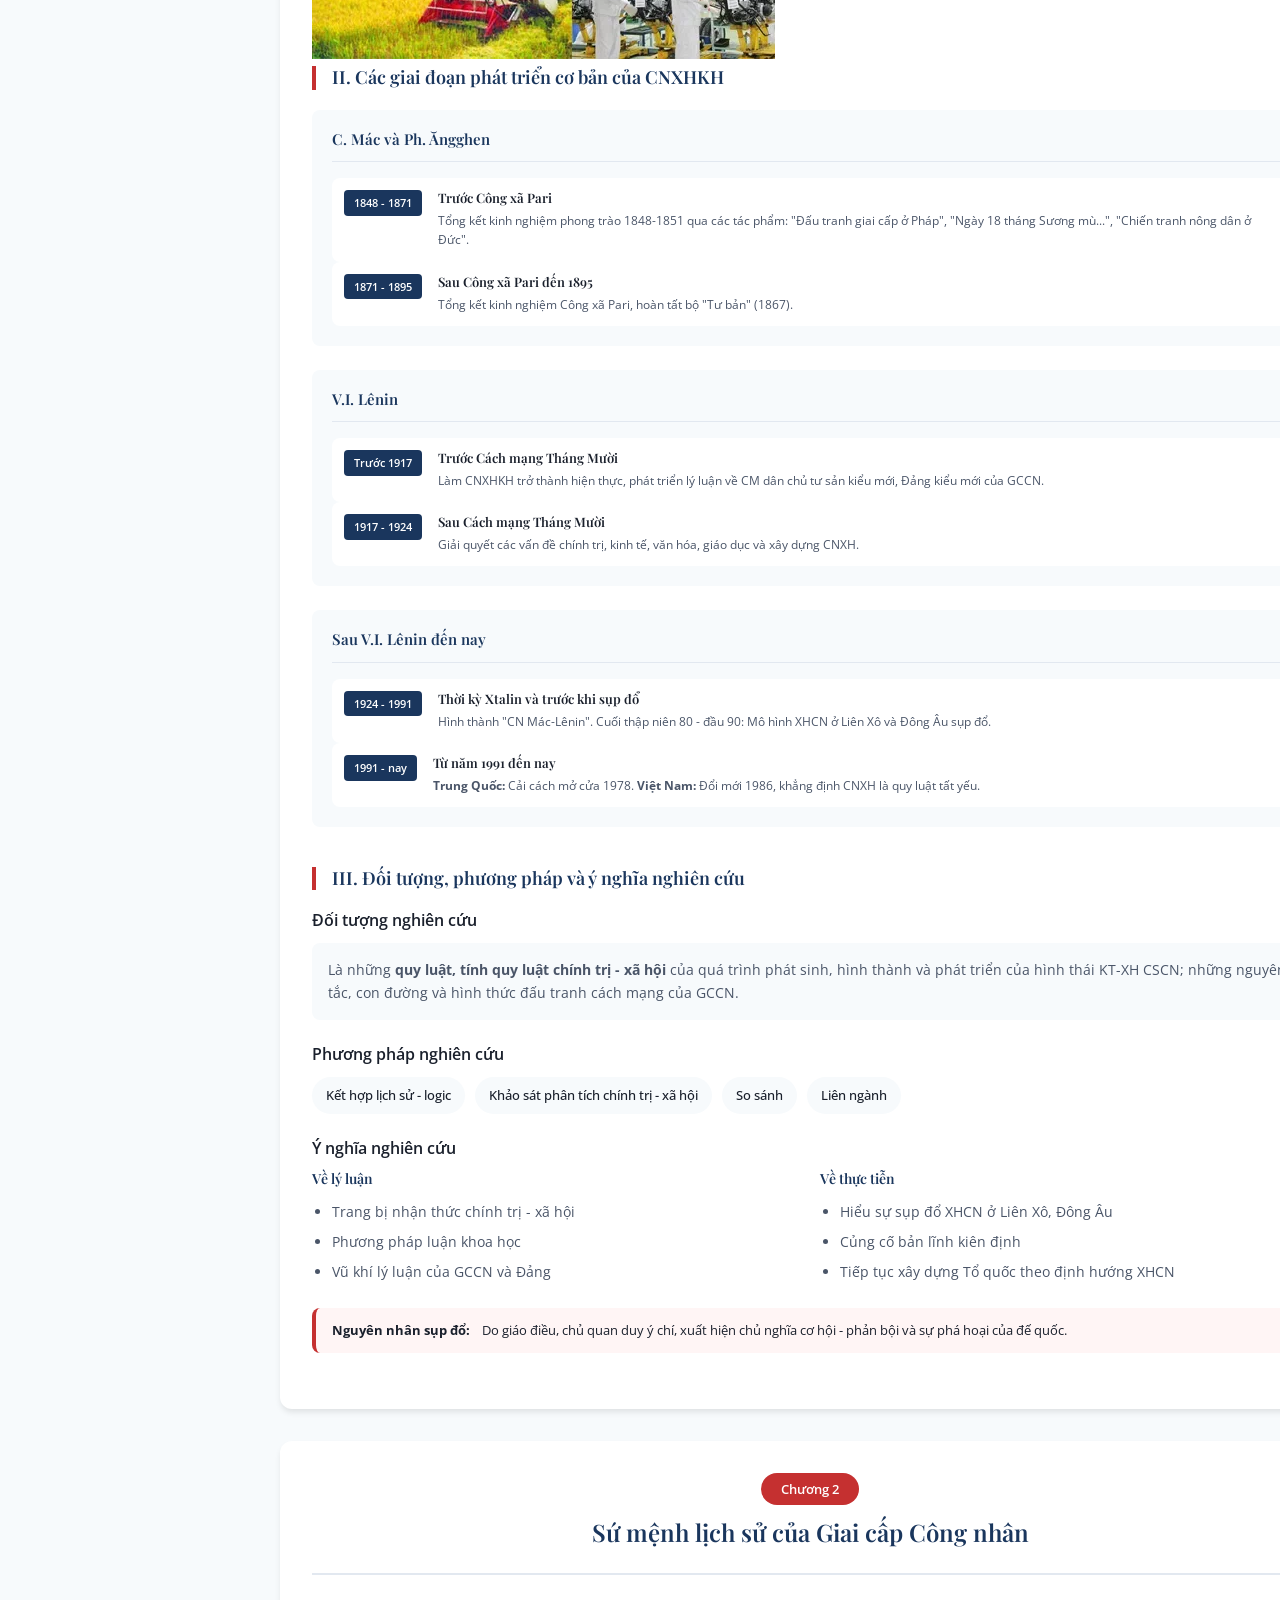
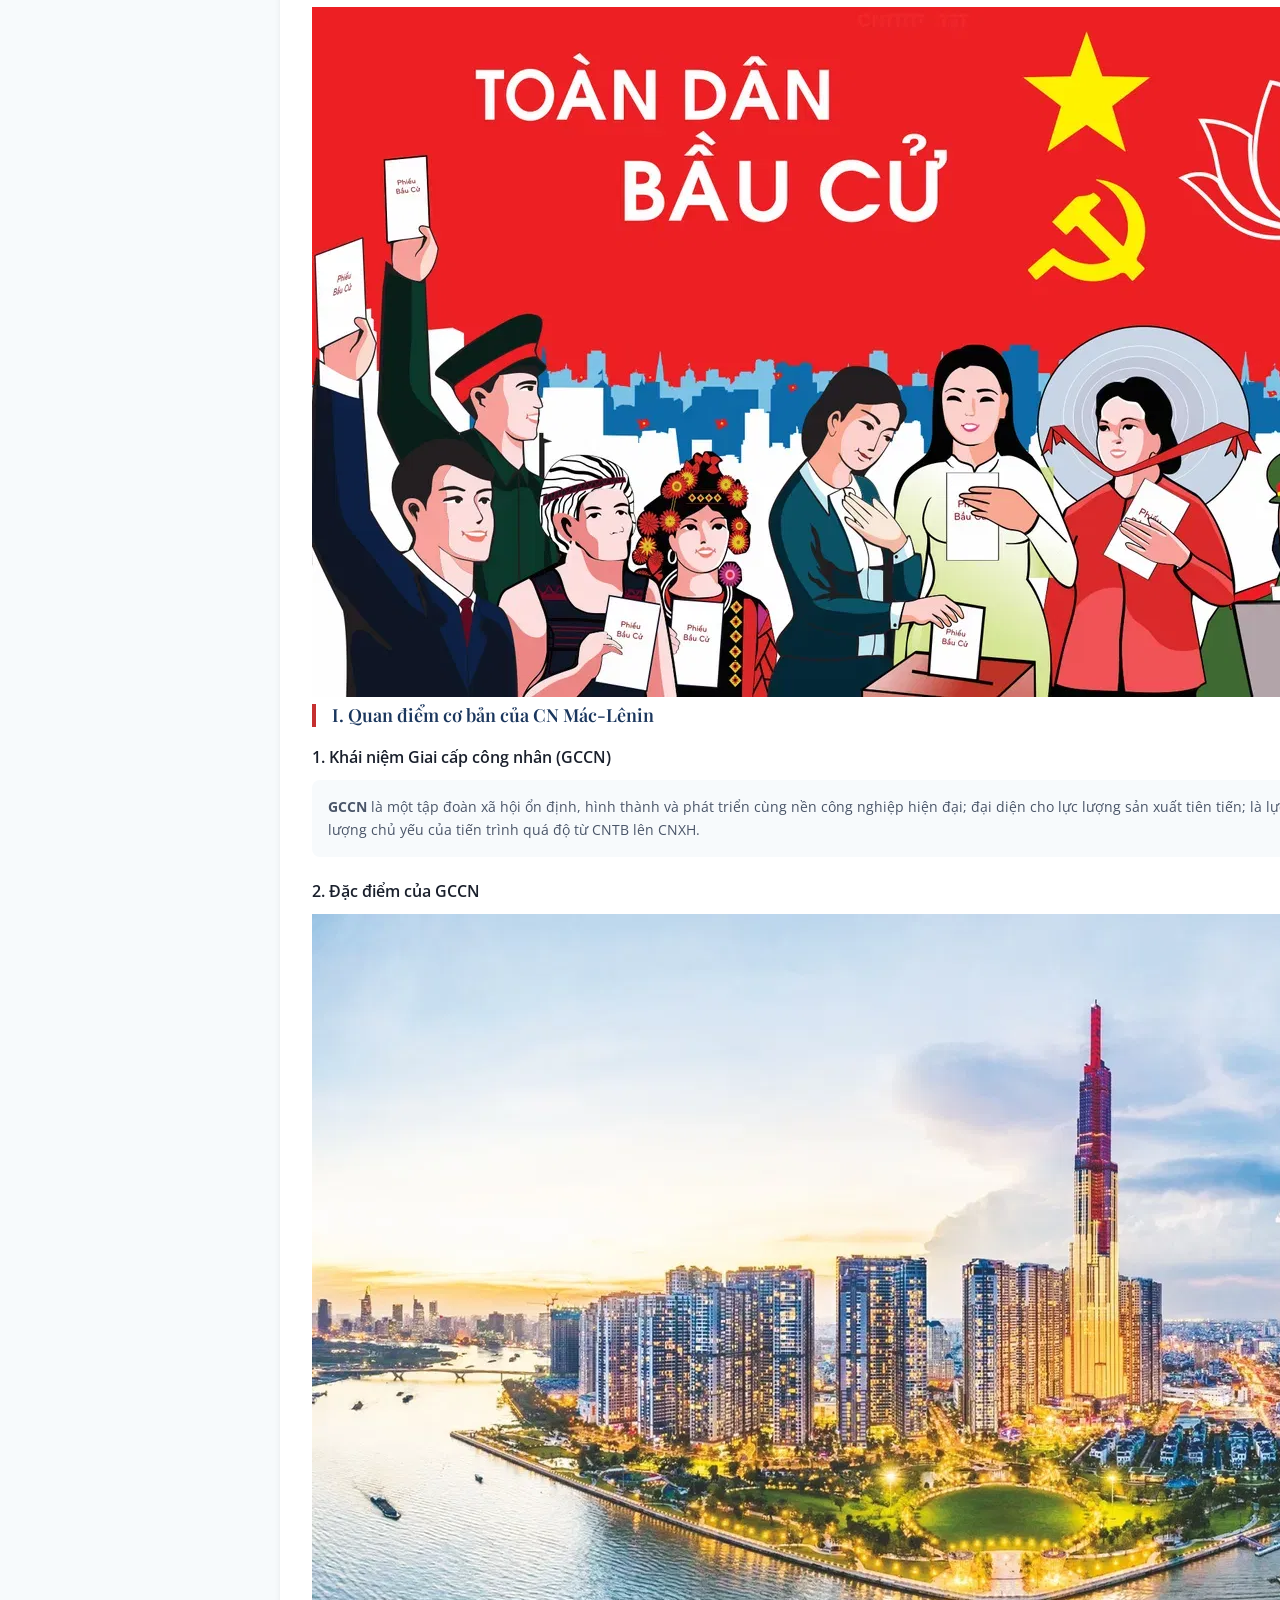
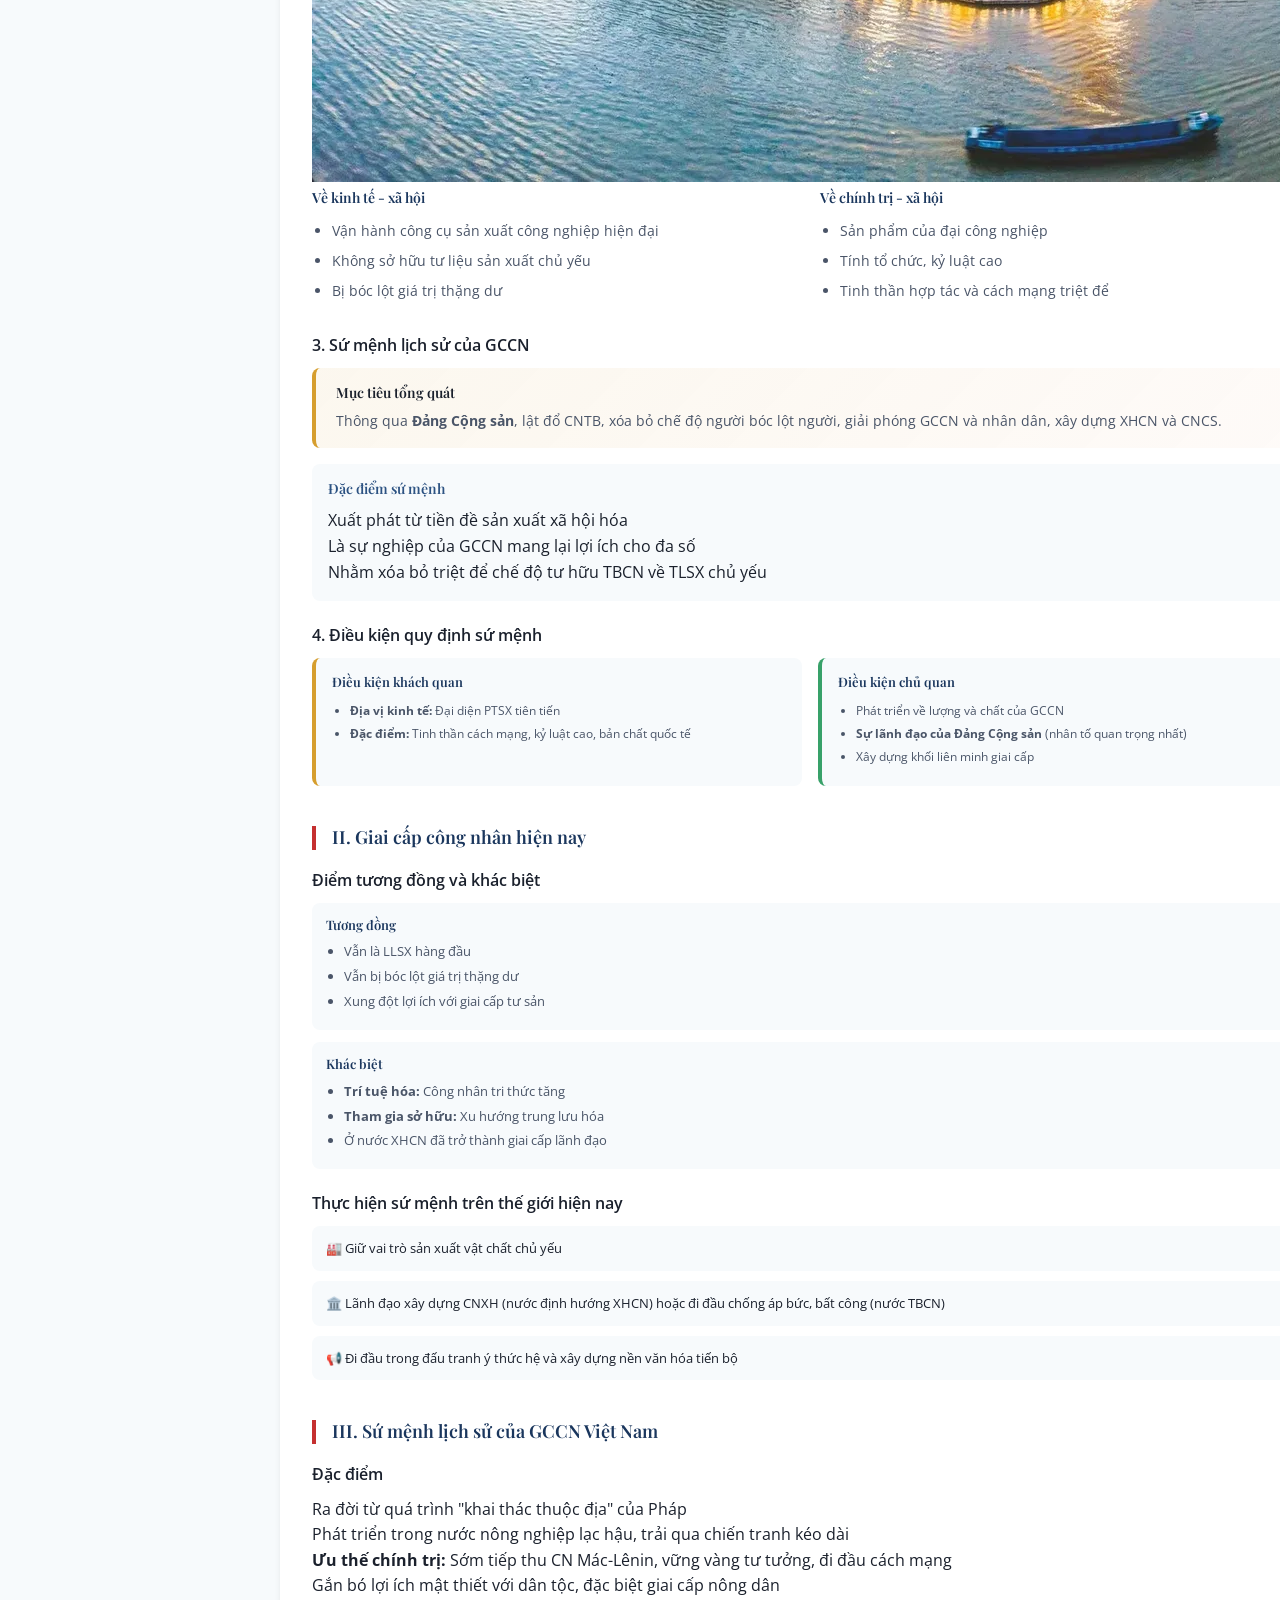
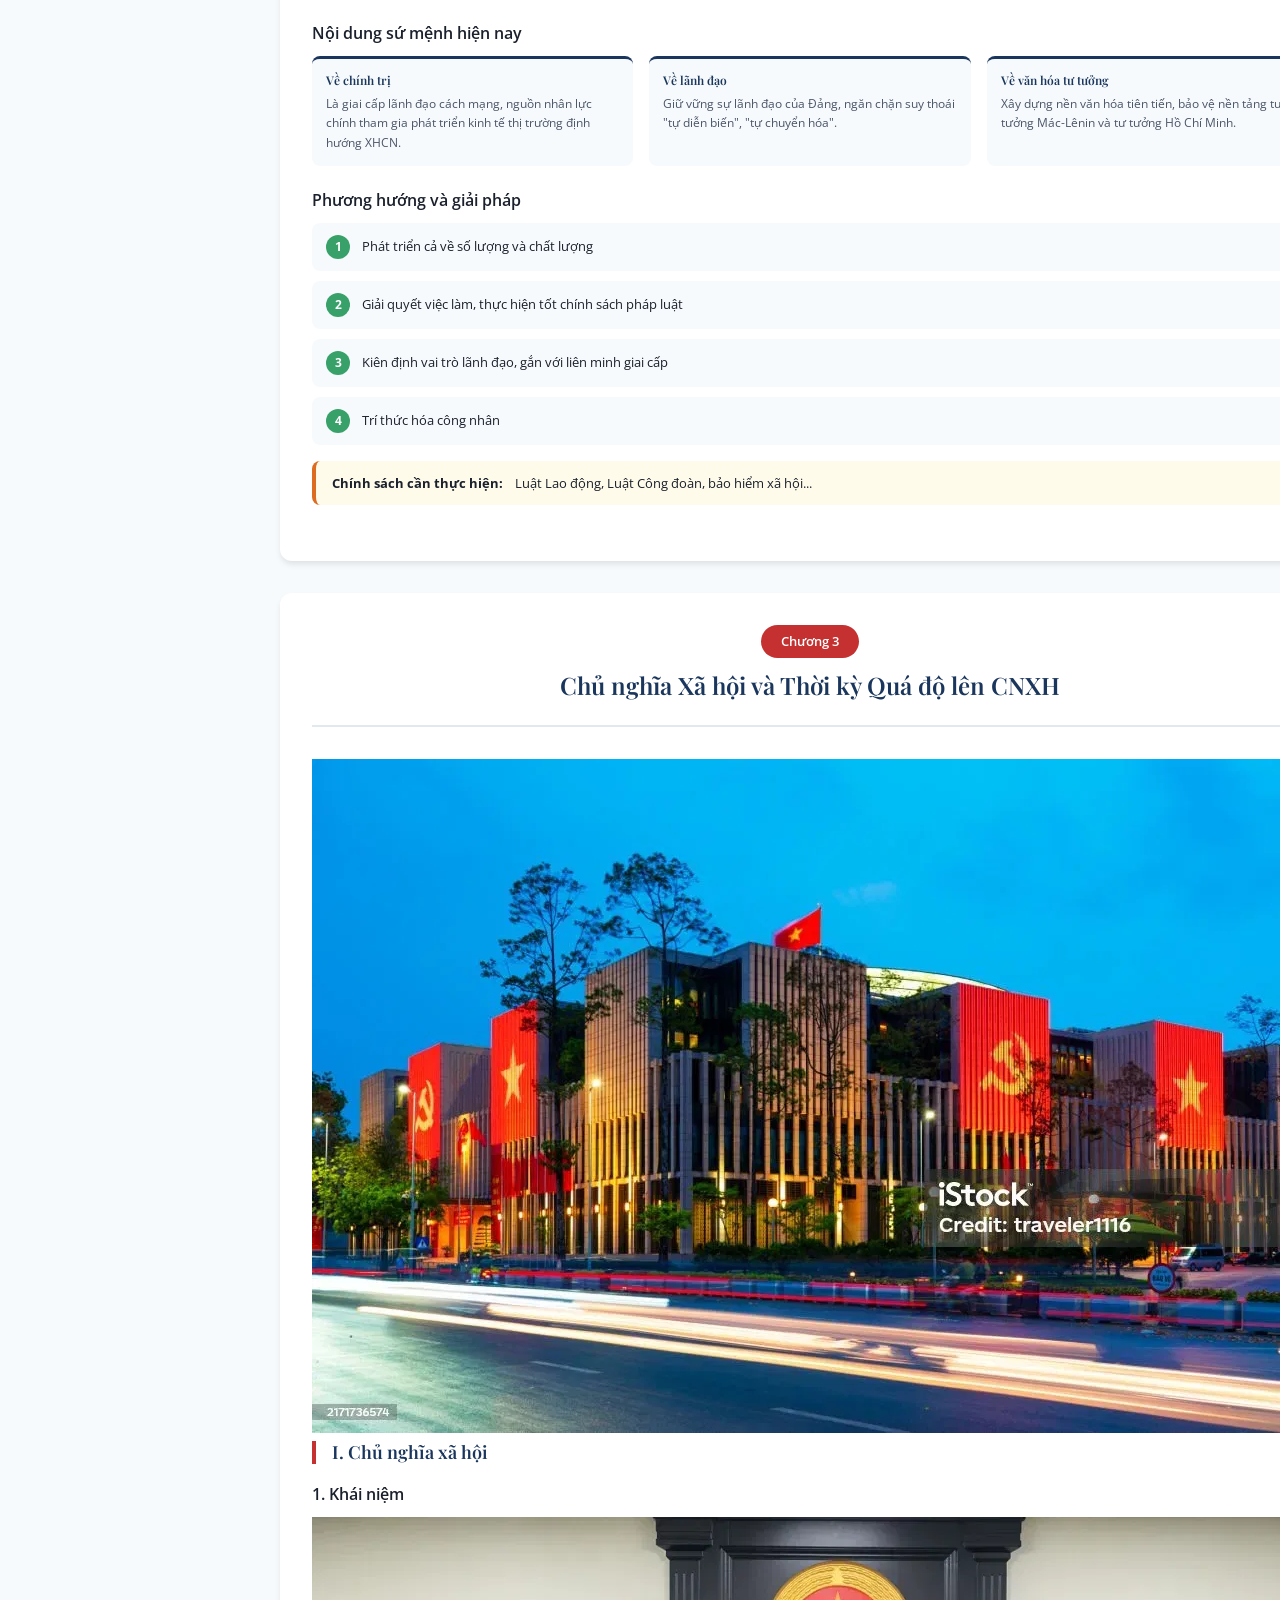
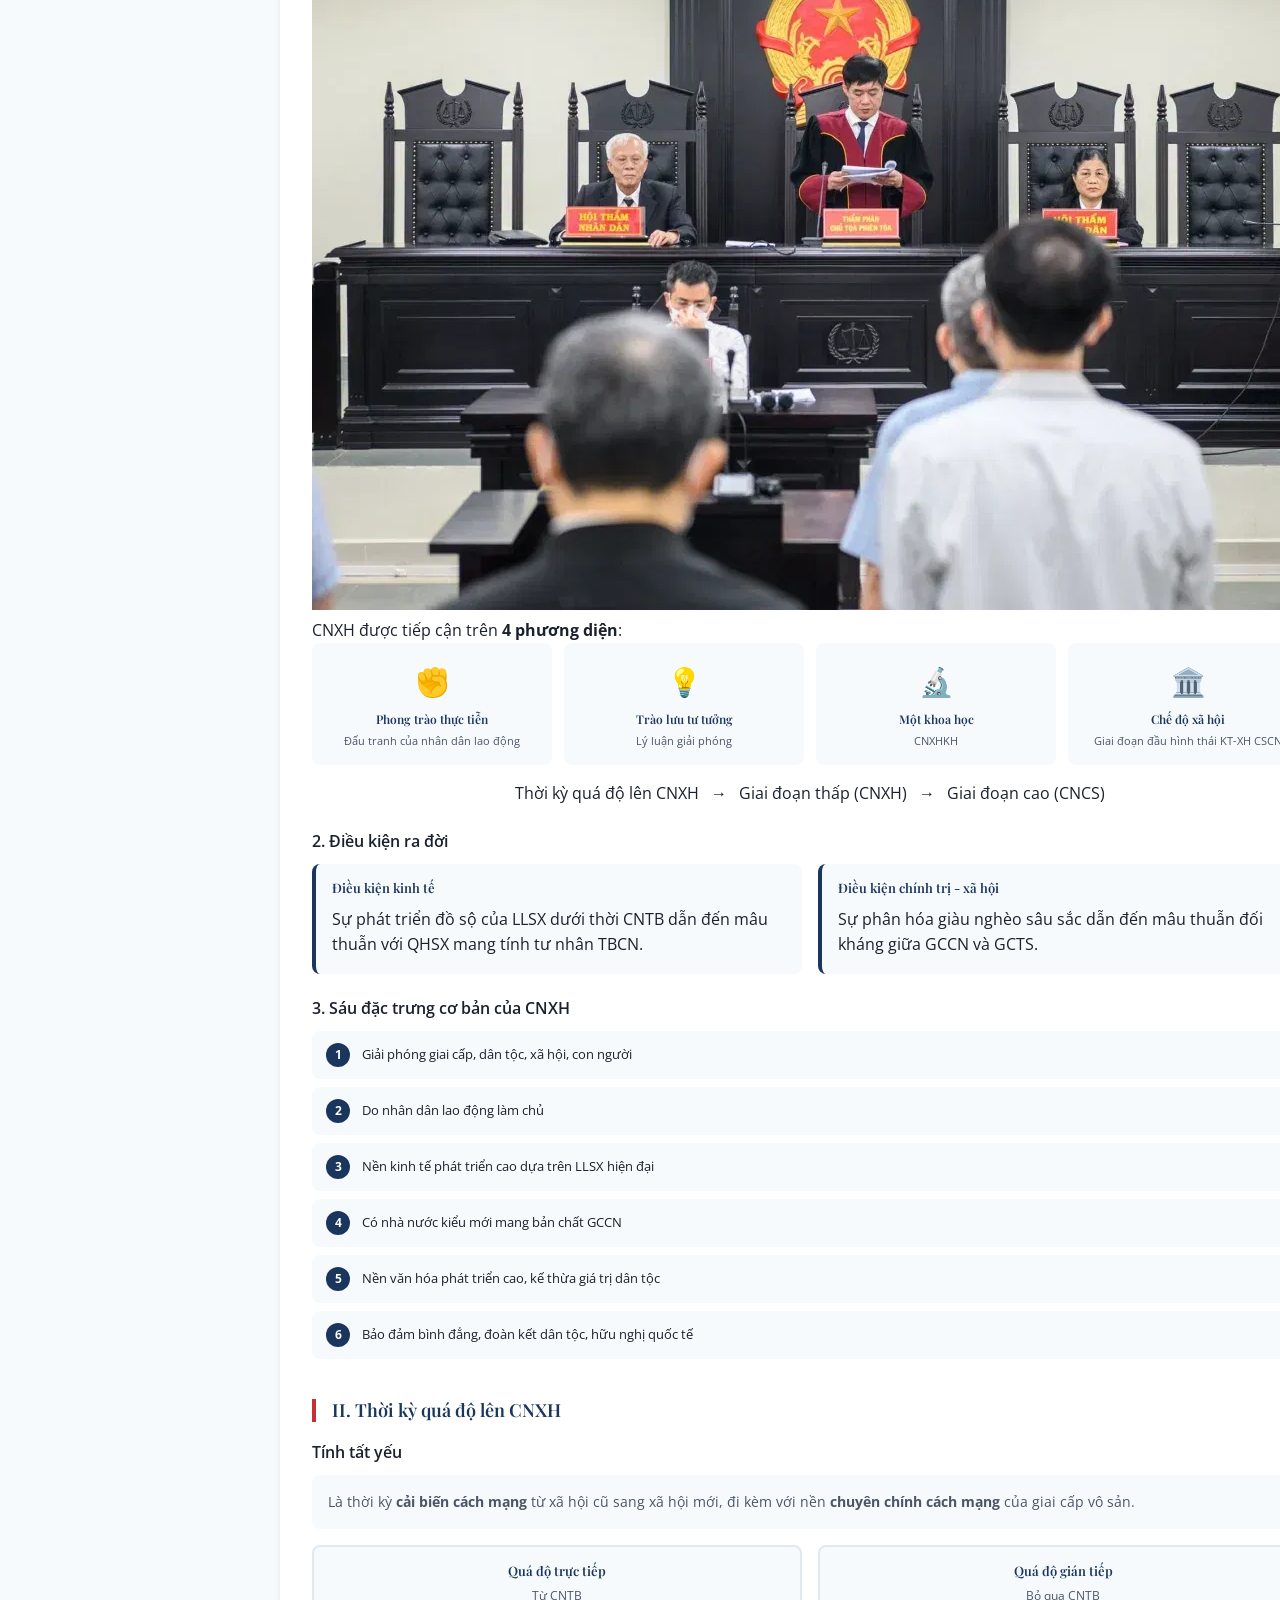
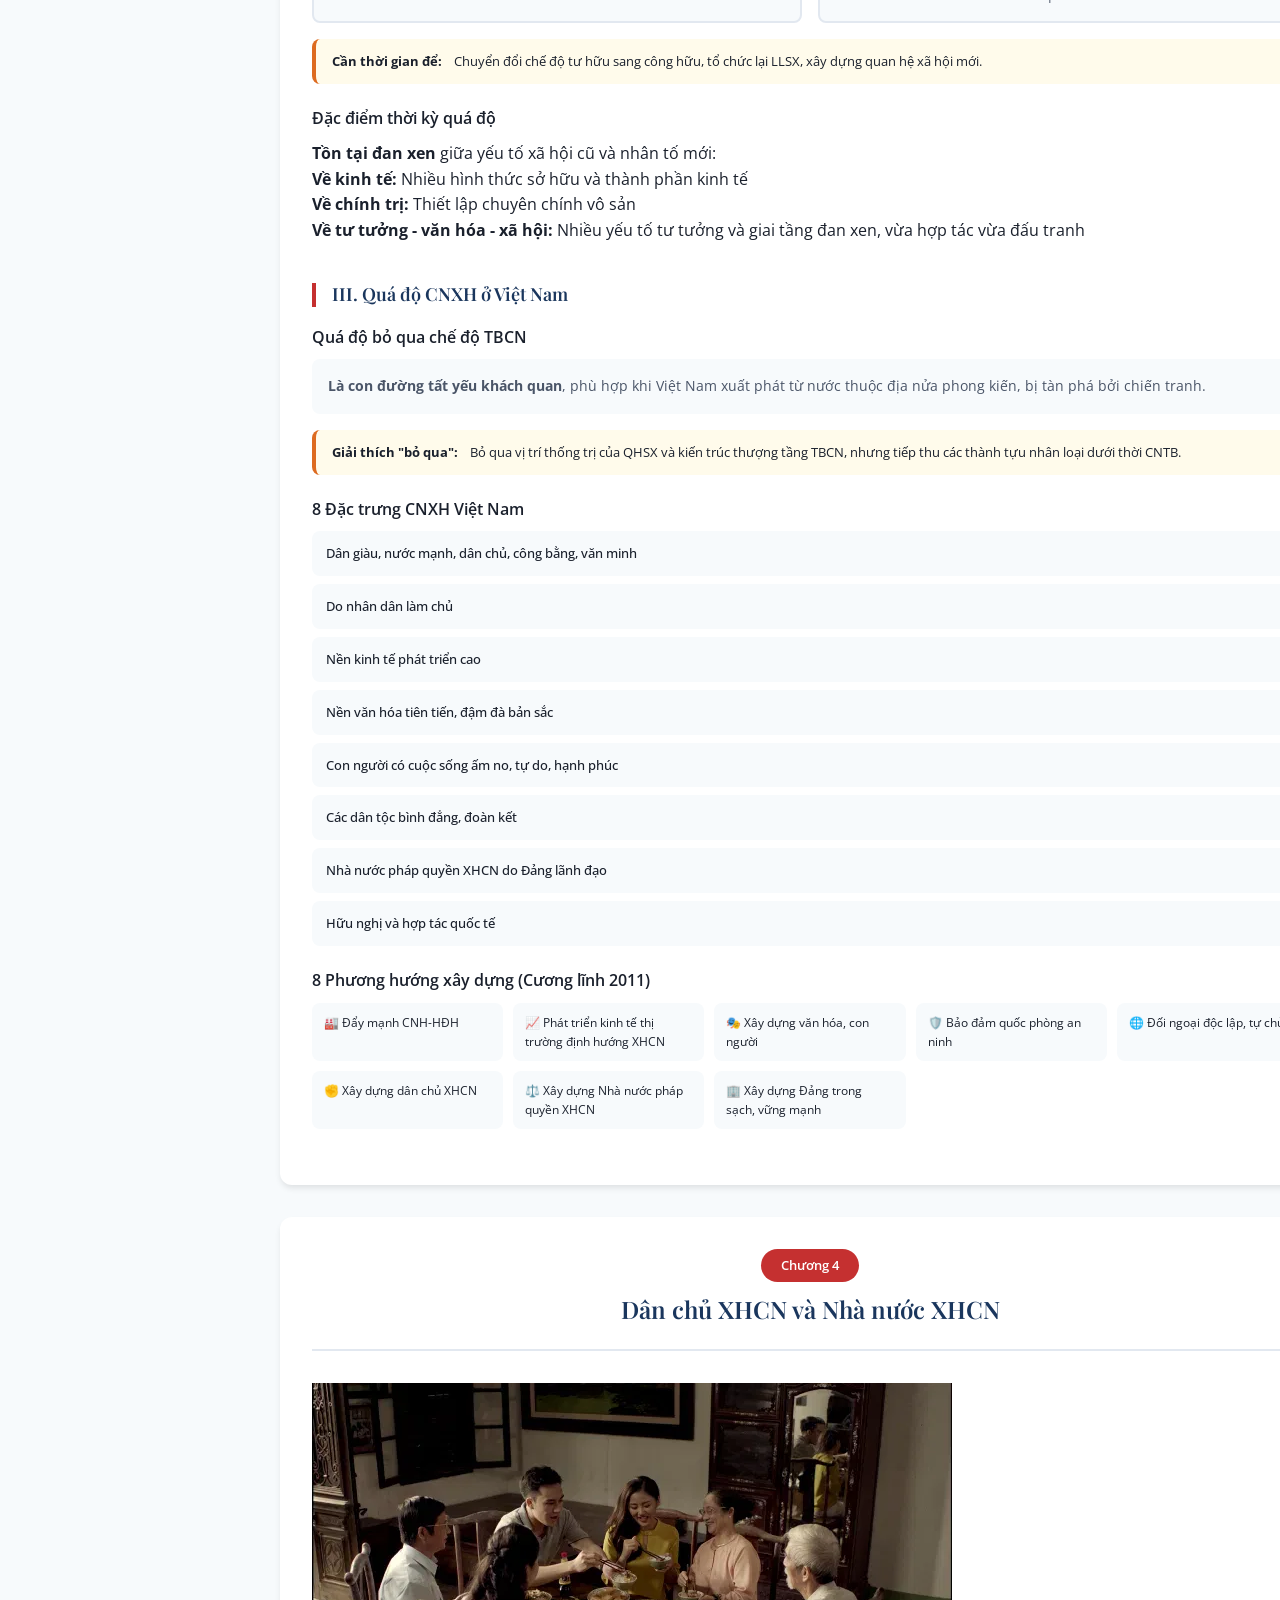
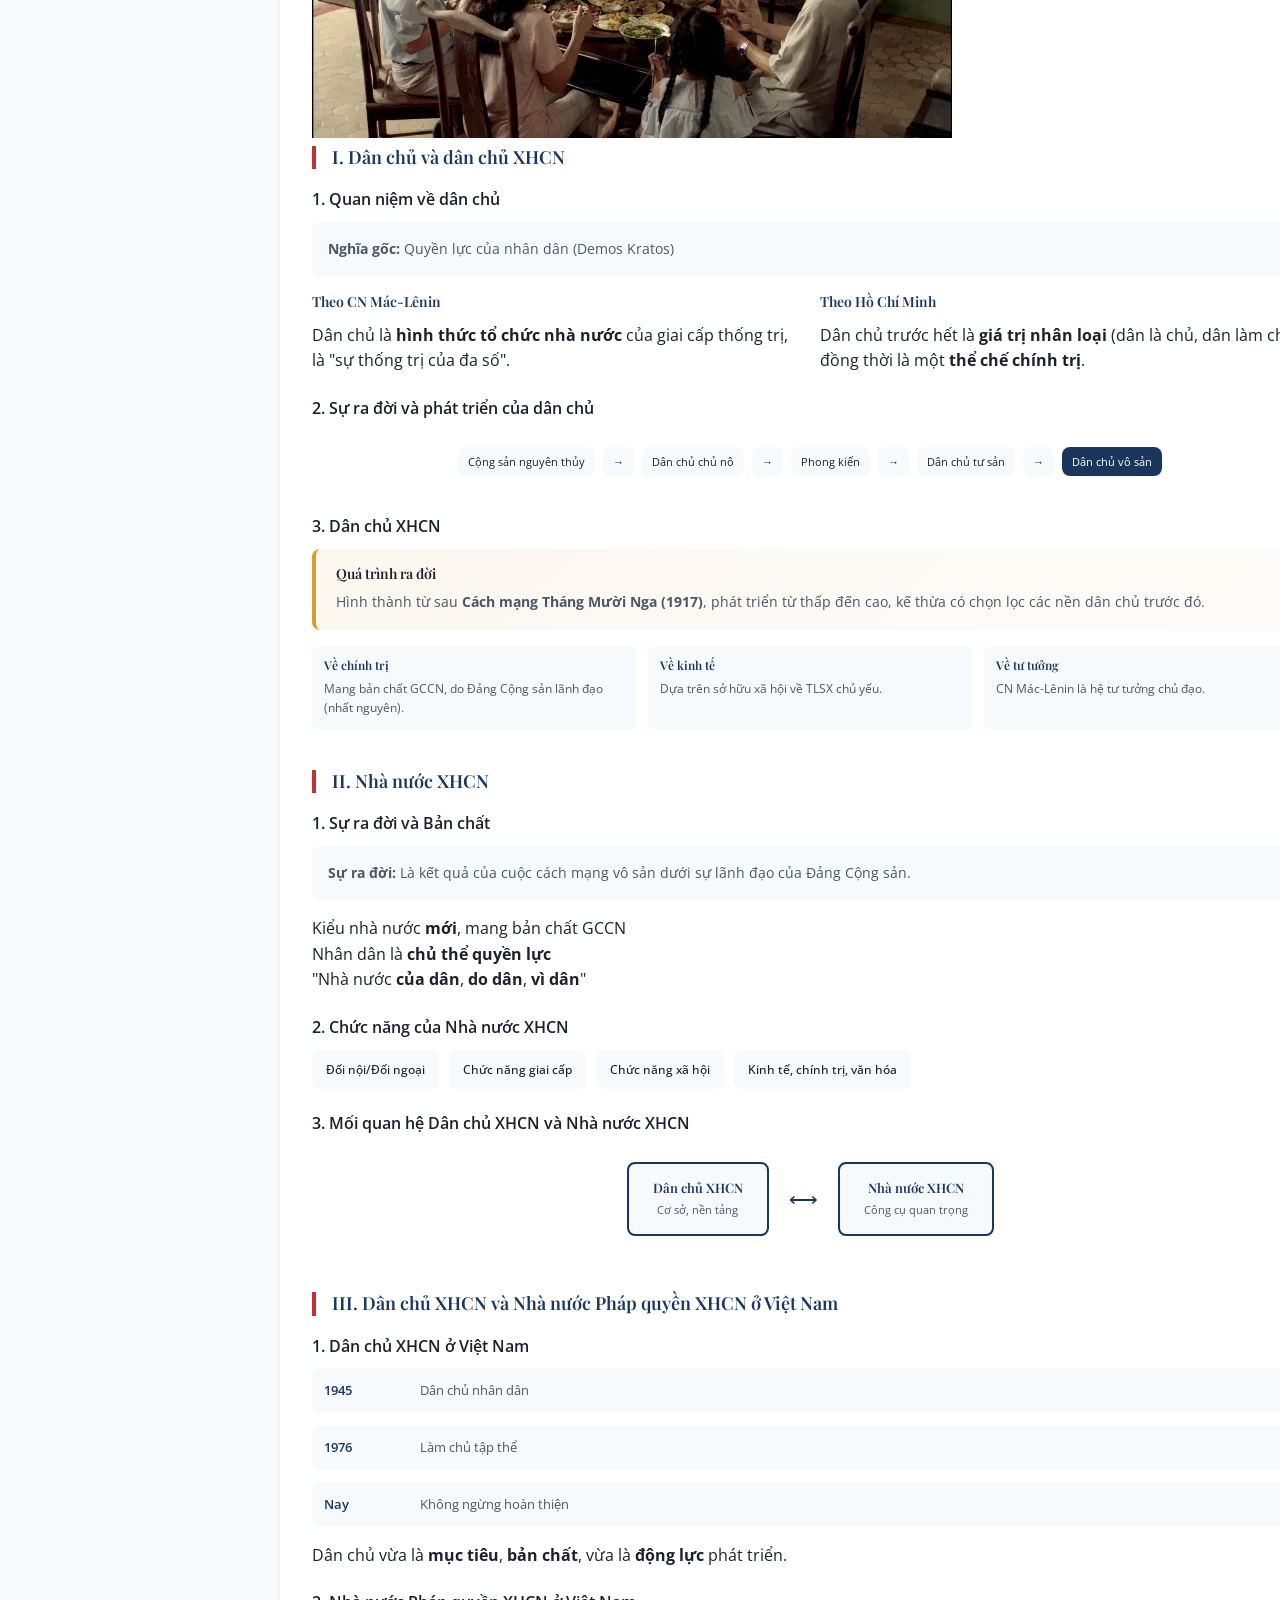
==== commit dbeec572: "Enhance sidebar functionality with accessibility improvements and responsive design adjustments" ====
--- a/content.html
+++ b/content.html
@@ -15,7 +15,7 @@
                 <span class="brand-icon">★</span>
                 <span class="brand-text">CNXHKH</span>
             </div>
-            <button class="sidebar-toggle" onclick="toggleSidebar()">
+            <button class="sidebar-toggle" type="button" onclick="toggleSidebar()" aria-label="Thu gọn thanh điều hướng" aria-controls="sidebar" aria-expanded="true">
                 <span></span>
                 <span></span>
                 <span></span>
@@ -63,7 +63,7 @@
     <main class="main-content">
         <!-- Mobile Header -->
         <header class="mobile-header">
-            <button class="mobile-menu-toggle" onclick="toggleSidebar()">
+            <button class="mobile-menu-toggle" type="button" onclick="toggleSidebar()" aria-label="Mở thanh điều hướng" aria-controls="sidebar" aria-expanded="false">
                 <span></span>
                 <span></span>
                 <span></span>
@@ -72,7 +72,7 @@
         </header>
 
         <!-- Mobile Overlay -->
-        <div class="sidebar-overlay" id="sidebarOverlay" onclick="toggleSidebar()"></div>
+        <div class="sidebar-overlay" id="sidebarOverlay" onclick="closeSidebar()" aria-hidden="true"></div>
 
         <!-- Page Header -->
         <header class="page-header">
--- a/styles.css
+++ b/styles.css
@@ -101,21 +101,43 @@
 }
 
 .sidebar-toggle {
+    display: grid;
+    place-items: center;
+    position: absolute;
+    top: 18px;
+    right: -18px;
+    width: 36px;
+    height: 36px;
+    color: var(--primary);
+    background: white;
+    border: 1px solid var(--border);
+    border-radius: 50%;
+    box-shadow: var(--shadow);
+    cursor: pointer;
+    z-index: 2;
+    transition: transform 0.2s ease, background-color 0.2s ease;
+}
+
+.sidebar-toggle::before {
+    content: '\2039';
+    font-size: 28px;
+    line-height: 1;
+    transform: translateY(-1px);
+}
+
+.sidebar-toggle:hover {
+    background: var(--bg-light);
+    transform: scale(1.06);
+}
+
+.sidebar-toggle:focus-visible,
+.mobile-menu-toggle:focus-visible {
+    outline: 3px solid var(--accent);
+    outline-offset: 3px;
+}
+
+.sidebar-toggle span {
     display: none;
-    flex-direction: column;
-    gap: 5px;
-    background: none;
-    border: none;
-    cursor: pointer;
-    padding: 4px;
-}
-
-.sidebar-toggle span {
-    width: 20px;
-    height: 2px;
-    background: rgba(255, 255, 255, 0.7);
-    border-radius: 2px;
-    transition: var(--transition);
 }
 
 .sidebar-nav {
@@ -232,6 +254,15 @@
 .sidebar.collapsed .nav-item {
     justify-content: center;
     padding: 14px;
+}
+
+.sidebar.collapsed .nav-arrow,
+.sidebar.collapsed .submenu {
+    display: none;
+}
+
+.sidebar.collapsed .sidebar-toggle::before {
+    content: '\203A';
 }
 
 /* Mobile Overlay */
@@ -244,6 +275,8 @@
     height: 100%;
     background: rgba(0, 0, 0, 0.5);
     z-index: 999;
+    opacity: 0;
+    transition: opacity 0.25s ease;
 }
 
 /* ===== MAIN CONTENT ===== */
@@ -1957,15 +1990,60 @@
 /* ===== RESPONSIVE ===== */
 @media (max-width: 1024px) {
     .sidebar {
+        width: min(84vw, 300px);
         transform: translateX(-100%);
+        box-shadow: none;
     }
 
     .sidebar.open {
         transform: translateX(0);
+        box-shadow: var(--shadow-lg);
     }
 
     .sidebar-overlay.show {
         display: block;
+        opacity: 1;
+    }
+
+    .sidebar-toggle,
+    .sidebar.collapsed .sidebar-toggle {
+        top: 14px;
+        right: 14px;
+        width: 40px;
+        height: 40px;
+        color: white;
+        background: rgba(255, 255, 255, 0.12);
+        border-color: rgba(255, 255, 255, 0.22);
+        box-shadow: none;
+    }
+
+    .sidebar-toggle::before,
+    .sidebar.collapsed .sidebar-toggle::before {
+        content: '\00D7';
+        font-size: 30px;
+    }
+
+    .sidebar-toggle:hover {
+        background: rgba(255, 255, 255, 0.2);
+    }
+
+    .sidebar.collapsed {
+        width: min(84vw, 300px);
+    }
+
+    .sidebar.collapsed .brand-text,
+    .sidebar.collapsed .nav-text,
+    .sidebar.collapsed .sidebar-footer {
+        display: initial;
+    }
+
+    .sidebar.collapsed .nav-item {
+        justify-content: flex-start;
+        padding: 14px 20px;
+    }
+
+    .sidebar.collapsed .nav-arrow {
+        display: inline;
     }
 
     .main-content {
@@ -1974,6 +2052,10 @@
 
     .mobile-header {
         display: flex;
+    }
+
+    body.sidebar-open {
+        overflow: hidden;
     }
 
     .hero-section {
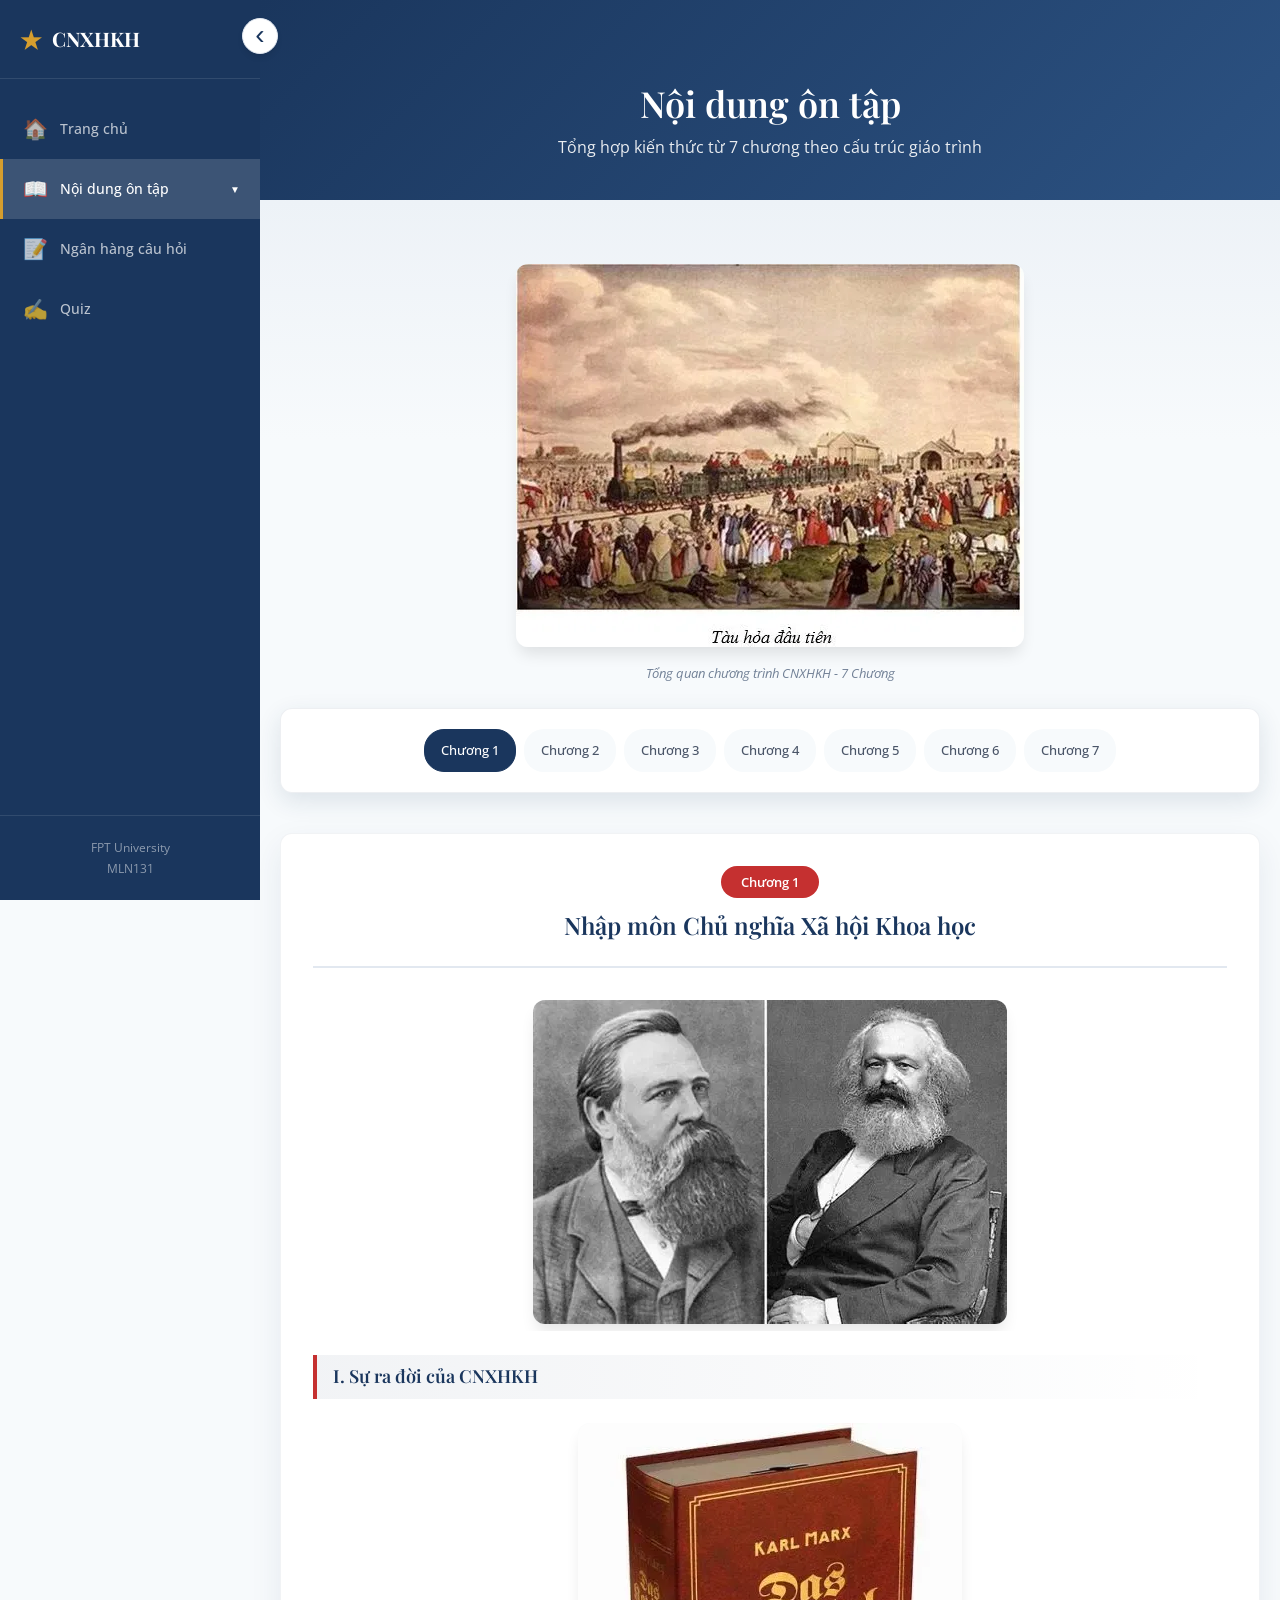
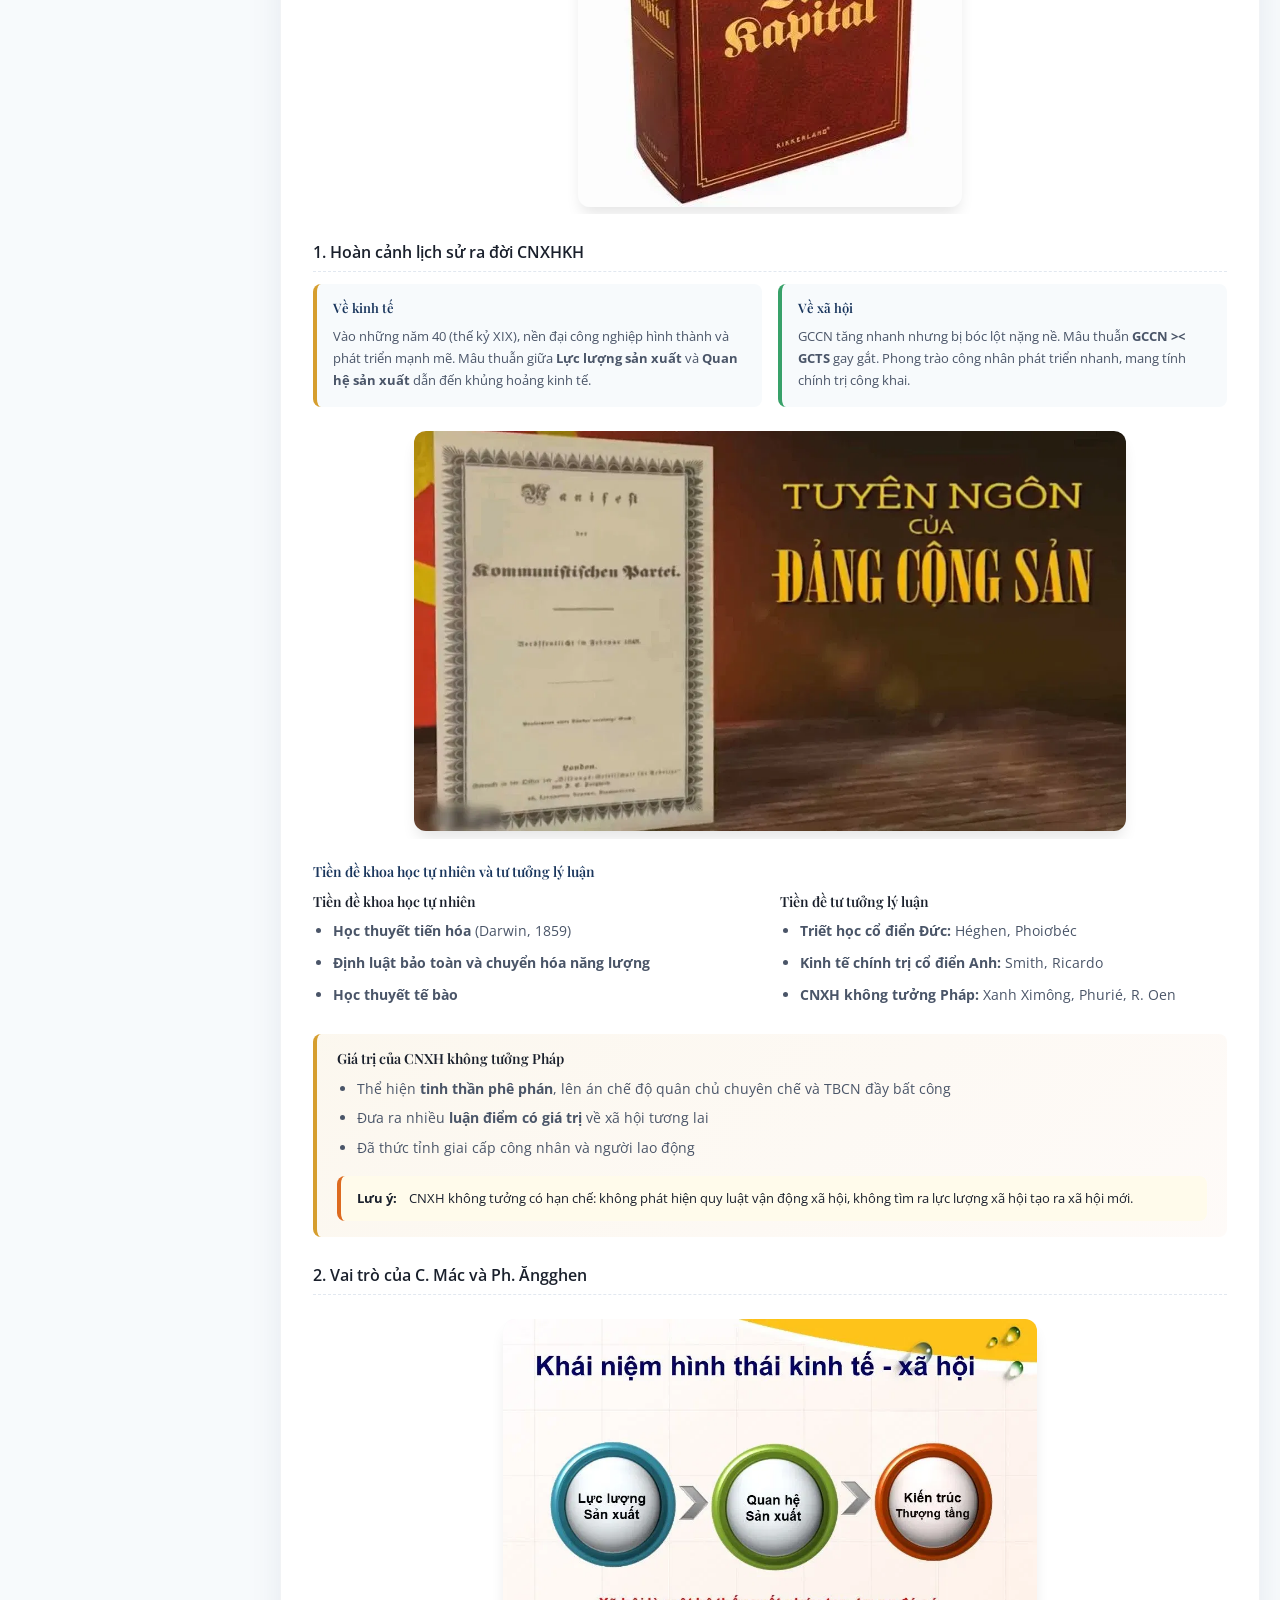
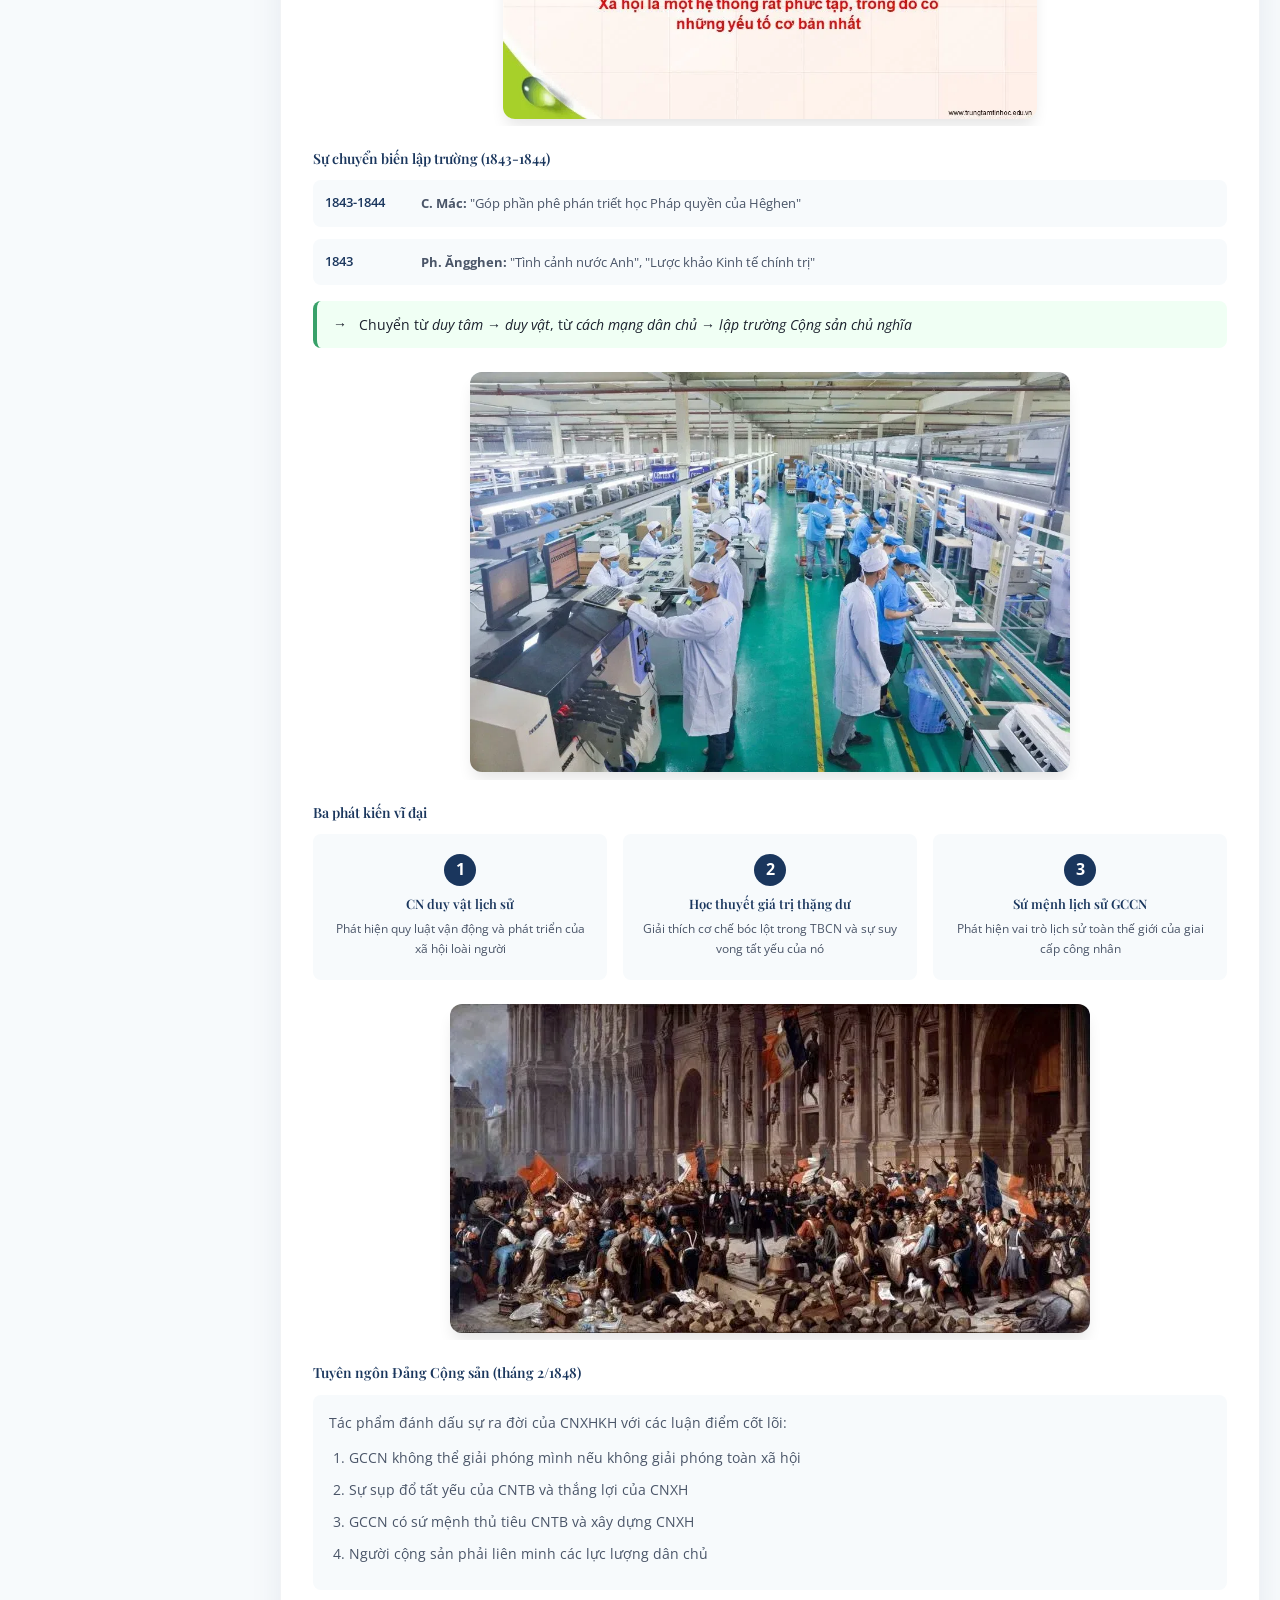
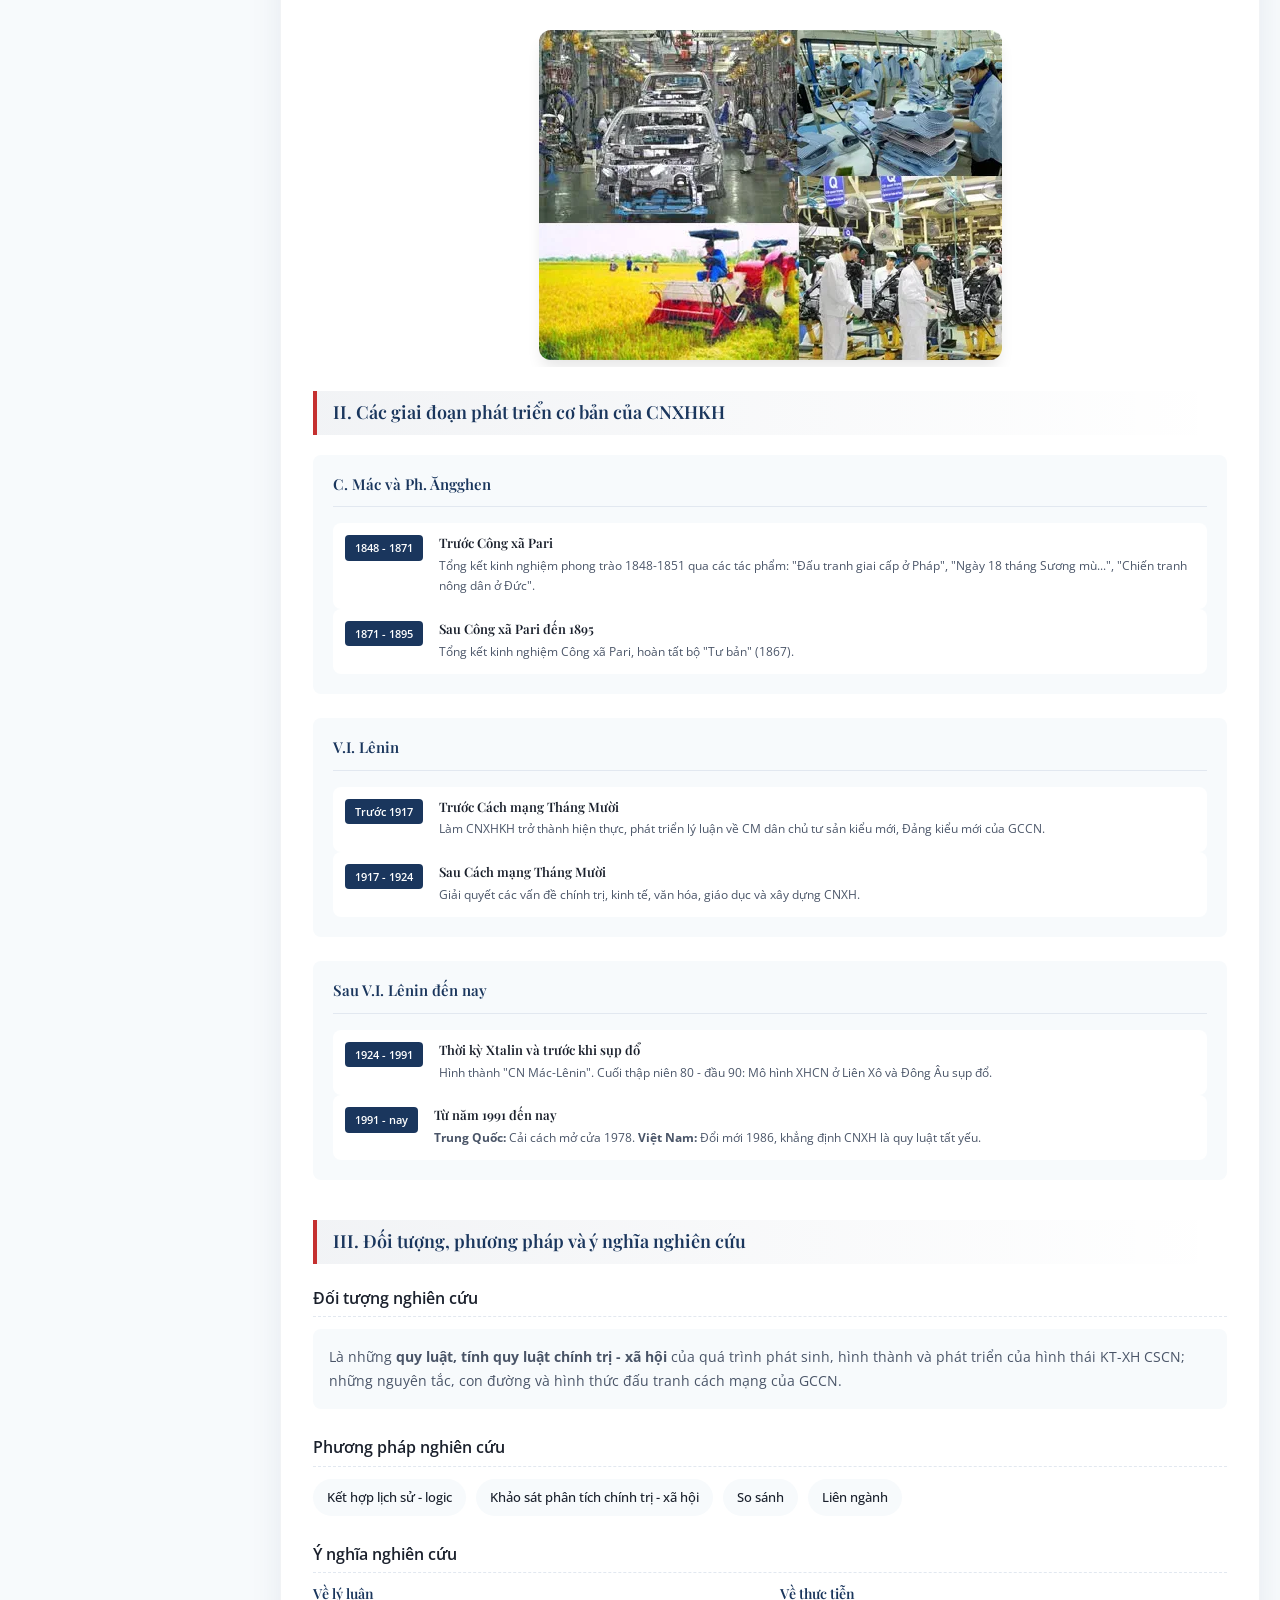
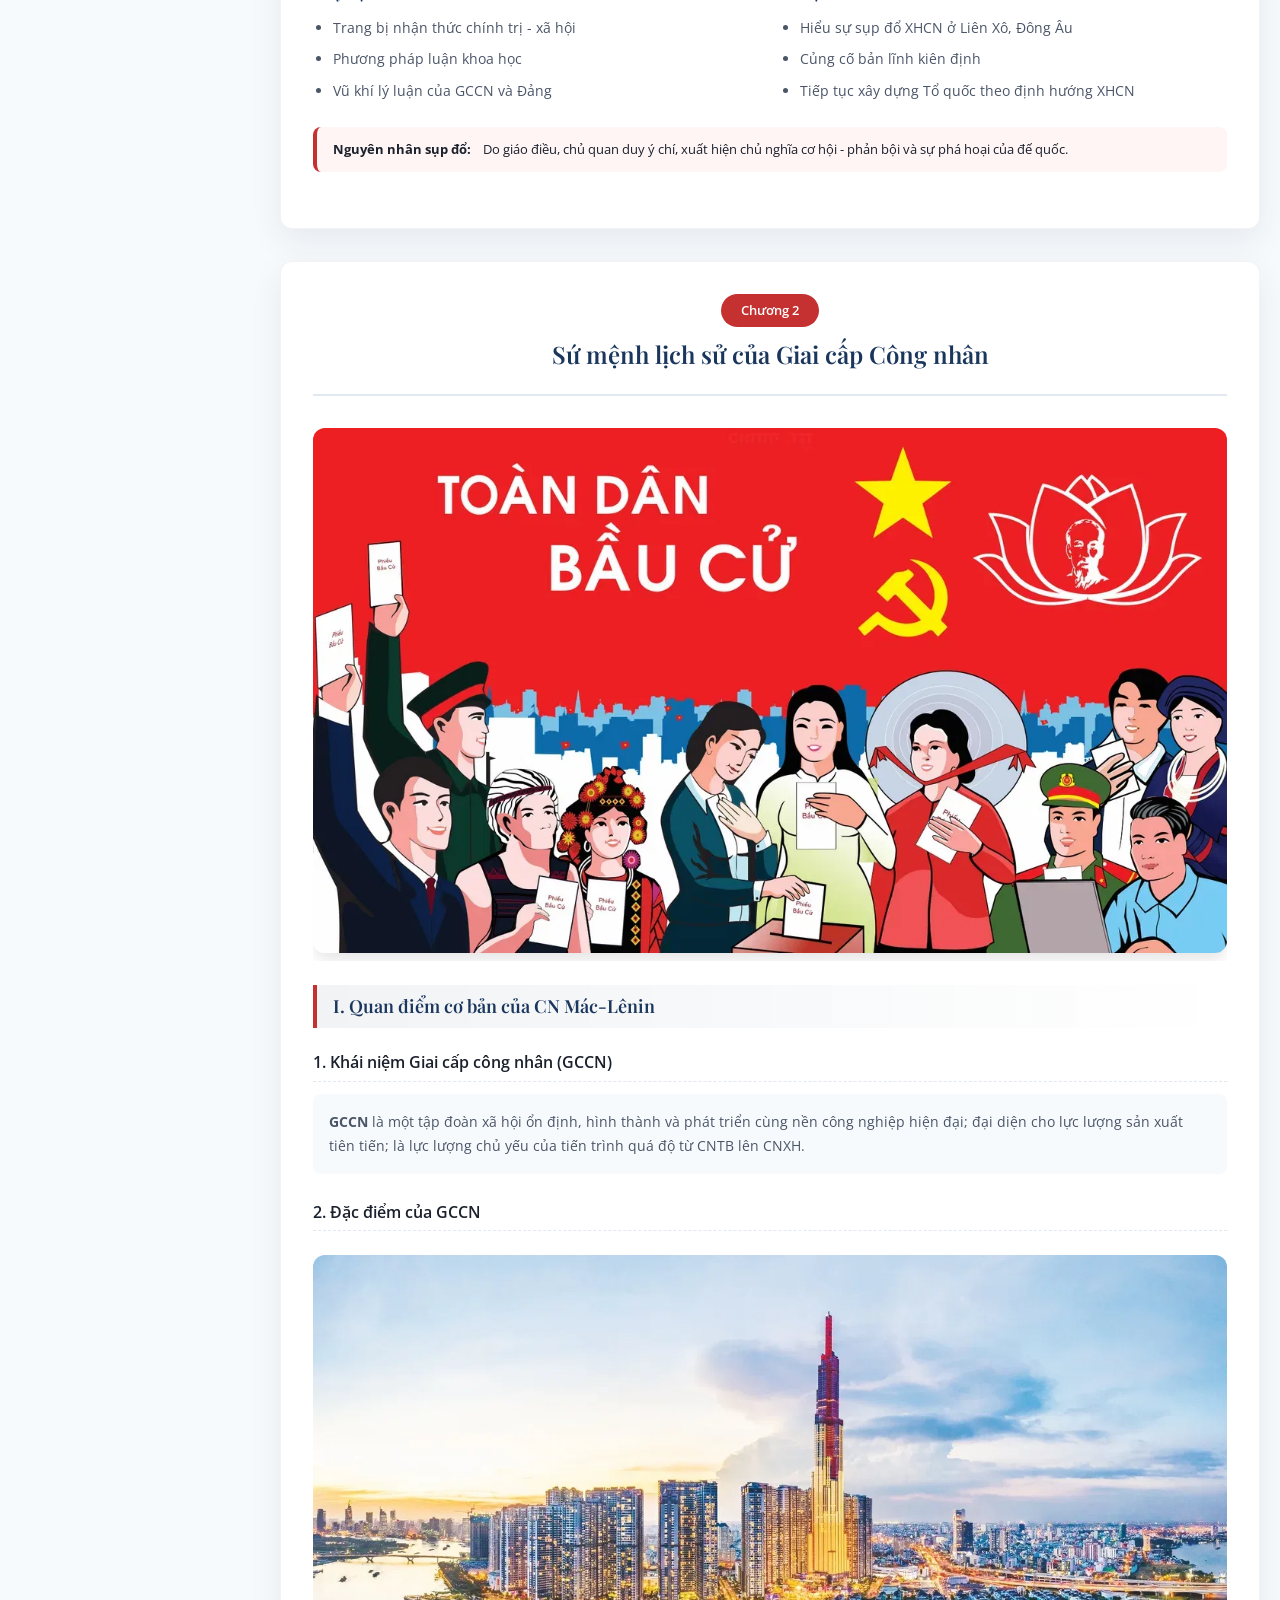
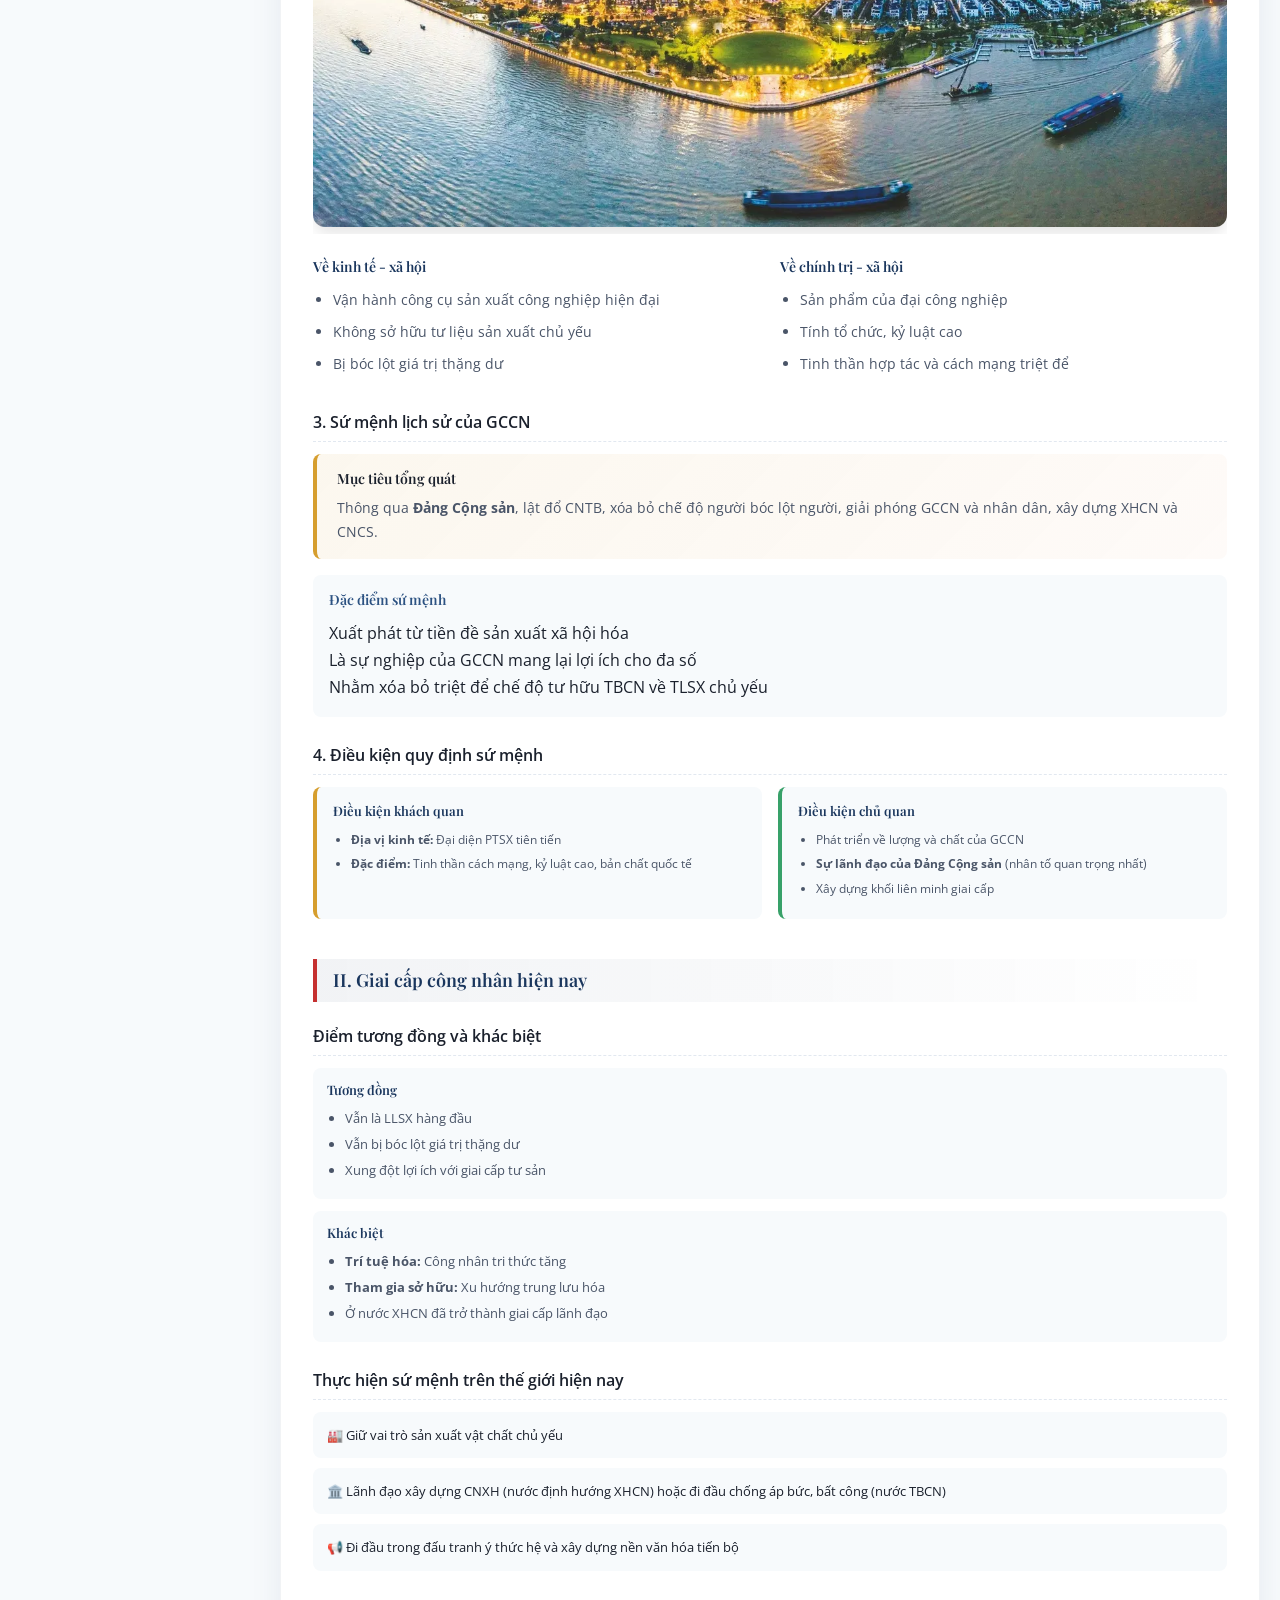
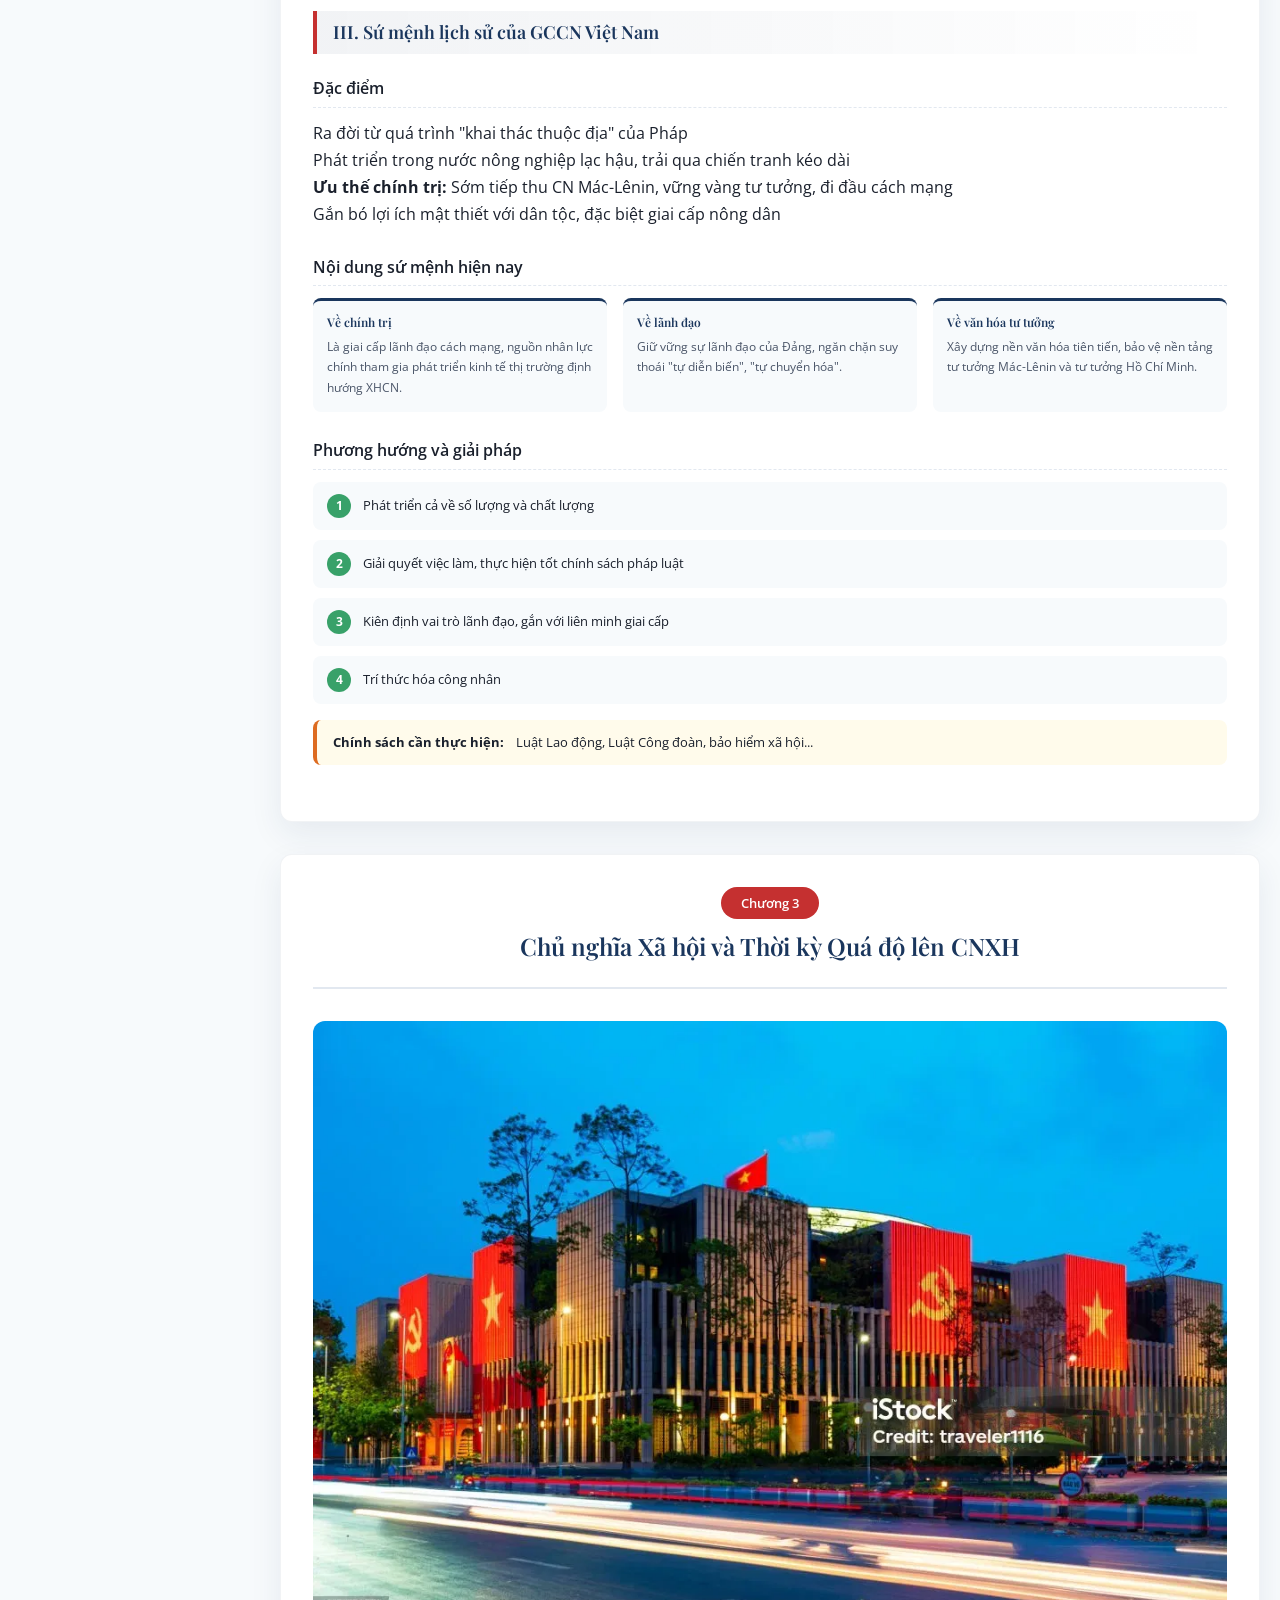
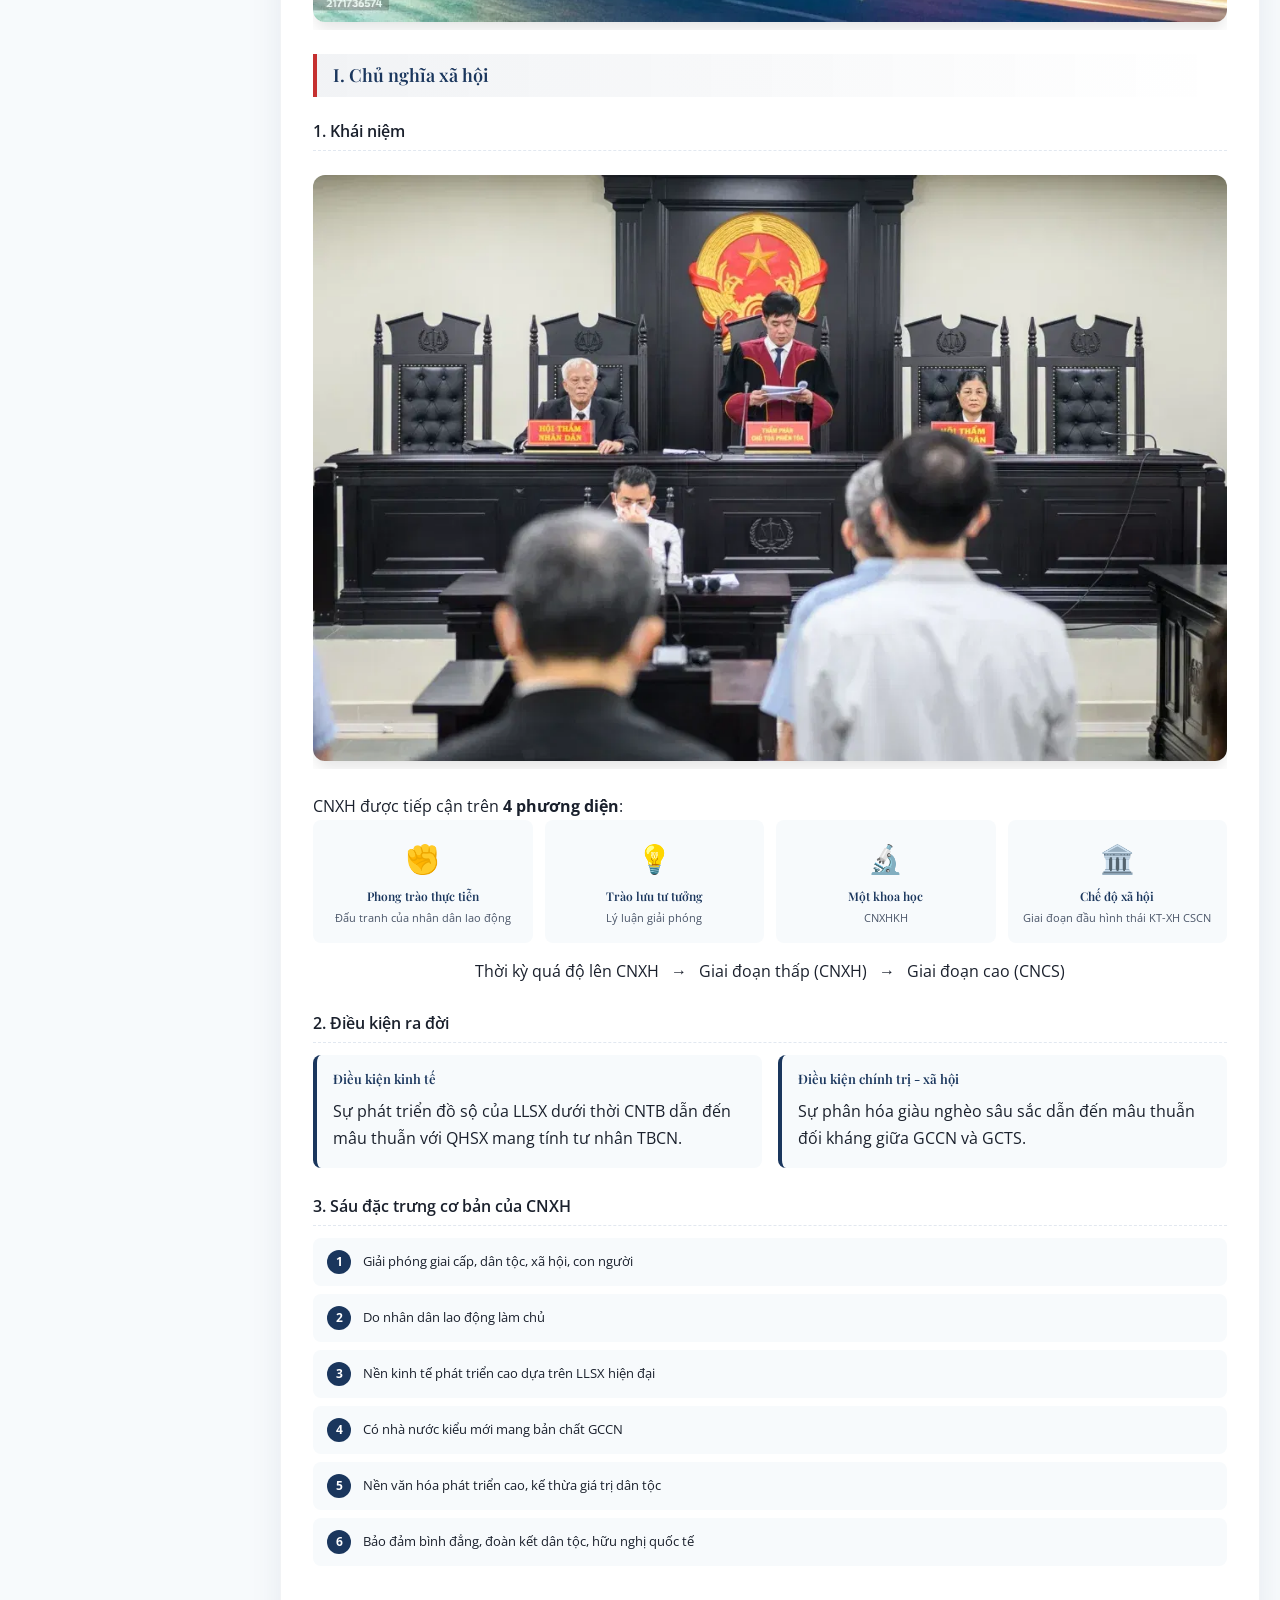
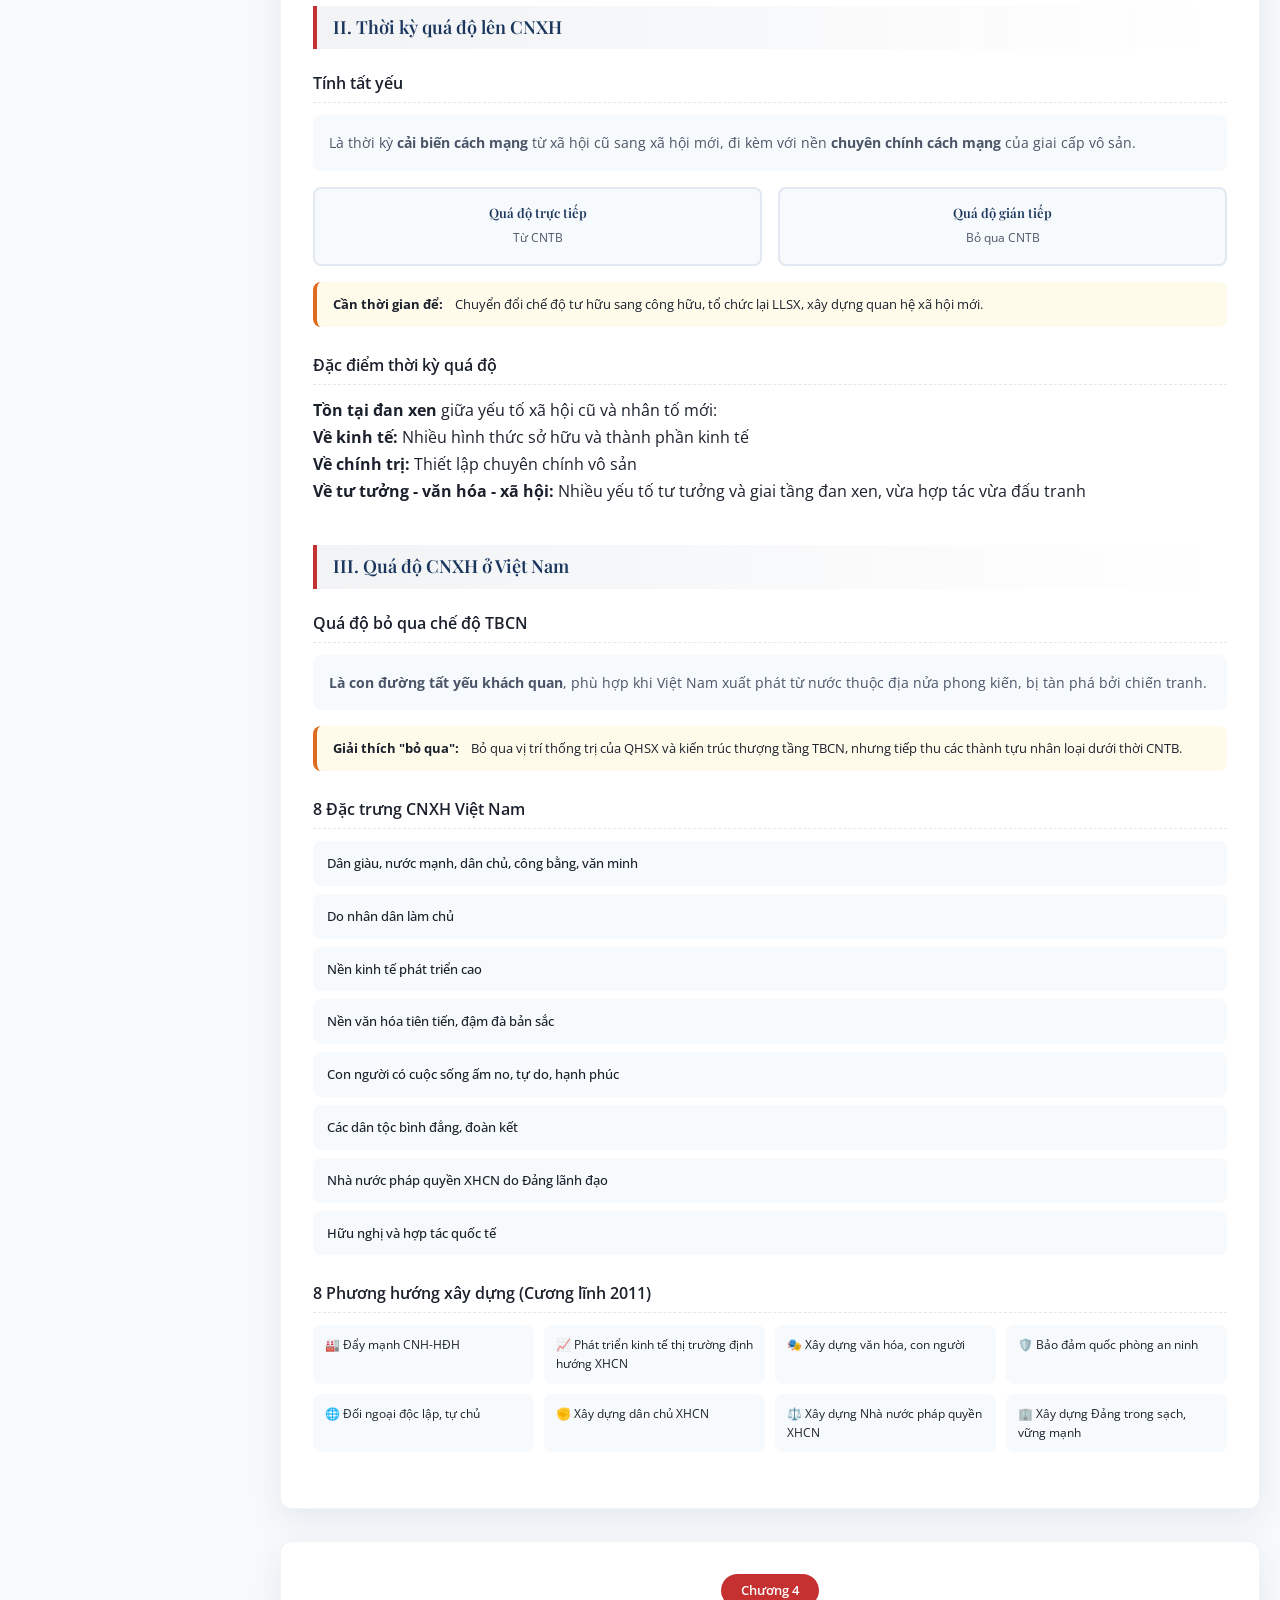
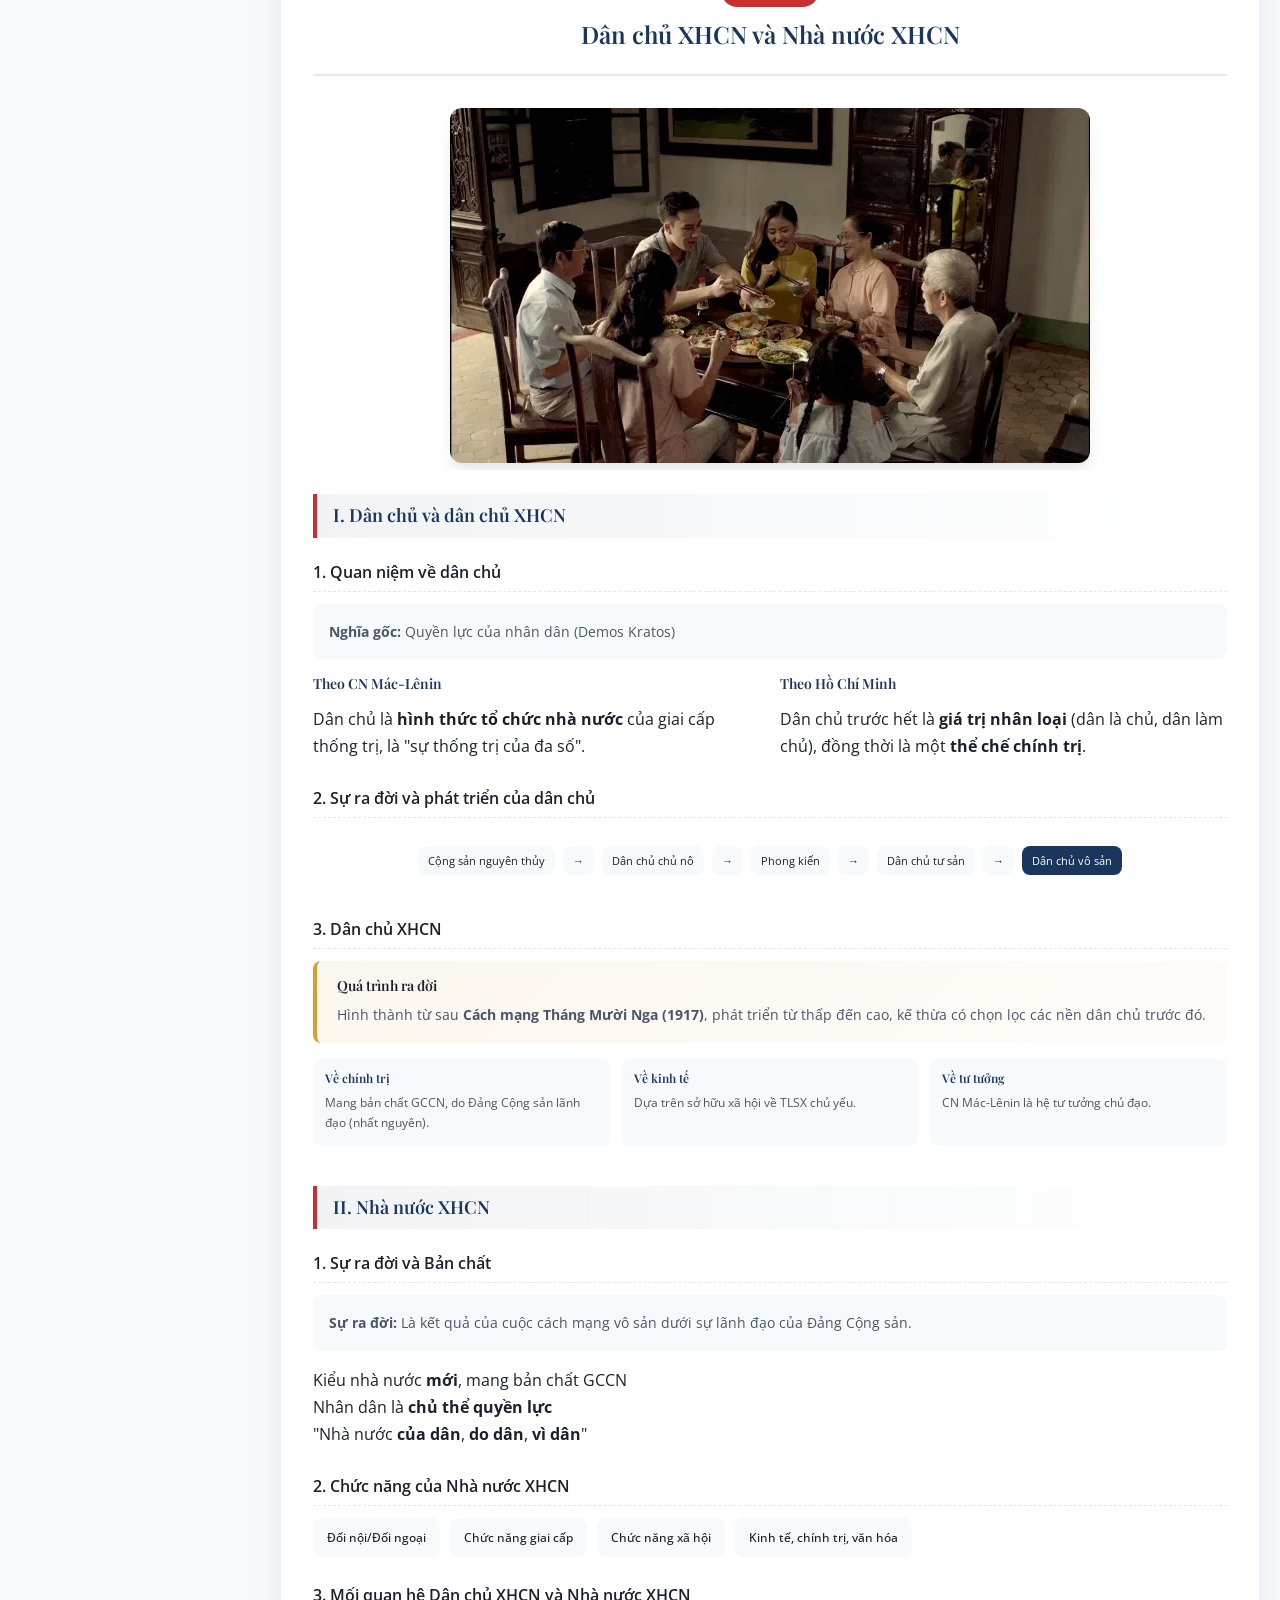
==== commit 2a41fd02: "Implement chapter navigation and enhance content layout for improved user experience" ====
--- a/content.html
+++ b/content.html
@@ -7,7 +7,7 @@
     <link href="https://fonts.googleapis.com/css2?family=Playfair+Display:wght@400;600;700&family=Open+Sans:wght@400;500;600;700&display=swap" rel="stylesheet">
     <link rel="stylesheet" href="styles.css">
 </head>
-<body>
+<body class="content-page">
     <!-- Sidebar -->
     <aside class="sidebar" id="sidebar">
         <div class="sidebar-header">
@@ -93,7 +93,7 @@
                 </div>
 
                 <!-- Chapter Navigation -->
-                <nav class="chapter-nav">
+                <nav class="chapter-nav" aria-label="Điều hướng các chương">
                     <a href="#chapter1" class="chapter-nav-item">Chương 1</a>
                     <a href="#chapter2" class="chapter-nav-item">Chương 2</a>
                     <a href="#chapter3" class="chapter-nav-item">Chương 3</a>
--- a/styles.css
+++ b/styles.css
@@ -1987,6 +1987,82 @@
     font-weight: 600;
 }
 
+/* ===== CONTENT PAGE LAYOUT ===== */
+.content-page .content-wrapper {
+    background: linear-gradient(180deg, #edf2f7 0, var(--bg-light) 240px);
+}
+
+.content-page .content-wrapper > .container {
+    max-width: 1180px;
+}
+
+.content-page .chapter-nav {
+    position: sticky;
+    top: 12px;
+    z-index: 20;
+    border: 1px solid rgba(26, 54, 93, 0.08);
+    box-shadow: 0 8px 24px rgba(26, 54, 93, 0.12);
+}
+
+.content-page .chapter-nav-item {
+    border: 1px solid transparent;
+    white-space: nowrap;
+}
+
+.content-page .chapter-nav-item:hover,
+.content-page .chapter-nav-item.current {
+    color: white;
+    background: var(--primary);
+    border-color: var(--primary);
+}
+
+.content-page .chapter-nav-item:focus-visible {
+    outline: 3px solid rgba(214, 158, 46, 0.55);
+    outline-offset: 2px;
+}
+
+.content-page .chapter-section {
+    scroll-margin-top: 100px;
+    border: 1px solid rgba(26, 54, 93, 0.06);
+    box-shadow: 0 12px 32px rgba(26, 54, 93, 0.08);
+}
+
+.content-page .chapter-header h2 {
+    text-wrap: balance;
+}
+
+.content-page .chapter-section p,
+.content-page .chapter-section li {
+    line-height: 1.7;
+    overflow-wrap: anywhere;
+}
+
+.content-page .part > h3 {
+    background: linear-gradient(90deg, rgba(26, 54, 93, 0.06), transparent);
+    padding: 10px 12px 10px 16px;
+    border-radius: 0 var(--radius) var(--radius) 0;
+}
+
+.content-page .topic {
+    padding-top: 4px;
+}
+
+.content-page .topic > h4 {
+    padding-bottom: 8px;
+    border-bottom: 1px dashed var(--border);
+}
+
+.content-page :is(.info-card, .col, .highlight-box, .definition, .timeline-item, .discovery, .manifesto, .timeline-block, .compare-row, .mission, .solution, .aspect, .form, .char, .principles, .condition) {
+    min-width: 0;
+}
+
+.content-page .compare-table {
+    display: block;
+    max-width: 100%;
+    overflow-x: auto;
+    -webkit-overflow-scrolling: touch;
+}
+
 /* ===== RESPONSIVE ===== */
 @media (max-width: 1024px) {
     .sidebar {
@@ -2065,6 +2141,10 @@
     .page-header {
         padding-top: 100px;
     }
+
+    .content-page .chapter-nav {
+        top: 72px;
+    }
 }
 
 @media (max-width: 768px) {
@@ -2088,21 +2168,111 @@
         grid-template-columns: 1fr;
     }
 
-    .chapter-nav {
-        gap: 6px;
-    }
-
-    .chapter-nav-item {
-        padding: 8px 12px;
+    .content-page .content-wrapper {
+        padding: 24px 0 32px;
+    }
+
+    .content-page .content-wrapper > .container {
+        padding-inline: 14px;
+    }
+
+    .content-page .chapter-nav {
+        justify-content: flex-start;
+        flex-wrap: nowrap;
+        gap: 8px;
+        margin: 0 -14px 24px;
+        padding: 12px 14px;
+        border-radius: 0;
+        overflow-x: auto;
+        overscroll-behavior-inline: contain;
+        scroll-snap-type: x proximity;
+        scrollbar-width: none;
+    }
+
+    .content-page .chapter-nav::-webkit-scrollbar {
+        display: none;
+    }
+
+    .content-page .chapter-nav-item {
+        flex: 0 0 auto;
+        padding: 9px 14px;
         font-size: 12px;
-    }
-
-    .chapter-section {
-        padding: 24px;
-    }
-
-    .two-columns {
-        grid-template-columns: 1fr;
+        scroll-snap-align: start;
+    }
+
+    .content-page .chapter-section {
+        padding: 22px 18px;
+        margin-bottom: 20px;
+        border-radius: 10px;
+        scroll-margin-top: 132px;
+    }
+
+    .content-page .chapter-header {
+        margin-bottom: 24px;
+        padding-bottom: 18px;
+    }
+
+    .content-page .chapter-header h2 {
+        font-size: clamp(20px, 6vw, 24px);
+    }
+
+    .content-page .part {
+        margin-bottom: 30px;
+    }
+
+    .content-page .part > h3 {
+        font-size: 16px;
+        line-height: 1.5;
+        margin-bottom: 18px;
+    }
+
+    .content-page .topic h4 {
+        font-size: 15px;
+        line-height: 1.55;
+    }
+
+    .content-page .chapter-section p,
+    .content-page .chapter-section li {
+        font-size: 14px;
+    }
+
+    .content-page :is(.info-cards, .two-columns, .discoveries, .mission-cards, .four-aspects, .two-forms, .directions, .essence-grid, .ac-grid, .classes-grid, .alliance-content, .position-cards, .functions-grid, .relationships, .bases-grid, .marriage-principles, .condition-cards) {
+        grid-template-columns: minmax(0, 1fr);
+    }
+
+    .content-page .timeline-item {
+        flex-direction: column;
+        gap: 8px;
+    }
+
+    .content-page .timeline-block {
+        padding: 16px;
+    }
+
+    .content-page .timeline-block .period,
+    .content-page .timeline-item .time {
+        align-self: flex-start;
+        min-width: 0;
+    }
+
+    .content-page .result-box,
+    .content-page .solution,
+    .content-page .char,
+    .content-page .guideline {
+        align-items: flex-start;
+    }
+
+    .content-page .relationship {
+        flex-direction: column;
+        gap: 10px;
+    }
+
+    .content-page .relationship > span {
+        transform: rotate(90deg);
+    }
+
+    .content-page .rel-box {
+        width: 100%;
     }
 }
 
@@ -2126,12 +2296,51 @@
     .coming-soon {
         padding: 32px 20px;
     }
+
+    .content-page .page-header h1 {
+        font-size: 26px;
+    }
+
+    .content-page .page-header p {
+        padding-inline: 16px;
+        font-size: 14px;
+    }
+
+    .content-page .chapter-section {
+        padding: 18px 14px;
+    }
+
+    .content-page .chapter-badge {
+        padding: 5px 14px;
+    }
+
+    .content-page :is(.info-card, .highlight-box, .definition, .manifesto, .timeline-block, .principles, .condition) {
+        padding: 14px;
+    }
+
+    .content-page .period-flow,
+    .content-page .methods,
+    .content-page .functions,
+    .content-page .policy-areas,
+    .content-page .origins,
+    .content-page .trends {
+        align-items: stretch;
+        flex-direction: column;
+    }
+
+    .content-page :is(.methods, .functions, .policy-areas, .origins, .trends) > span {
+        width: 100%;
+        min-width: 0;
+        text-align: left;
+    }
 }
 
 /* ===== SLIDE IMAGES ===== */
+.slide-image {
     margin: 24px auto;
     text-align: center;
     max-width: 100%;
+    overflow: hidden;
 }
 
 .slide-image img {
@@ -2153,6 +2362,25 @@
     max-height: 400px;
     object-fit: contain;
     background: var(--bg-light);
+}
+
+@media (max-width: 768px) {
+    .content-page .slide-image {
+        margin: 18px 0;
+    }
+
+    .content-page .slide-image img {
+        display: block;
+        width: 100%;
+        border-radius: var(--radius);
+        box-shadow: 0 6px 18px rgba(26, 54, 93, 0.12);
+    }
+
+    .content-page .image-caption {
+        padding-inline: 8px;
+        font-size: 12px;
+        line-height: 1.5;
+    }
 }
 
 /* ===== MULTIPLE CHOICE QUESTIONS ===== */
